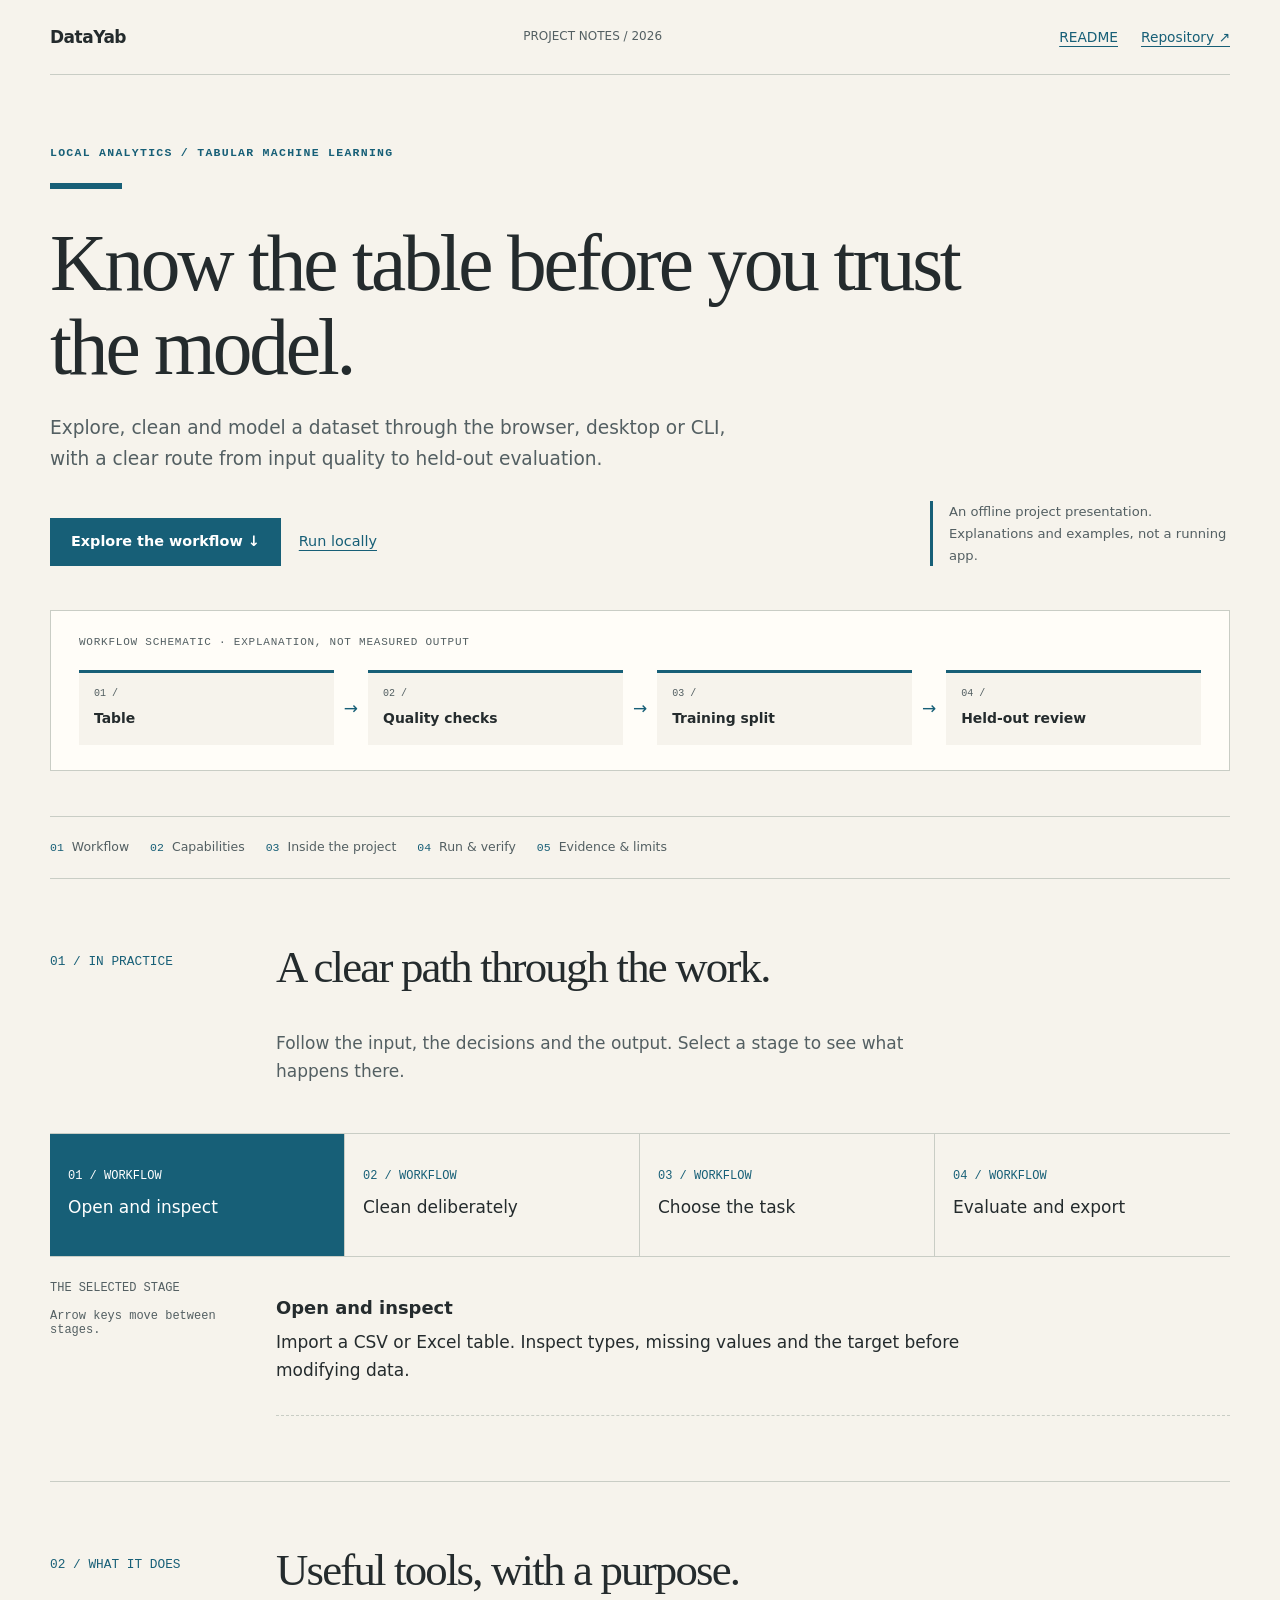
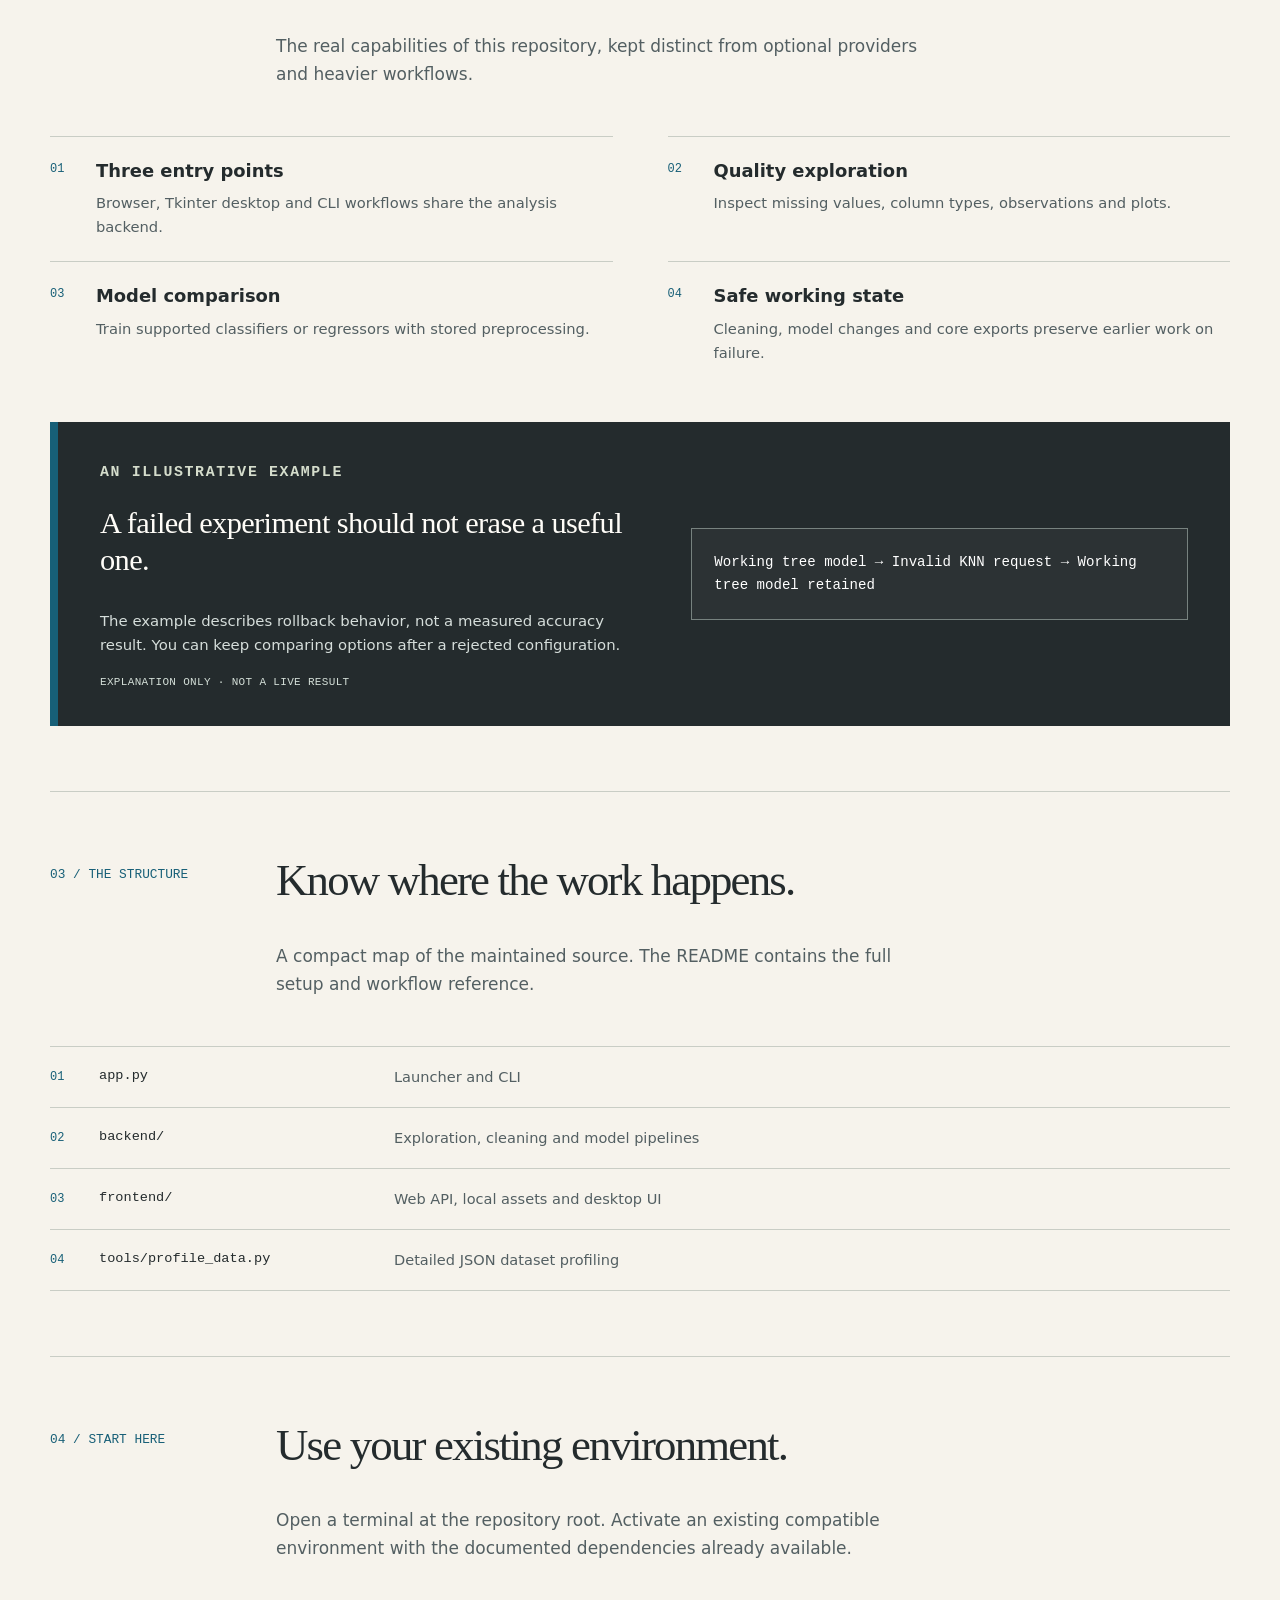
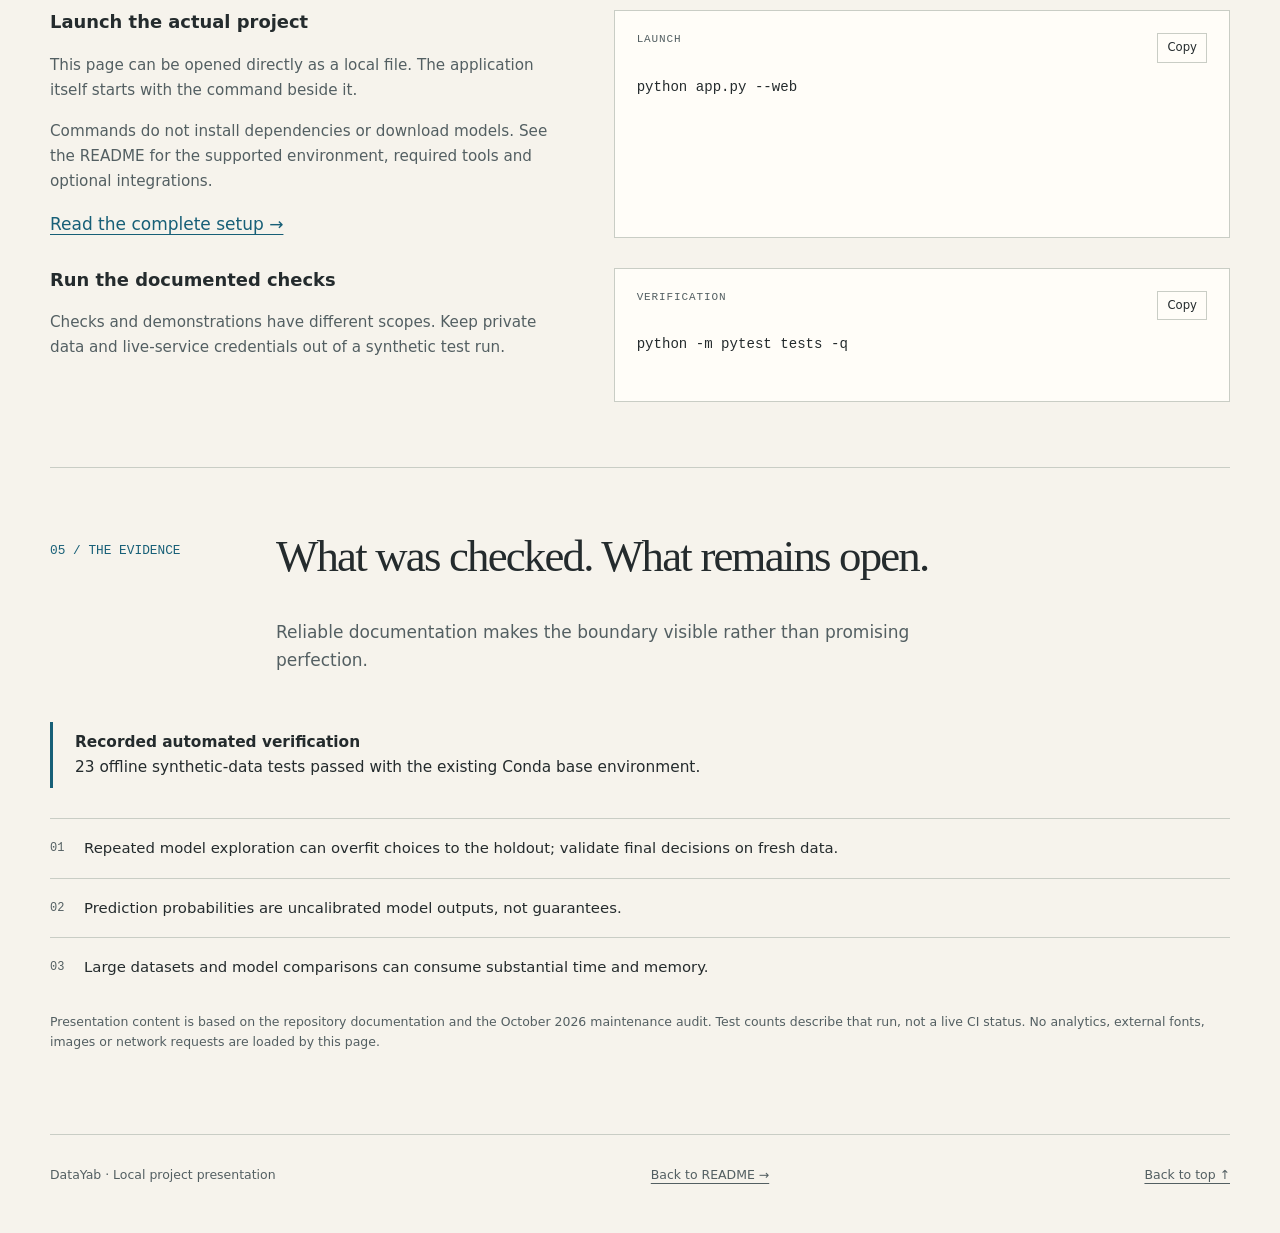
==== docs/overview.html @ c38bc64c "Document project workflows and verified capabilities Add an offline project presentation linked from" ====
<!doctype html>
<html lang="en"><head><meta charset="utf-8"><meta name="viewport" content="width=device-width, initial-scale=1"><title>DataYab — Project presentation</title><meta name="description" content="Explore, clean and model a dataset through the browser, desktop or CLI, with a clear route from input quality to held-out evaluation."><meta name="color-scheme" content="light"><style>
:root{--paper:#f6f3ec;--surface:#fffdf8;--ink:#242b2d;--muted:#535f62;--line:#c9cdc5;--accent:#236b64;--soft:#e8ece5;color-scheme:light}
*{box-sizing:border-box}html{scroll-behavior:smooth;scroll-padding-top:1rem}body{margin:0;background:var(--paper);color:var(--ink);font:17px/1.65 system-ui,-apple-system,"Segoe UI",sans-serif}a{color:var(--accent);text-underline-offset:4px}button{font:inherit;cursor:pointer}a,button{touch-action:manipulation}a:focus-visible,button:focus-visible,summary:focus-visible{outline:3px solid var(--accent);outline-offset:5px}h1,h2,h3,p{margin-top:0}h1,h2{font-family:Georgia,"Times New Roman",serif;font-weight:500;line-height:1.06;letter-spacing:-.04em}h1{font-size:clamp(3rem,6.2vw,6.3rem);max-width:900px;margin-bottom:1.5rem}h2{font-size:clamp(2rem,3.5vw,3.3rem);max-width:740px}h3{font-size:1.12rem;line-height:1.35}p{margin-bottom:1rem}code,pre,.eyebrow,.number,.chapter{font-family:Consolas,"Liberation Mono",monospace}pre{white-space:pre-wrap;overflow-wrap:anywhere;margin:0;font-size:.88rem;line-height:1.65}button,a{ -webkit-tap-highlight-color:transparent}.skip{position:absolute;left:1rem;top:-100px;background:var(--ink);color:#fff;padding:12px;z-index:5}.skip:focus{top:1rem}.wrap{width:min(1180px,calc(100% - 64px));margin:auto}.top{display:flex;justify-content:space-between;gap:20px;align-items:center;border-bottom:1px solid var(--line);padding:23px 0}.brand{font-weight:750;letter-spacing:-.03em;text-decoration:none;color:var(--ink)}.toplinks{display:flex;gap:23px;font-size:.86rem}.edition{font-size:.75rem;color:var(--muted)}.hero{padding:68px 0 45px;border-bottom:1px solid var(--line)}.eyebrow{font-size:.72rem;letter-spacing:.11em;text-transform:uppercase;color:var(--accent);font-weight:700;margin-bottom:1.3rem}.lead{max-width:720px;font-size:1.16rem;color:var(--muted)}.herofoot{display:flex;align-items:center;gap:18px;flex-wrap:wrap;margin-top:27px}.primary{display:inline-block;padding:11px 20px;background:var(--accent);color:#fff;text-decoration:none;font-weight:650;font-size:.9rem;border:1px solid var(--accent)}.secondary{font-size:.9rem}.heroaside{border-left:3px solid var(--accent);padding-left:16px;font-size:.82rem;color:var(--muted);max-width:300px;margin-left:auto}.toc{display:flex;gap:0;flex-wrap:wrap;padding:0;margin:0;border-bottom:1px solid var(--line);list-style:none}.toc a{display:block;padding:20px 21px 20px 0;text-decoration:none;color:var(--muted);font-size:.78rem}.toc a:hover{text-decoration:underline;color:var(--accent)}.chapter{margin-right:8px;color:var(--accent);font-size:.72rem}.section{padding:65px 0;border-bottom:1px solid var(--line);scroll-margin-top:25px}.sectionhead{display:grid;grid-template-columns:190px 1fr;gap:36px;margin-bottom:32px}.number{font-size:.8rem;color:var(--accent);padding-top:7px}.sectionhead p{color:var(--muted);max-width:650px}.workflow{display:grid;grid-template-columns:repeat(4,1fr);border-top:1px solid var(--line);border-bottom:1px solid var(--line)}.flowbutton{background:none;text-align:left;border:0;border-right:1px solid var(--line);padding:23px 18px;color:var(--ink);min-height:122px}.flowbutton:last-child{border-right:0}.flowbutton small{display:block;font:12px Consolas,monospace;color:var(--accent);margin-bottom:10px}.flowbutton:hover{background:var(--soft)}.flowbutton[aria-pressed=true]{background:var(--accent);color:white}.flowbutton[aria-pressed=true] small{color:white}.flowdetail{margin-top:24px;display:grid;grid-template-columns:190px 1fr;gap:36px}.flowlabel{font:12px Consolas,monospace;color:var(--muted)}.flowdetail p{max-width:760px}.flowarticle{padding:15px 0;border-bottom:1px dashed var(--line)}.flowarticle h3{margin-bottom:8px}.js .flowarticle[hidden]{display:none}.withoutjs{display:none}noscript .withoutjs{display:block}.featurelist{display:grid;grid-template-columns:1fr 1fr;gap:0 55px}.feature{padding:22px 0;border-top:1px solid var(--line);display:grid;grid-template-columns:34px 1fr;gap:12px}.feature .marker{font:12px Consolas,monospace;color:var(--accent);padding-top:3px}.feature p{font-size:.92rem;color:var(--muted);margin-bottom:0}.feature h3{margin-bottom:8px}.exhibit{background:var(--ink);color:#fffdf8;padding:38px 42px;display:grid;grid-template-columns:1.1fr 1fr;gap:45px;position:relative}.exhibit .eyebrow{color:#d5ddcc}.exhibit h3{font-family:Georgia,serif;font-size:1.9rem;font-weight:400;line-height:1.2;letter-spacing:-.02em}.exhibit p{color:#d6dedb;font-size:.93rem}.exhibit pre{padding:22px;border:1px solid #77827f;background:#ffffff09;align-self:center;color:#fff;min-width:0}.examplelabel{font:11px Consolas,monospace;display:block;color:#d4dfd8;margin-top:18px;letter-spacing:.03em}.arch{border-top:1px solid var(--line)}.archrow{display:grid;grid-template-columns:34px 280px 1fr;gap:15px;padding:18px 0;border-bottom:1px solid var(--line)}.archrow .dot{color:var(--accent);font:12px Consolas,monospace;padding-top:5px}.archrow code{font-size:.85rem;overflow-wrap:anywhere}.archrow span:last-child{font-size:.91rem;color:var(--muted)}.setup{display:grid;grid-template-columns:1fr 1.2fr;gap:50px}.setup p{font-size:.95rem;color:var(--muted)}.command{background:var(--surface);border:1px solid var(--line);padding:22px;position:relative}.commandbar{display:flex;justify-content:space-between;gap:15px;margin-bottom:13px}.commandbar small{font:11px Consolas,monospace;letter-spacing:.08em;color:var(--muted);text-transform:uppercase}.copy{background:transparent;border:1px solid var(--line);font-size:.73rem;padding:4px 9px;color:var(--ink);display:none}.js .copy{display:block}.copy:hover{border-color:var(--accent)}.validation{border-left:3px solid var(--accent);padding:8px 0 8px 22px;max-width:850px;margin-bottom:30px}.validation p{margin:0;font-size:.96rem}.limits{list-style:none;padding:0;margin:0;counter-reset:limit}.limits li{counter-increment:limit;display:grid;grid-template-columns:34px 1fr;border-top:1px solid var(--line);padding:17px 0;font-size:.93rem}.limits li:before{content:counter(limit,decimal-leading-zero);font:12px Consolas,monospace;color:var(--muted);padding-top:5px}.footer{padding:30px 0 45px;display:flex;gap:20px;justify-content:space-between;color:var(--muted);font-size:.78rem}.footer a{color:var(--muted)}.note{font-size:.78rem;color:var(--muted);margin-top:15px}.live{display:block;min-height:1.2em;font-size:.75rem;color:var(--muted);margin-top:8px}.decor{height:6px;width:72px;background:var(--accent);margin-bottom:32px}.layout-course .hero h1{max-width:870px}.layout-creative .hero{padding-bottom:58px}.layout-creative .exhibit{grid-template-columns:1fr 1.2fr}.layout-analytic .hero h1{max-width:1000px}.layout-analytic .exhibit{border-left:8px solid var(--accent)}
@media(max-width:760px){.wrap{width:calc(100% - 36px)}.top{align-items:flex-start;flex-wrap:wrap}.toplinks{gap:14px;font-size:.75rem}.edition{display:none}.hero{padding:43px 0 32px}h1{font-size:clamp(2.75rem,10vw,4rem)}.lead{font-size:1rem}.heroaside{margin-left:0;max-width:none;flex-basis:100%}.section{padding:42px 0}.sectionhead{grid-template-columns:1fr;gap:13px;margin-bottom:23px}.sectionhead h2{margin-bottom:12px}.workflow{grid-template-columns:1fr 1fr}.flowbutton{min-height:100px;border-bottom:1px solid var(--line)}.flowbutton:nth-child(2){border-right:0}.flowbutton:nth-child(n+3){border-bottom:0}.flowdetail{grid-template-columns:1fr;gap:10px}.featurelist{grid-template-columns:1fr}.exhibit,.layout-creative .exhibit{grid-template-columns:1fr;padding:27px 23px;gap:10px}.exhibit pre{margin-top:10px}.archrow{grid-template-columns:25px 1fr;gap:10px}.archrow span:last-child{grid-column:2}.setup{grid-template-columns:1fr;gap:20px}.footer{flex-direction:column;gap:8px}.toc a{padding:15px 18px 15px 0;font-size:.73rem}.flowbutton{font-size:.9rem}.command{padding:17px}body{font-size:16px}}
@media(prefers-reduced-motion:reduce){html{scroll-behavior:auto}*{animation:none!important;transition:none!important}}
@media print{body{background:white;color:#111;font-size:10pt}.wrap{width:100%}.toplinks,.toc,.herofoot .primary,.copy,.flowbutton{display:none!important}.hero{padding:20px 0}h1{font-size:38pt}h2{font-size:24pt}.section{padding:22px 0;break-inside:avoid}.flowarticle[hidden]{display:block!important}.flowdetail{display:block}.flowlabel{display:none}.workflow{display:none}.exhibit{background:white;color:#111;border:1px solid #888}.exhibit p,.exhibit .eyebrow,.exhibit pre,.examplelabel{color:#222}.exhibit pre{border-color:#aaa}.featurelist{gap:20px}.footer{padding:15px 0}.sectionhead{grid-template-columns:100px 1fr;gap:20px}a{color:#111}.live{display:none}}

.schematic{margin:28px 0 0;background:var(--surface);border:1px solid var(--line);padding:25px 28px}.schematic figcaption{font:11px Consolas,monospace;letter-spacing:.07em;text-transform:uppercase;color:var(--muted);margin-bottom:22px}.schematic svg{display:block;width:100%;height:auto;max-height:160px;color:var(--accent)}.diagramline{display:flex;align-items:stretch;gap:10px;flex-wrap:wrap}.diagramnode{flex:1;min-width:130px;border-top:3px solid var(--accent);background:var(--paper);padding:15px;font-size:.87rem;font-weight:650}.diagramnode small{display:block;font:10px Consolas,monospace;color:var(--muted);margin-bottom:8px}.diagramarrow{align-self:center;color:var(--accent)}.pixelmatrix{display:grid;grid-template-columns:repeat(8,1fr);gap:4px;width:170px;aspect-ratio:1}.pixelmatrix i{background:var(--accent)}.compressionvisual{display:flex;align-items:center;gap:30px;flex-wrap:wrap}.compressionvisual p{max-width:360px;margin:0;font:13px/1.7 Consolas,monospace;color:var(--muted)}.branchdiagram{display:grid;grid-template-columns:1fr 1fr;gap:13px}.branchroot{grid-column:1/-1;text-align:center;border-bottom:1px solid var(--line);padding-bottom:15px}.branchpath{border-left:3px solid var(--accent);padding:10px 15px;background:var(--paper);font-size:.87rem}.branchpath strong{display:block}.documentdiagram{display:flex;gap:15px;align-items:center;flex-wrap:wrap}.documentpaper{padding:15px 20px;border:1px solid var(--line);flex:1;min-width:150px}.documentpaper b{display:block;font-size:.83rem;margin-bottom:10px}.documentpaper .rule{display:block;height:4px;background:var(--line);margin:7px 0;max-width:85%}.documentpaper .term{display:inline-block;color:var(--accent);font:12px Consolas,monospace;background:var(--soft);padding:4px;margin:2px}.ledgerdiagram{width:100%;border-collapse:collapse;font-size:.85rem}.ledgerdiagram td,.ledgerdiagram th{text-align:left;padding:11px;border-bottom:1px solid var(--line)}.ledgerdiagram th{font:10px Consolas,monospace;text-transform:uppercase;color:var(--muted)}@media(max-width:760px){.schematic{padding:20px}.diagramarrow{display:none}.diagramnode{min-width:120px}.ledgerdiagram td,.ledgerdiagram th{padding:9px 5px}.pixelmatrix{width:130px}}@media print{.schematic{break-inside:avoid}}
</style></head>
<body class="layout-analytic" style="--accent:#175f77"><a class="skip" href="#main">Skip to project presentation</a><div class="wrap">
<header class="top"><a class="brand" href="#main">DataYab</a><span class="edition">PROJECT NOTES / 2026</span><nav class="toplinks" aria-label="Project resources"><a href="../README.md">README</a><a href="https://github.com/mkamalpour/DataYab">Repository ↗</a></nav></header>
<main id="main"><section class="hero" aria-labelledby="title"><p class="eyebrow">Local analytics / tabular machine learning</p><div class="decor" aria-hidden="true"></div><h1 id="title">Know the table before you trust the model.</h1><p class="lead">Explore, clean and model a dataset through the browser, desktop or CLI, with a clear route from input quality to held-out evaluation.</p><div class="herofoot"><a class="primary" href="#workflow">Explore the workflow ↓</a><a class="secondary" href="#run">Run locally</a><p class="heroaside">An offline project presentation.<br>Explanations and examples, not a running app.</p></div><figure class="schematic"><figcaption>Workflow schematic · explanation, not measured output</figcaption><div class="diagramline"><div class="diagramnode"><small>01 /</small>Table</div><span class="diagramarrow" aria-hidden="true">→</span><div class="diagramnode"><small>02 /</small>Quality checks</div><span class="diagramarrow" aria-hidden="true">→</span><div class="diagramnode"><small>03 /</small>Training split</div><span class="diagramarrow" aria-hidden="true">→</span><div class="diagramnode"><small>04 /</small>Held-out review</div></div></figure></section>
<nav aria-label="Presentation chapters"><ol class="toc"><li><a href="#workflow"><span class="chapter">01</span>Workflow</a></li><li><a href="#capabilities"><span class="chapter">02</span>Capabilities</a></li><li><a href="#inside"><span class="chapter">03</span>Inside the project</a></li><li><a href="#run"><span class="chapter">04</span>Run & verify</a></li><li><a href="#boundaries"><span class="chapter">05</span>Evidence & limits</a></li></ol></nav>
<section class="section" id="workflow" aria-labelledby="workflow-title"><div class="sectionhead"><span class="number">01 / IN PRACTICE</span><div><h2 id="workflow-title">A clear path through the work.</h2><p>Follow the input, the decisions and the output. Select a stage to see what happens there.</p></div></div><div class="workflow" role="group" aria-label="Workflow stages"><button type="button" class="flowbutton" aria-pressed="false" aria-controls="step-0" id="control-0"><small>01 / WORKFLOW</small>Open and inspect</button><button type="button" class="flowbutton" aria-pressed="false" aria-controls="step-1" id="control-1"><small>02 / WORKFLOW</small>Clean deliberately</button><button type="button" class="flowbutton" aria-pressed="false" aria-controls="step-2" id="control-2"><small>03 / WORKFLOW</small>Choose the task</button><button type="button" class="flowbutton" aria-pressed="false" aria-controls="step-3" id="control-3"><small>04 / WORKFLOW</small>Evaluate and export</button></div><div class="flowdetail"><span class="flowlabel">THE SELECTED STAGE<br><br>Arrow keys move between stages.</span><div><article class="flowarticle" id="step-0" aria-labelledby="control-0"><h3>Open and inspect</h3><p>Import a CSV or Excel table. Inspect types, missing values and the target before modifying data.</p></article><article class="flowarticle" id="step-1" aria-labelledby="control-1"><h3>Clean deliberately</h3><p>Apply supported cleaning operations and keep an untouched source copy. A failed edit restores the previous dataset and cleaning metadata.</p></article><article class="flowarticle" id="step-2" aria-labelledby="control-2"><h3>Choose the task</h3><p>Set the target and classification or regression task. Preprocessing is fitted on training data; comparisons and holdout results have distinct roles.</p></article><article class="flowarticle" id="step-3" aria-labelledby="control-3"><h3>Evaluate and export</h3><p>Review scores, inspect predictions and export separately. Failed model selection preserves the previous working model and predictions.</p></article></div></div></section>
<section class="section" id="capabilities" aria-labelledby="cap-title"><div class="sectionhead"><span class="number">02 / WHAT IT DOES</span><div><h2 id="cap-title">Useful tools, with a purpose.</h2><p>The real capabilities of this repository, kept distinct from optional providers and heavier workflows.</p></div></div><div class="featurelist"><article class="feature"><span class="marker">01</span><div><h3>Three entry points</h3><p>Browser, Tkinter desktop and CLI workflows share the analysis backend.</p></div></article><article class="feature"><span class="marker">02</span><div><h3>Quality exploration</h3><p>Inspect missing values, column types, observations and plots.</p></div></article><article class="feature"><span class="marker">03</span><div><h3>Model comparison</h3><p>Train supported classifiers or regressors with stored preprocessing.</p></div></article><article class="feature"><span class="marker">04</span><div><h3>Safe working state</h3><p>Cleaning, model changes and core exports preserve earlier work on failure.</p></div></article></div><figure class="exhibit" style="margin:35px 0 0"><figcaption><p class="eyebrow">AN ILLUSTRATIVE EXAMPLE</p><h3>A failed experiment should not erase a useful one.</h3><p>The example describes rollback behavior, not a measured accuracy result. You can keep comparing options after a rejected configuration.</p><span class="examplelabel">EXPLANATION ONLY · NOT A LIVE RESULT</span></figcaption><pre><code>Working tree model → Invalid KNN request → Working tree model retained</code></pre></figure></section>
<section class="section" id="inside" aria-labelledby="inside-title"><div class="sectionhead"><span class="number">03 / THE STRUCTURE</span><div><h2 id="inside-title">Know where the work happens.</h2><p>A compact map of the maintained source. The README contains the full setup and workflow reference.</p></div></div><div class="arch"><div class="archrow"><span class="dot">01</span><code>app.py</code><span>Launcher and CLI</span></div><div class="archrow"><span class="dot">02</span><code>backend/</code><span>Exploration, cleaning and model pipelines</span></div><div class="archrow"><span class="dot">03</span><code>frontend/</code><span>Web API, local assets and desktop UI</span></div><div class="archrow"><span class="dot">04</span><code>tools/profile_data.py</code><span>Detailed JSON dataset profiling</span></div></div></section>
<section class="section" id="run" aria-labelledby="run-title"><div class="sectionhead"><span class="number">04 / START HERE</span><div><h2 id="run-title">Use your existing environment.</h2><p>Open a terminal at the repository root. Activate an existing compatible environment with the documented dependencies already available.</p></div></div><div class="setup"><div><h3>Launch the actual project</h3><p>This page can be opened directly as a local file. The application itself starts with the command beside it.</p><p>Commands do not install dependencies or download models. See the README for the supported environment, required tools and optional integrations.</p><a href="../README.md">Read the complete setup →</a></div><div class="command"><div class="commandbar"><small>Launch</small><button class="copy" type="button" aria-label="Copy Launch command">Copy</button></div><pre><code>python app.py --web</code></pre><span class="live" role="status" aria-live="polite"></span></div></div><div class="setup" style="margin-top:30px"><div><h3>Run the documented checks</h3><p>Checks and demonstrations have different scopes. Keep private data and live-service credentials out of a synthetic test run.</p></div><div class="command"><div class="commandbar"><small>Verification</small><button class="copy" type="button" aria-label="Copy Verification command">Copy</button></div><pre><code>python -m pytest tests -q</code></pre><span class="live" role="status" aria-live="polite"></span></div></div></section>
<section class="section" id="boundaries" aria-labelledby="bounds-title"><div class="sectionhead"><span class="number">05 / THE EVIDENCE</span><div><h2 id="bounds-title">What was checked. What remains open.</h2><p>Reliable documentation makes the boundary visible rather than promising perfection.</p></div></div><div class="validation"><p><strong>Recorded automated verification</strong><br>23 offline synthetic-data tests passed with the existing Conda base environment.</p></div><ul class="limits"><li><span>Repeated model exploration can overfit choices to the holdout; validate final decisions on fresh data.</span></li><li><span>Prediction probabilities are uncalibrated model outputs, not guarantees.</span></li><li><span>Large datasets and model comparisons can consume substantial time and memory.</span></li></ul><p class="note">Presentation content is based on the repository documentation and the October 2026 maintenance audit. Test counts describe that run, not a live CI status. No analytics, external fonts, images or network requests are loaded by this page.</p></section></main>
<footer class="footer"><span>DataYab · Local project presentation</span><a href="../README.md">Back to README →</a><a href="#main">Back to top ↑</a></footer></div><script>
(()=>{'use strict';document.documentElement.classList.add('js');
const controls=[...document.querySelectorAll('.flowbutton')], articles=[...document.querySelectorAll('.flowarticle')];
function select(i, focus=false){controls.forEach((b,n)=>b.setAttribute('aria-pressed',String(n===i)));articles.forEach((a,n)=>a.hidden=n!==i);if(focus)controls[i].focus();}
controls.forEach((button,i)=>{button.addEventListener('click',()=>select(i));button.addEventListener('keydown',event=>{let next;if(event.key==='ArrowRight')next=(i+1)%controls.length;if(event.key==='ArrowLeft')next=(i+controls.length-1)%controls.length;if(event.key==='Home')next=0;if(event.key==='End')next=controls.length-1;if(next!==undefined){event.preventDefault();select(next,true);}});});select(0);
document.querySelectorAll('.copy').forEach(button=>button.addEventListener('click',async()=>{const region=button.closest('.command'),status=region.querySelector('.live'),text=region.querySelector('pre').textContent;try{if(!navigator.clipboard)throw new Error('clipboard unavailable');await navigator.clipboard.writeText(text);status.textContent='Command copied.';}catch(_){const selection=window.getSelection(),range=document.createRange();range.selectNodeContents(region.querySelector('pre'));selection.removeAllRanges();selection.addRange(range);status.textContent='Command selected. Press Ctrl+C or use your browser’s Copy action.';}}));
})();
</script></body></html>
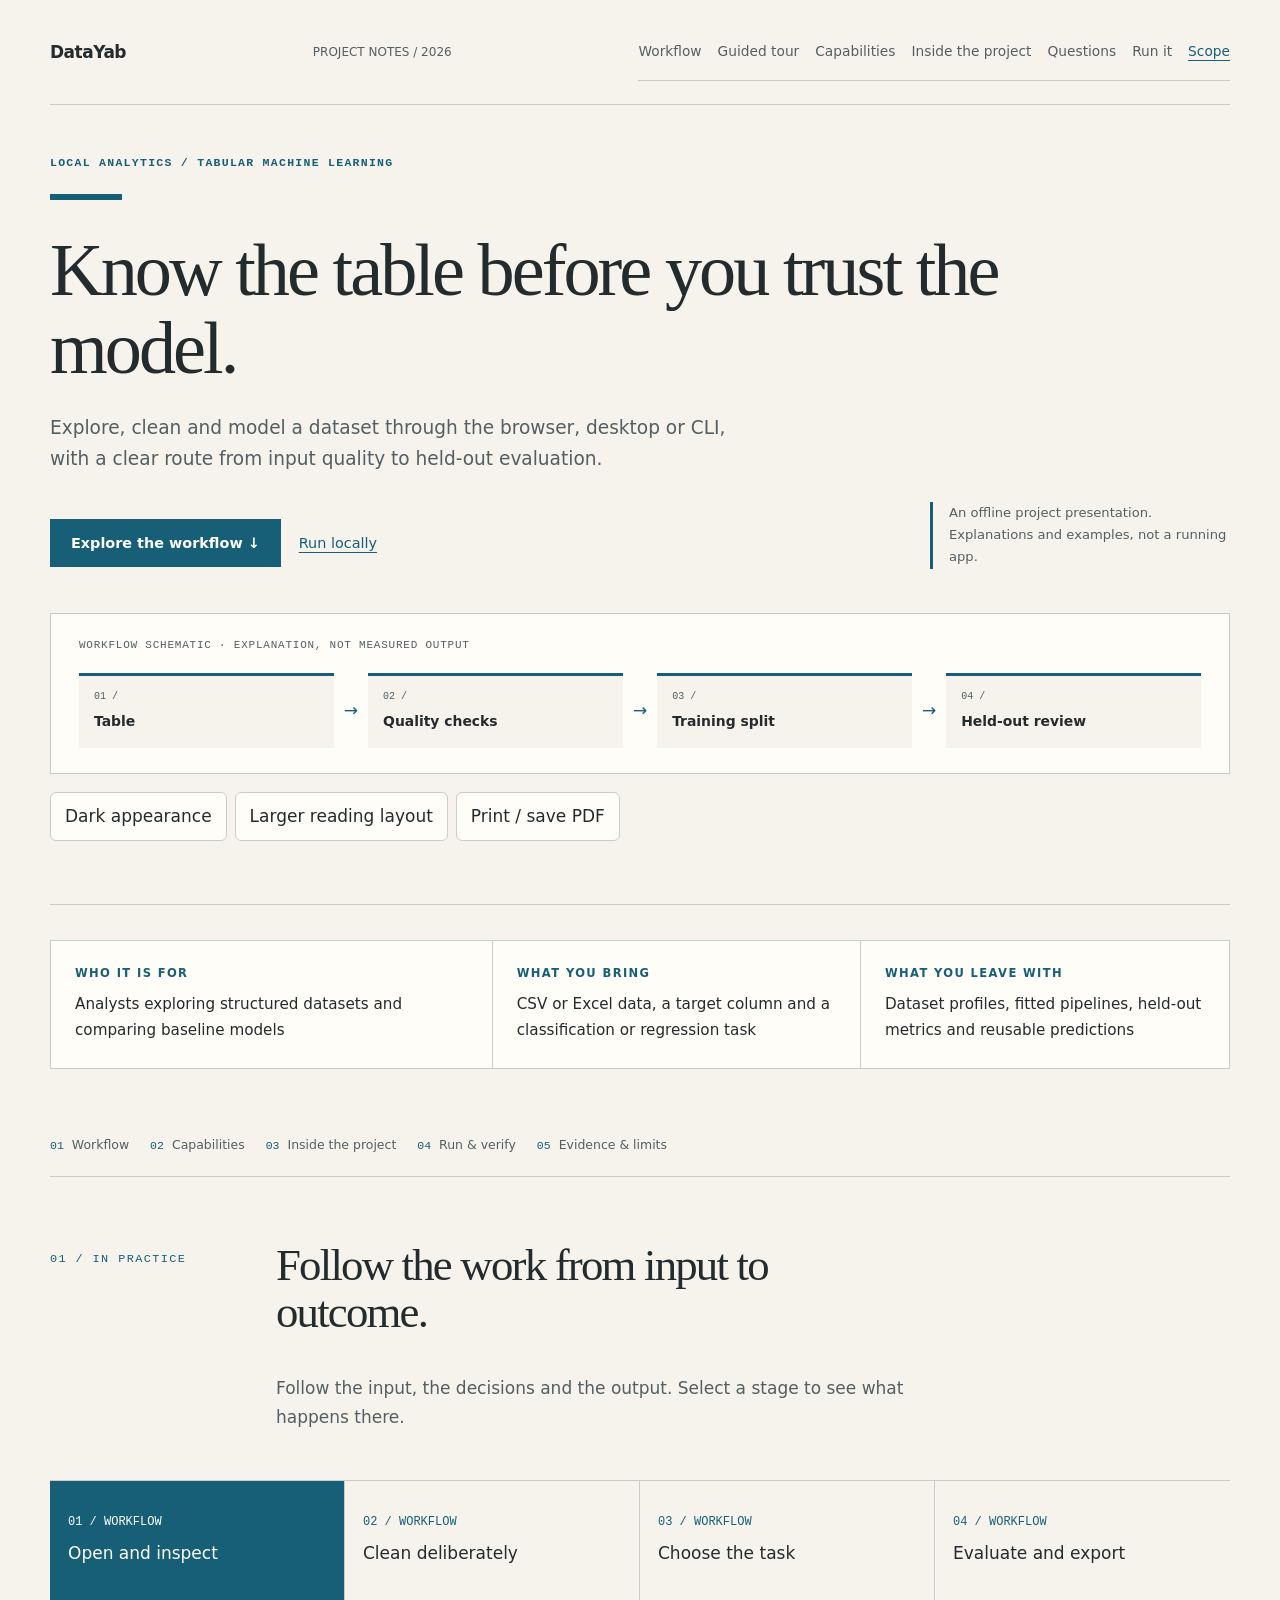
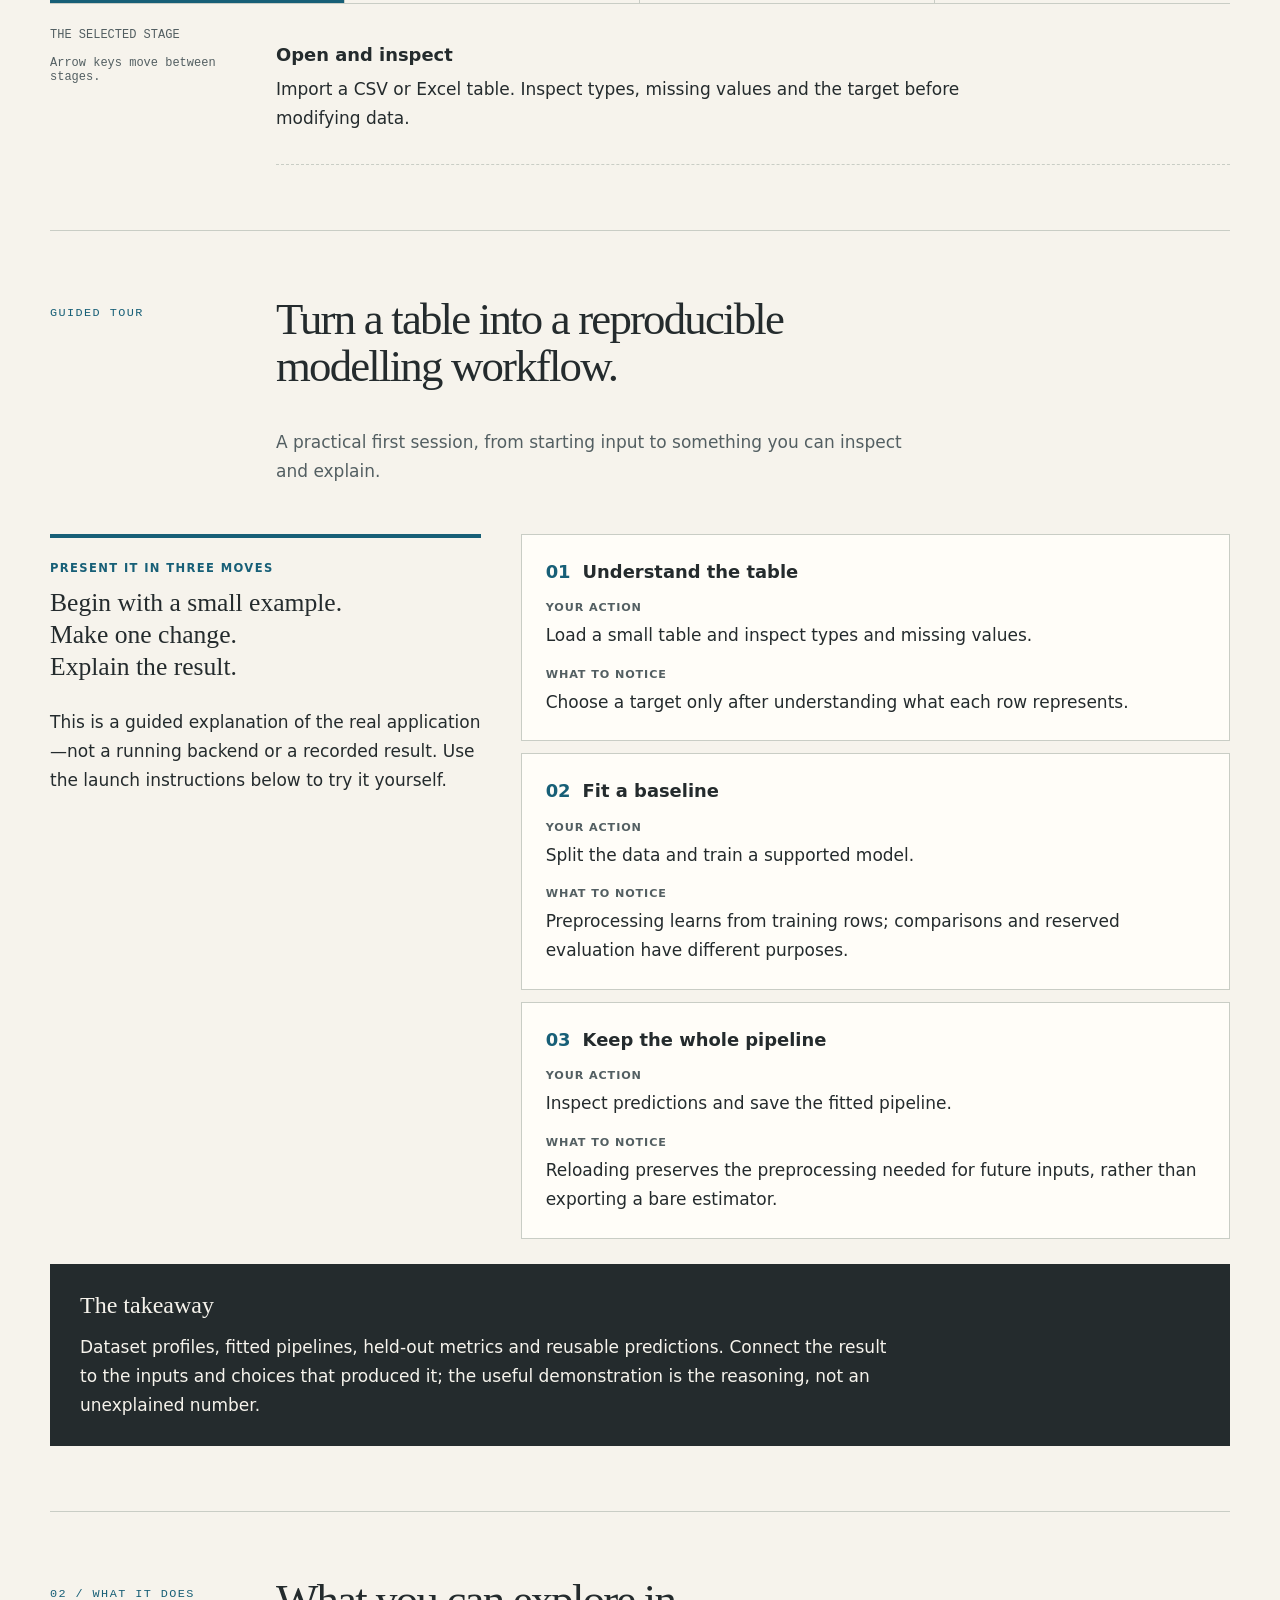
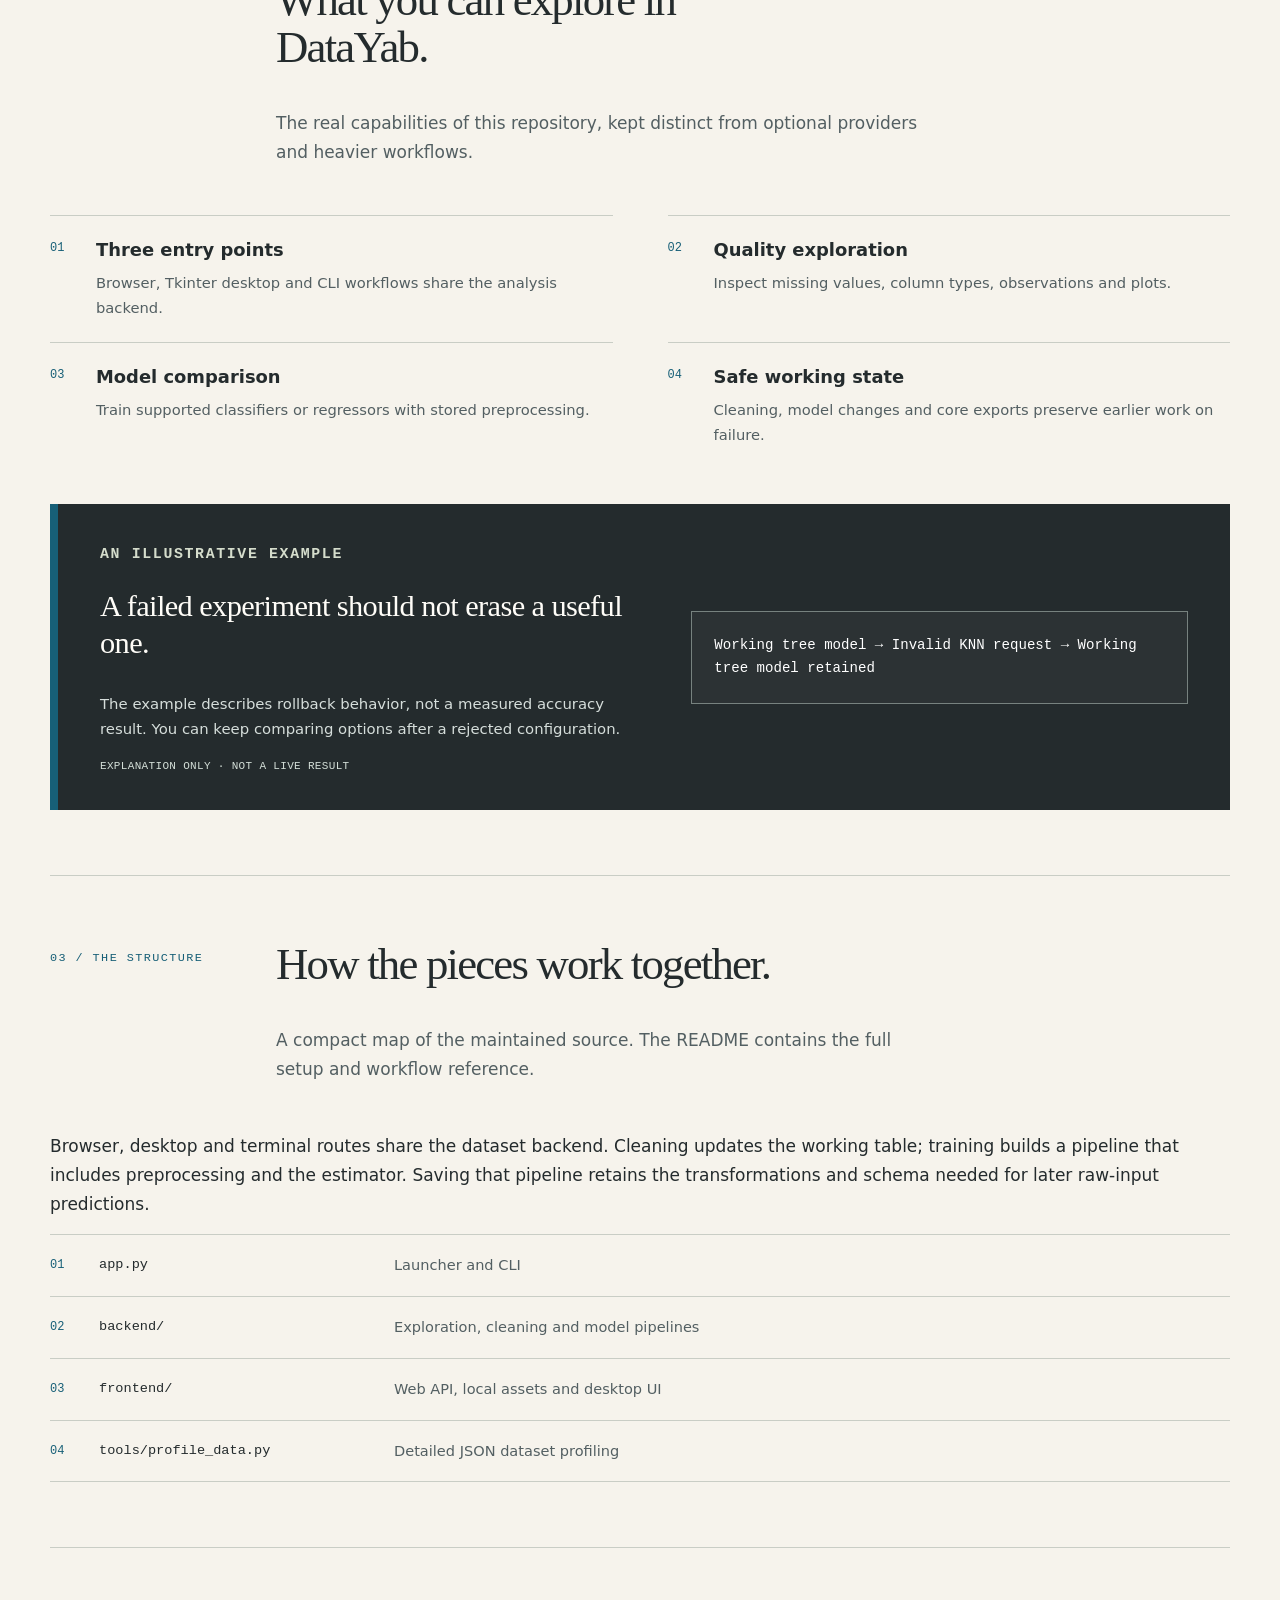
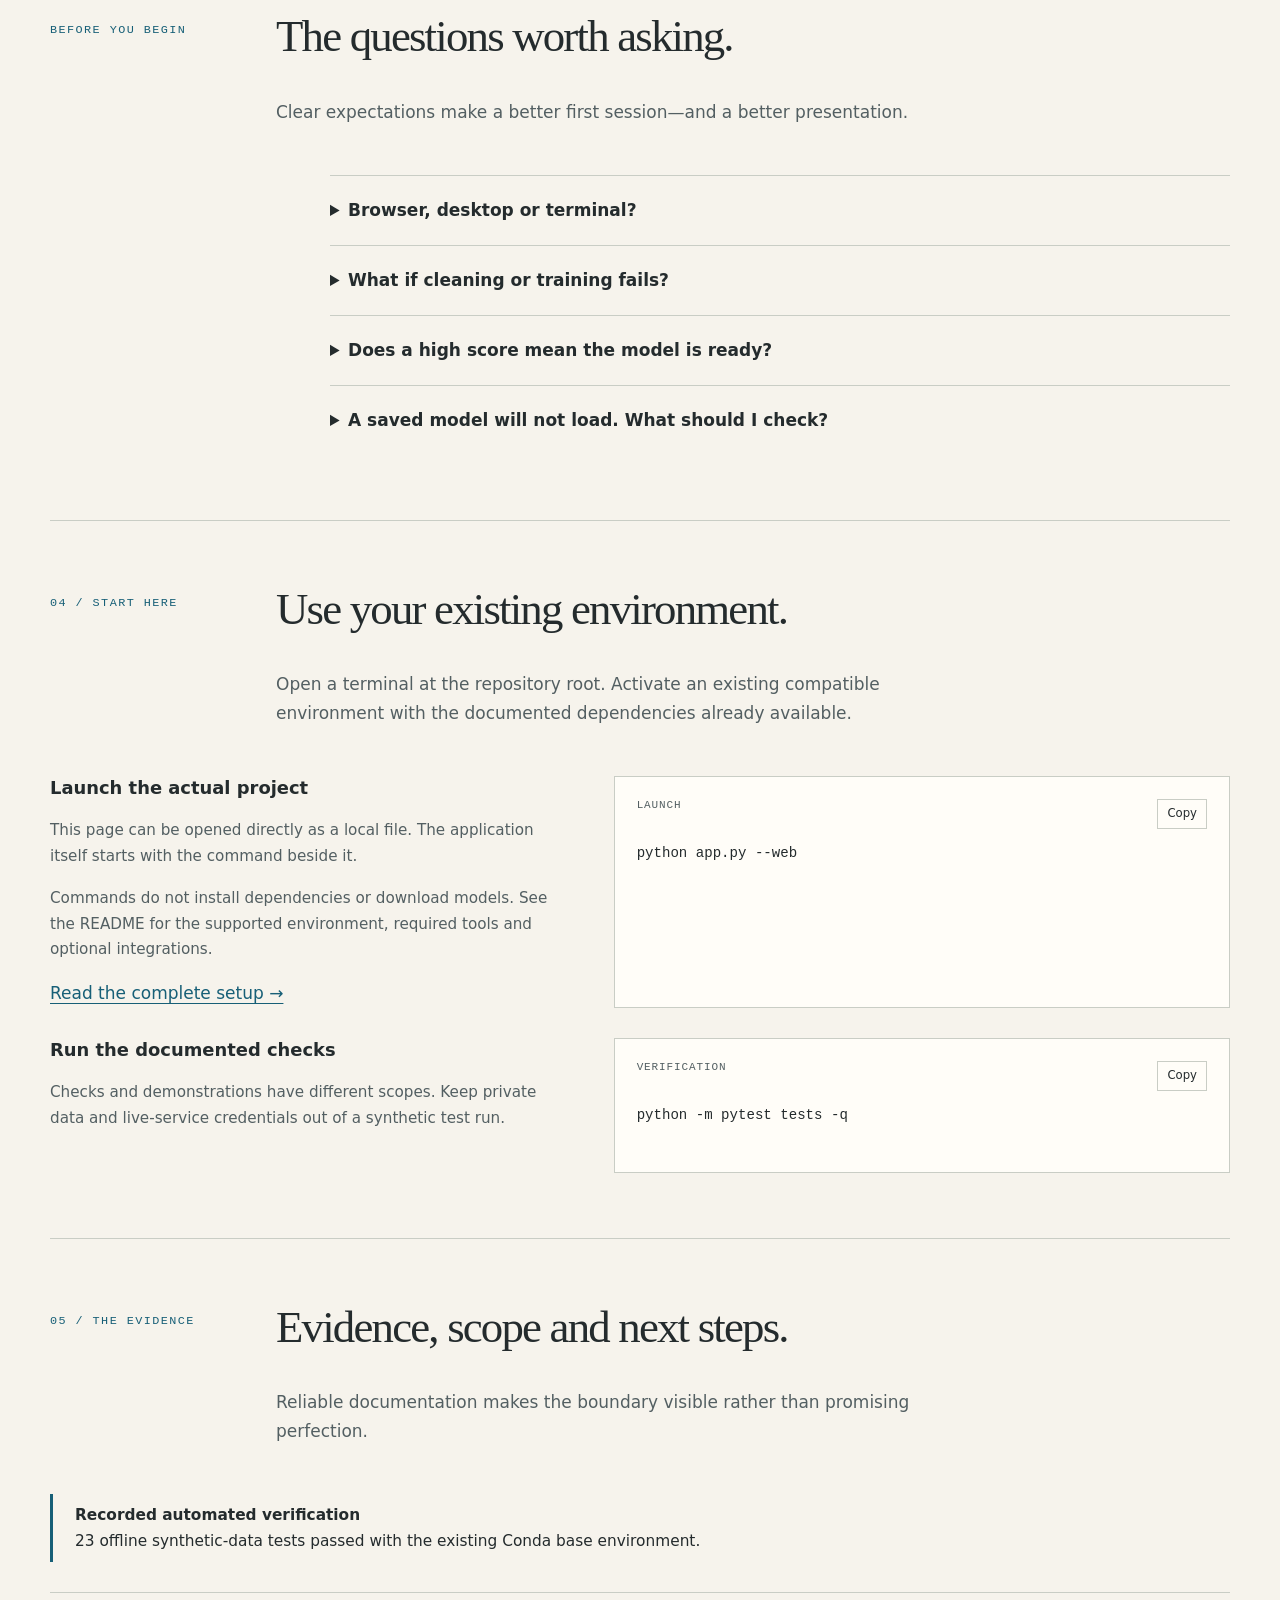
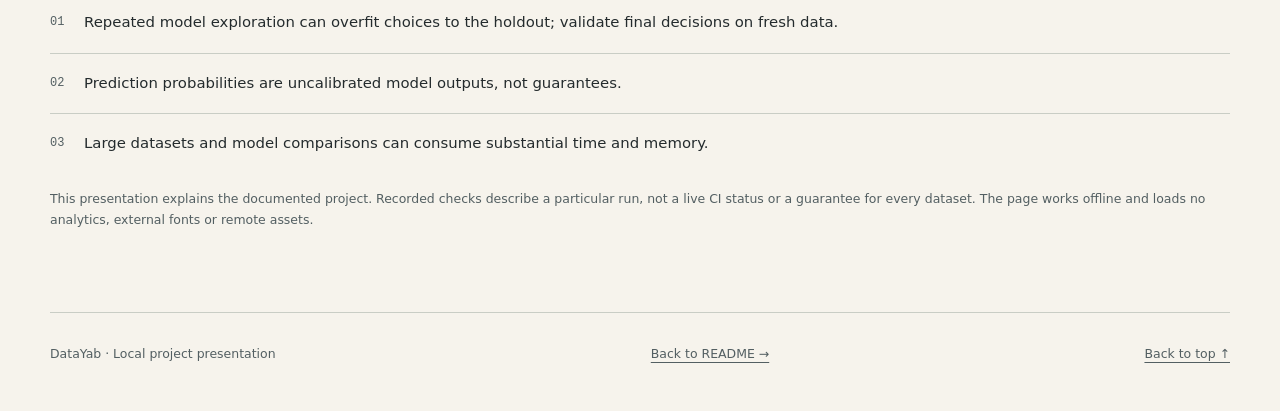
==== commit 9c6a2258: "Improve project presentation, navigation and usage guidance" ====
--- a/docs/overview.html
+++ b/docs/overview.html
@@ -1,5 +1,6 @@
-<!doctype html>
-<html lang="en"><head><meta charset="utf-8"><meta name="viewport" content="width=device-width, initial-scale=1"><title>DataYab — Project presentation</title><meta name="description" content="Explore, clean and model a dataset through the browser, desktop or CLI, with a clear route from input quality to held-out evaluation."><meta name="color-scheme" content="light"><style>
+<!DOCTYPE html>
+
+<html lang="en"><head><meta charset="utf-8"/><meta content="width=device-width, initial-scale=1" name="viewport"/><title>DataYab — Project presentation</title><meta content="Explore, clean and model a dataset through the browser, desktop or CLI, with a clear route from input quality to held-out evaluation." name="description"/><meta content="light" name="color-scheme"/><style>
 :root{--paper:#f6f3ec;--surface:#fffdf8;--ink:#242b2d;--muted:#535f62;--line:#c9cdc5;--accent:#236b64;--soft:#e8ece5;color-scheme:light}
 *{box-sizing:border-box}html{scroll-behavior:smooth;scroll-padding-top:1rem}body{margin:0;background:var(--paper);color:var(--ink);font:17px/1.65 system-ui,-apple-system,"Segoe UI",sans-serif}a{color:var(--accent);text-underline-offset:4px}button{font:inherit;cursor:pointer}a,button{touch-action:manipulation}a:focus-visible,button:focus-visible,summary:focus-visible{outline:3px solid var(--accent);outline-offset:5px}h1,h2,h3,p{margin-top:0}h1,h2{font-family:Georgia,"Times New Roman",serif;font-weight:500;line-height:1.06;letter-spacing:-.04em}h1{font-size:clamp(3rem,6.2vw,6.3rem);max-width:900px;margin-bottom:1.5rem}h2{font-size:clamp(2rem,3.5vw,3.3rem);max-width:740px}h3{font-size:1.12rem;line-height:1.35}p{margin-bottom:1rem}code,pre,.eyebrow,.number,.chapter{font-family:Consolas,"Liberation Mono",monospace}pre{white-space:pre-wrap;overflow-wrap:anywhere;margin:0;font-size:.88rem;line-height:1.65}button,a{ -webkit-tap-highlight-color:transparent}.skip{position:absolute;left:1rem;top:-100px;background:var(--ink);color:#fff;padding:12px;z-index:5}.skip:focus{top:1rem}.wrap{width:min(1180px,calc(100% - 64px));margin:auto}.top{display:flex;justify-content:space-between;gap:20px;align-items:center;border-bottom:1px solid var(--line);padding:23px 0}.brand{font-weight:750;letter-spacing:-.03em;text-decoration:none;color:var(--ink)}.toplinks{display:flex;gap:23px;font-size:.86rem}.edition{font-size:.75rem;color:var(--muted)}.hero{padding:68px 0 45px;border-bottom:1px solid var(--line)}.eyebrow{font-size:.72rem;letter-spacing:.11em;text-transform:uppercase;color:var(--accent);font-weight:700;margin-bottom:1.3rem}.lead{max-width:720px;font-size:1.16rem;color:var(--muted)}.herofoot{display:flex;align-items:center;gap:18px;flex-wrap:wrap;margin-top:27px}.primary{display:inline-block;padding:11px 20px;background:var(--accent);color:#fff;text-decoration:none;font-weight:650;font-size:.9rem;border:1px solid var(--accent)}.secondary{font-size:.9rem}.heroaside{border-left:3px solid var(--accent);padding-left:16px;font-size:.82rem;color:var(--muted);max-width:300px;margin-left:auto}.toc{display:flex;gap:0;flex-wrap:wrap;padding:0;margin:0;border-bottom:1px solid var(--line);list-style:none}.toc a{display:block;padding:20px 21px 20px 0;text-decoration:none;color:var(--muted);font-size:.78rem}.toc a:hover{text-decoration:underline;color:var(--accent)}.chapter{margin-right:8px;color:var(--accent);font-size:.72rem}.section{padding:65px 0;border-bottom:1px solid var(--line);scroll-margin-top:25px}.sectionhead{display:grid;grid-template-columns:190px 1fr;gap:36px;margin-bottom:32px}.number{font-size:.8rem;color:var(--accent);padding-top:7px}.sectionhead p{color:var(--muted);max-width:650px}.workflow{display:grid;grid-template-columns:repeat(4,1fr);border-top:1px solid var(--line);border-bottom:1px solid var(--line)}.flowbutton{background:none;text-align:left;border:0;border-right:1px solid var(--line);padding:23px 18px;color:var(--ink);min-height:122px}.flowbutton:last-child{border-right:0}.flowbutton small{display:block;font:12px Consolas,monospace;color:var(--accent);margin-bottom:10px}.flowbutton:hover{background:var(--soft)}.flowbutton[aria-pressed=true]{background:var(--accent);color:white}.flowbutton[aria-pressed=true] small{color:white}.flowdetail{margin-top:24px;display:grid;grid-template-columns:190px 1fr;gap:36px}.flowlabel{font:12px Consolas,monospace;color:var(--muted)}.flowdetail p{max-width:760px}.flowarticle{padding:15px 0;border-bottom:1px dashed var(--line)}.flowarticle h3{margin-bottom:8px}.js .flowarticle[hidden]{display:none}.withoutjs{display:none}noscript .withoutjs{display:block}.featurelist{display:grid;grid-template-columns:1fr 1fr;gap:0 55px}.feature{padding:22px 0;border-top:1px solid var(--line);display:grid;grid-template-columns:34px 1fr;gap:12px}.feature .marker{font:12px Consolas,monospace;color:var(--accent);padding-top:3px}.feature p{font-size:.92rem;color:var(--muted);margin-bottom:0}.feature h3{margin-bottom:8px}.exhibit{background:var(--ink);color:#fffdf8;padding:38px 42px;display:grid;grid-template-columns:1.1fr 1fr;gap:45px;position:relative}.exhibit .eyebrow{color:#d5ddcc}.exhibit h3{font-family:Georgia,serif;font-size:1.9rem;font-weight:400;line-height:1.2;letter-spacing:-.02em}.exhibit p{color:#d6dedb;font-size:.93rem}.exhibit pre{padding:22px;border:1px solid #77827f;background:#ffffff09;align-self:center;color:#fff;min-width:0}.examplelabel{font:11px Consolas,monospace;display:block;color:#d4dfd8;margin-top:18px;letter-spacing:.03em}.arch{border-top:1px solid var(--line)}.archrow{display:grid;grid-template-columns:34px 280px 1fr;gap:15px;padding:18px 0;border-bottom:1px solid var(--line)}.archrow .dot{color:var(--accent);font:12px Consolas,monospace;padding-top:5px}.archrow code{font-size:.85rem;overflow-wrap:anywhere}.archrow span:last-child{font-size:.91rem;color:var(--muted)}.setup{display:grid;grid-template-columns:1fr 1.2fr;gap:50px}.setup p{font-size:.95rem;color:var(--muted)}.command{background:var(--surface);border:1px solid var(--line);padding:22px;position:relative}.commandbar{display:flex;justify-content:space-between;gap:15px;margin-bottom:13px}.commandbar small{font:11px Consolas,monospace;letter-spacing:.08em;color:var(--muted);text-transform:uppercase}.copy{background:transparent;border:1px solid var(--line);font-size:.73rem;padding:4px 9px;color:var(--ink);display:none}.js .copy{display:block}.copy:hover{border-color:var(--accent)}.validation{border-left:3px solid var(--accent);padding:8px 0 8px 22px;max-width:850px;margin-bottom:30px}.validation p{margin:0;font-size:.96rem}.limits{list-style:none;padding:0;margin:0;counter-reset:limit}.limits li{counter-increment:limit;display:grid;grid-template-columns:34px 1fr;border-top:1px solid var(--line);padding:17px 0;font-size:.93rem}.limits li:before{content:counter(limit,decimal-leading-zero);font:12px Consolas,monospace;color:var(--muted);padding-top:5px}.footer{padding:30px 0 45px;display:flex;gap:20px;justify-content:space-between;color:var(--muted);font-size:.78rem}.footer a{color:var(--muted)}.note{font-size:.78rem;color:var(--muted);margin-top:15px}.live{display:block;min-height:1.2em;font-size:.75rem;color:var(--muted);margin-top:8px}.decor{height:6px;width:72px;background:var(--accent);margin-bottom:32px}.layout-course .hero h1{max-width:870px}.layout-creative .hero{padding-bottom:58px}.layout-creative .exhibit{grid-template-columns:1fr 1.2fr}.layout-analytic .hero h1{max-width:1000px}.layout-analytic .exhibit{border-left:8px solid var(--accent)}
 @media(max-width:760px){.wrap{width:calc(100% - 36px)}.top{align-items:flex-start;flex-wrap:wrap}.toplinks{gap:14px;font-size:.75rem}.edition{display:none}.hero{padding:43px 0 32px}h1{font-size:clamp(2.75rem,10vw,4rem)}.lead{font-size:1rem}.heroaside{margin-left:0;max-width:none;flex-basis:100%}.section{padding:42px 0}.sectionhead{grid-template-columns:1fr;gap:13px;margin-bottom:23px}.sectionhead h2{margin-bottom:12px}.workflow{grid-template-columns:1fr 1fr}.flowbutton{min-height:100px;border-bottom:1px solid var(--line)}.flowbutton:nth-child(2){border-right:0}.flowbutton:nth-child(n+3){border-bottom:0}.flowdetail{grid-template-columns:1fr;gap:10px}.featurelist{grid-template-columns:1fr}.exhibit,.layout-creative .exhibit{grid-template-columns:1fr;padding:27px 23px;gap:10px}.exhibit pre{margin-top:10px}.archrow{grid-template-columns:25px 1fr;gap:10px}.archrow span:last-child{grid-column:2}.setup{grid-template-columns:1fr;gap:20px}.footer{flex-direction:column;gap:8px}.toc a{padding:15px 18px 15px 0;font-size:.73rem}.flowbutton{font-size:.9rem}.command{padding:17px}body{font-size:16px}}
@@ -7,16 +8,36 @@
 @media print{body{background:white;color:#111;font-size:10pt}.wrap{width:100%}.toplinks,.toc,.herofoot .primary,.copy,.flowbutton{display:none!important}.hero{padding:20px 0}h1{font-size:38pt}h2{font-size:24pt}.section{padding:22px 0;break-inside:avoid}.flowarticle[hidden]{display:block!important}.flowdetail{display:block}.flowlabel{display:none}.workflow{display:none}.exhibit{background:white;color:#111;border:1px solid #888}.exhibit p,.exhibit .eyebrow,.exhibit pre,.examplelabel{color:#222}.exhibit pre{border-color:#aaa}.featurelist{gap:20px}.footer{padding:15px 0}.sectionhead{grid-template-columns:100px 1fr;gap:20px}a{color:#111}.live{display:none}}
 
 .schematic{margin:28px 0 0;background:var(--surface);border:1px solid var(--line);padding:25px 28px}.schematic figcaption{font:11px Consolas,monospace;letter-spacing:.07em;text-transform:uppercase;color:var(--muted);margin-bottom:22px}.schematic svg{display:block;width:100%;height:auto;max-height:160px;color:var(--accent)}.diagramline{display:flex;align-items:stretch;gap:10px;flex-wrap:wrap}.diagramnode{flex:1;min-width:130px;border-top:3px solid var(--accent);background:var(--paper);padding:15px;font-size:.87rem;font-weight:650}.diagramnode small{display:block;font:10px Consolas,monospace;color:var(--muted);margin-bottom:8px}.diagramarrow{align-self:center;color:var(--accent)}.pixelmatrix{display:grid;grid-template-columns:repeat(8,1fr);gap:4px;width:170px;aspect-ratio:1}.pixelmatrix i{background:var(--accent)}.compressionvisual{display:flex;align-items:center;gap:30px;flex-wrap:wrap}.compressionvisual p{max-width:360px;margin:0;font:13px/1.7 Consolas,monospace;color:var(--muted)}.branchdiagram{display:grid;grid-template-columns:1fr 1fr;gap:13px}.branchroot{grid-column:1/-1;text-align:center;border-bottom:1px solid var(--line);padding-bottom:15px}.branchpath{border-left:3px solid var(--accent);padding:10px 15px;background:var(--paper);font-size:.87rem}.branchpath strong{display:block}.documentdiagram{display:flex;gap:15px;align-items:center;flex-wrap:wrap}.documentpaper{padding:15px 20px;border:1px solid var(--line);flex:1;min-width:150px}.documentpaper b{display:block;font-size:.83rem;margin-bottom:10px}.documentpaper .rule{display:block;height:4px;background:var(--line);margin:7px 0;max-width:85%}.documentpaper .term{display:inline-block;color:var(--accent);font:12px Consolas,monospace;background:var(--soft);padding:4px;margin:2px}.ledgerdiagram{width:100%;border-collapse:collapse;font-size:.85rem}.ledgerdiagram td,.ledgerdiagram th{text-align:left;padding:11px;border-bottom:1px solid var(--line)}.ledgerdiagram th{font:10px Consolas,monospace;text-transform:uppercase;color:var(--muted)}@media(max-width:760px){.schematic{padding:20px}.diagramarrow{display:none}.diagramnode{min-width:120px}.ledgerdiagram td,.ledgerdiagram th{padding:9px 5px}.pixelmatrix{width:130px}}@media print{.schematic{break-inside:avoid}}
-</style></head>
-<body class="layout-analytic" style="--accent:#175f77"><a class="skip" href="#main">Skip to project presentation</a><div class="wrap">
-<header class="top"><a class="brand" href="#main">DataYab</a><span class="edition">PROJECT NOTES / 2026</span><nav class="toplinks" aria-label="Project resources"><a href="../README.md">README</a><a href="https://github.com/mkamalpour/DataYab">Repository ↗</a></nav></header>
-<main id="main"><section class="hero" aria-labelledby="title"><p class="eyebrow">Local analytics / tabular machine learning</p><div class="decor" aria-hidden="true"></div><h1 id="title">Know the table before you trust the model.</h1><p class="lead">Explore, clean and model a dataset through the browser, desktop or CLI, with a clear route from input quality to held-out evaluation.</p><div class="herofoot"><a class="primary" href="#workflow">Explore the workflow ↓</a><a class="secondary" href="#run">Run locally</a><p class="heroaside">An offline project presentation.<br>Explanations and examples, not a running app.</p></div><figure class="schematic"><figcaption>Workflow schematic · explanation, not measured output</figcaption><div class="diagramline"><div class="diagramnode"><small>01 /</small>Table</div><span class="diagramarrow" aria-hidden="true">→</span><div class="diagramnode"><small>02 /</small>Quality checks</div><span class="diagramarrow" aria-hidden="true">→</span><div class="diagramnode"><small>03 /</small>Training split</div><span class="diagramarrow" aria-hidden="true">→</span><div class="diagramnode"><small>04 /</small>Held-out review</div></div></figure></section>
-<nav aria-label="Presentation chapters"><ol class="toc"><li><a href="#workflow"><span class="chapter">01</span>Workflow</a></li><li><a href="#capabilities"><span class="chapter">02</span>Capabilities</a></li><li><a href="#inside"><span class="chapter">03</span>Inside the project</a></li><li><a href="#run"><span class="chapter">04</span>Run & verify</a></li><li><a href="#boundaries"><span class="chapter">05</span>Evidence & limits</a></li></ol></nav>
-<section class="section" id="workflow" aria-labelledby="workflow-title"><div class="sectionhead"><span class="number">01 / IN PRACTICE</span><div><h2 id="workflow-title">A clear path through the work.</h2><p>Follow the input, the decisions and the output. Select a stage to see what happens there.</p></div></div><div class="workflow" role="group" aria-label="Workflow stages"><button type="button" class="flowbutton" aria-pressed="false" aria-controls="step-0" id="control-0"><small>01 / WORKFLOW</small>Open and inspect</button><button type="button" class="flowbutton" aria-pressed="false" aria-controls="step-1" id="control-1"><small>02 / WORKFLOW</small>Clean deliberately</button><button type="button" class="flowbutton" aria-pressed="false" aria-controls="step-2" id="control-2"><small>03 / WORKFLOW</small>Choose the task</button><button type="button" class="flowbutton" aria-pressed="false" aria-controls="step-3" id="control-3"><small>04 / WORKFLOW</small>Evaluate and export</button></div><div class="flowdetail"><span class="flowlabel">THE SELECTED STAGE<br><br>Arrow keys move between stages.</span><div><article class="flowarticle" id="step-0" aria-labelledby="control-0"><h3>Open and inspect</h3><p>Import a CSV or Excel table. Inspect types, missing values and the target before modifying data.</p></article><article class="flowarticle" id="step-1" aria-labelledby="control-1"><h3>Clean deliberately</h3><p>Apply supported cleaning operations and keep an untouched source copy. A failed edit restores the previous dataset and cleaning metadata.</p></article><article class="flowarticle" id="step-2" aria-labelledby="control-2"><h3>Choose the task</h3><p>Set the target and classification or regression task. Preprocessing is fitted on training data; comparisons and holdout results have distinct roles.</p></article><article class="flowarticle" id="step-3" aria-labelledby="control-3"><h3>Evaluate and export</h3><p>Review scores, inspect predictions and export separately. Failed model selection preserves the previous working model and predictions.</p></article></div></div></section>
-<section class="section" id="capabilities" aria-labelledby="cap-title"><div class="sectionhead"><span class="number">02 / WHAT IT DOES</span><div><h2 id="cap-title">Useful tools, with a purpose.</h2><p>The real capabilities of this repository, kept distinct from optional providers and heavier workflows.</p></div></div><div class="featurelist"><article class="feature"><span class="marker">01</span><div><h3>Three entry points</h3><p>Browser, Tkinter desktop and CLI workflows share the analysis backend.</p></div></article><article class="feature"><span class="marker">02</span><div><h3>Quality exploration</h3><p>Inspect missing values, column types, observations and plots.</p></div></article><article class="feature"><span class="marker">03</span><div><h3>Model comparison</h3><p>Train supported classifiers or regressors with stored preprocessing.</p></div></article><article class="feature"><span class="marker">04</span><div><h3>Safe working state</h3><p>Cleaning, model changes and core exports preserve earlier work on failure.</p></div></article></div><figure class="exhibit" style="margin:35px 0 0"><figcaption><p class="eyebrow">AN ILLUSTRATIVE EXAMPLE</p><h3>A failed experiment should not erase a useful one.</h3><p>The example describes rollback behavior, not a measured accuracy result. You can keep comparing options after a rejected configuration.</p><span class="examplelabel">EXPLANATION ONLY · NOT A LIVE RESULT</span></figcaption><pre><code>Working tree model → Invalid KNN request → Working tree model retained</code></pre></figure></section>
-<section class="section" id="inside" aria-labelledby="inside-title"><div class="sectionhead"><span class="number">03 / THE STRUCTURE</span><div><h2 id="inside-title">Know where the work happens.</h2><p>A compact map of the maintained source. The README contains the full setup and workflow reference.</p></div></div><div class="arch"><div class="archrow"><span class="dot">01</span><code>app.py</code><span>Launcher and CLI</span></div><div class="archrow"><span class="dot">02</span><code>backend/</code><span>Exploration, cleaning and model pipelines</span></div><div class="archrow"><span class="dot">03</span><code>frontend/</code><span>Web API, local assets and desktop UI</span></div><div class="archrow"><span class="dot">04</span><code>tools/profile_data.py</code><span>Detailed JSON dataset profiling</span></div></div></section>
-<section class="section" id="run" aria-labelledby="run-title"><div class="sectionhead"><span class="number">04 / START HERE</span><div><h2 id="run-title">Use your existing environment.</h2><p>Open a terminal at the repository root. Activate an existing compatible environment with the documented dependencies already available.</p></div></div><div class="setup"><div><h3>Launch the actual project</h3><p>This page can be opened directly as a local file. The application itself starts with the command beside it.</p><p>Commands do not install dependencies or download models. See the README for the supported environment, required tools and optional integrations.</p><a href="../README.md">Read the complete setup →</a></div><div class="command"><div class="commandbar"><small>Launch</small><button class="copy" type="button" aria-label="Copy Launch command">Copy</button></div><pre><code>python app.py --web</code></pre><span class="live" role="status" aria-live="polite"></span></div></div><div class="setup" style="margin-top:30px"><div><h3>Run the documented checks</h3><p>Checks and demonstrations have different scopes. Keep private data and live-service credentials out of a synthetic test run.</p></div><div class="command"><div class="commandbar"><small>Verification</small><button class="copy" type="button" aria-label="Copy Verification command">Copy</button></div><pre><code>python -m pytest tests -q</code></pre><span class="live" role="status" aria-live="polite"></span></div></div></section>
-<section class="section" id="boundaries" aria-labelledby="bounds-title"><div class="sectionhead"><span class="number">05 / THE EVIDENCE</span><div><h2 id="bounds-title">What was checked. What remains open.</h2><p>Reliable documentation makes the boundary visible rather than promising perfection.</p></div></div><div class="validation"><p><strong>Recorded automated verification</strong><br>23 offline synthetic-data tests passed with the existing Conda base environment.</p></div><ul class="limits"><li><span>Repeated model exploration can overfit choices to the holdout; validate final decisions on fresh data.</span></li><li><span>Prediction probabilities are uncalibrated model outputs, not guarantees.</span></li><li><span>Large datasets and model comparisons can consume substantial time and memory.</span></li></ul><p class="note">Presentation content is based on the repository documentation and the October 2026 maintenance audit. Test counts describe that run, not a live CI status. No analytics, external fonts, images or network requests are loaded by this page.</p></section></main>
+</style><style>
+/* Presentation guide: readable on screen, navigable by keyboard, useful in print. */
+:root{--guide-ink:var(--ink);--guide-paper:var(--paper);--guide-soft:var(--soft)}
+body{font-size:17px;line-height:1.7}.hero{padding-top:48px!important}.hero h1{font-size:clamp(2.5rem,5.8vw,5.1rem)!important;line-height:1.05;max-width:15ch}.hero .lede{max-width:58ch}.section{scroll-margin-top:95px}.sectionhead h2{max-width:25ch}.sectionhead .number{letter-spacing:.12em;font-size:.74rem}
+.guide-tools{display:flex;gap:8px;flex-wrap:wrap;align-items:center;margin:18px 0}.guide-tools button,.guide-btn{background:var(--surface);color:var(--ink);border:1px solid var(--line);padding:9px 14px;border-radius:6px;font:inherit;cursor:pointer}.guide-tools button:hover,.guide-btn:hover{border-color:var(--accent)}.guide-tools button:focus-visible,.guide-btn:focus-visible,details summary:focus-visible{outline:3px solid var(--accent);outline-offset:3px}
+.guide-orientation{display:grid;grid-template-columns:1.2fr 1fr 1fr;gap:0;margin:35px 0 45px;border:1px solid var(--line);background:var(--surface)}.guide-orientation>div{padding:24px;border-right:1px solid var(--line)}.guide-orientation>div:last-child{border:0}.guide-label{display:block;font:700 .72rem/1.5 system-ui;letter-spacing:.12em;text-transform:uppercase;color:var(--accent);margin-bottom:10px}.guide-orientation p{margin:0;font-size:.95rem}
+.guide-scenario{display:grid;grid-template-columns:.85fr 1.4fr;gap:40px;margin:25px 0}.guide-scenario aside{border-top:4px solid var(--accent);padding:22px 0}.guide-scenario h3{font:500 1.6rem/1.25 Georgia,serif}.guide-steps{display:grid;gap:12px}.guide-step{border:1px solid var(--line);background:var(--surface);padding:24px}.guide-step h3{font:700 1.12rem/1.4 system-ui;margin:0 0 14px}.guide-step .step-index{color:var(--accent);margin-right:12px}.guide-step dl{margin:0}.guide-step dt{font-size:.7rem;font-weight:800;letter-spacing:.08em;text-transform:uppercase;color:var(--muted)}.guide-step dd{margin:4px 0 15px}.guide-step dd:last-child{margin-bottom:0}
+.guide-presenter{background:var(--ink);color:var(--paper);padding:26px 30px;margin-top:24px}.guide-presenter strong{display:block;font:500 1.5rem/1.3 Georgia,serif;margin-bottom:12px}.guide-presenter p{max-width:75ch;margin:0}.guide-faq{max-width:900px;margin-left:auto}.guide-faq details{border-top:1px solid var(--line);padding:20px 0}.guide-faq summary{cursor:pointer;font-weight:700;padding-right:18px}.guide-faq details p{padding-top:15px;color:var(--muted);max-width:75ch;margin-bottom:0}.guide-faq details[open] summary{color:var(--accent)}
+.guide-topnav{position:sticky;top:0;z-index:20;background:var(--paper);border-bottom:1px solid var(--line);padding:12px 0;display:flex;gap:16px;overflow:auto;white-space:nowrap;scrollbar-width:thin}.guide-topnav a{font-size:.86rem;color:var(--muted);text-decoration:none;padding:5px 0}.guide-topnav a:hover,.guide-topnav a[aria-current]{color:var(--accent);text-decoration:underline}.guide-progress{position:fixed;top:0;left:0;height:3px;width:0;background:var(--accent);z-index:50}.guide-status{font-size:.8rem;color:var(--muted)}
+:root[data-guide-theme="dark"]{--paper:#141c21;--surface:#1b272e;--ink:#eef4f5;--muted:#b5c5cc;--line:#41545f;--accent:#8ad4c7;--soft:#233a3c;color-scheme:dark}.guide-reading .sectionhead{display:block}.guide-reading .sectionhead .number{display:block;margin-bottom:14px}.guide-reading p,.guide-reading li{font-size:1.12rem}.guide-reading .section{padding-top:65px;padding-bottom:65px}
+@media(max-width:760px){.guide-orientation,.guide-scenario{grid-template-columns:1fr}.guide-orientation>div{border-right:0;border-bottom:1px solid var(--line);padding:18px}.guide-scenario{gap:10px}.guide-topnav{gap:20px}.guide-presenter{padding:24px}.guide-step{padding:20px}.hero h1{max-width:18ch}.guide-faq{margin:0}.guide-tools{gap:6px}}
+@media(prefers-reduced-motion:reduce){html{scroll-behavior:auto!important}*,*::before,*::after{animation:none!important;transition:none!important}}
+@media print{.guide-tools,.guide-topnav,.guide-progress,.copy,.flowbutton{display:none!important}.flowarticle,[hidden]{display:block!important}.section{break-inside:auto;padding:24px 0!important}.guide-step,.guide-orientation>div{break-inside:avoid}.guide-presenter{background:white;color:black;border:1px solid #777}details>*{display:block!important}body{background:white!important;color:#111!important;font-size:11pt}.guide-scenario{display:block}.hero h1{font-size:32pt!important}:root{--paper:white;--surface:white;--ink:#111;--muted:#333;--line:#aaa;--accent:#174e49}}
+</style><style>@media(max-width:760px){.guide-topnav{flex-wrap:wrap;white-space:normal;gap:4px 18px;padding:8px 0;position:relative}.guide-topnav a{padding:5px 0}.section{scroll-margin-top:20px}}</style><style>:root[data-guide-theme="dark"] body{--accent:#8ad4c7!important}:root[data-guide-theme="dark"] .primary,:root[data-guide-theme="dark"] .flowbutton[aria-pressed=true]{background:var(--project-accent);border-color:var(--project-accent);color:#fff}:root[data-guide-theme="dark"] .flowbutton[aria-pressed=true] small{color:#fff}:root[data-guide-theme="dark"] .exhibit{background:#24363f;color:#fffdf8}:root[data-guide-theme="dark"] .skip{background:#24363f;color:#fff}@media print{:root[data-guide-theme="dark"] body{--accent:#174e49}:root[data-guide-theme="dark"] .exhibit{background:white;color:#111}}</style><style>@media print{
+:root,:root[data-guide-theme="dark"],:root[data-theme="dark"],html,body{--paper:#fff!important;--surface:#fff!important;--ink:#111!important;--muted:#333!important;--line:#aaa!important;--accent:#174e49!important;--soft:#f4f4f4!important;--bg:#fff!important;--card:#fff!important;--accent-soft:#f4f4f4!important;--teal-soft:#f4f4f4!important;--project-accent:#174e49!important;color-scheme:light!important;background:#fff!important;color:#111!important}
+body *,body *::before,body *::after{color:#111!important;background-color:transparent!important;background-image:none!important;box-shadow:none!important;text-shadow:none!important;border-color:#aaa!important;animation:none!important;transition:none!important}
+main,section,.panel,.section,.hero,.wrap{min-height:0!important;height:auto!important;break-before:auto!important;break-after:auto!important;break-inside:auto!important;page-break-before:auto!important;page-break-after:auto!important;overflow:visible!important}
+.panel,.panel[hidden],.flowarticle,.flowarticle[hidden]{display:block!important}details>*{display:block!important}.guide-tools,.guide-topnav,.guide-progress,.tabbar,.pager,.hbtn,.presentation-route,.skip,.skip-link,.section-chooser,.copy,.flowbutton,.walk-controls,.walk-steps,.askrow,.stopbtn{display:none!important}
+.exhibit,.guide-presenter,.quick-orientation,.card,.mock{background:#fff!important;color:#111!important;border:1px solid #aaa!important}
+body{margin:0!important}footer,.footer{break-inside:avoid!important;padding-bottom:0!important;margin-bottom:0!important}.panel:last-child,.section:last-child,main{padding-bottom:0!important;margin-bottom:0!important}table{display:table!important;overflow:visible!important;width:100%!important}th,td{overflow-wrap:anywhere!important}a{text-decoration:underline!important}.visually-hidden{display:none!important}
+}</style></head>
+<body class="layout-analytic" style="--accent:#175f77;--project-accent:#175f77"><div aria-hidden="true" class="guide-progress"></div><a class="skip" href="#main">Skip to project presentation</a><div class="wrap">
+<header class="top"><a class="brand" href="#main">DataYab</a><span class="edition">PROJECT NOTES / 2026</span><nav aria-label="Project presentation sections" class="guide-topnav"><a href="#workflow">Workflow</a><a href="#guided-demo">Guided tour</a><a href="#capabilities">Capabilities</a><a href="#inside">Inside the project</a><a href="#questions">Questions</a><a href="#run">Run it</a><a href="#boundaries">Scope</a></nav></header>
+<main id="main"><section aria-labelledby="title" class="hero"><p class="eyebrow">Local analytics / tabular machine learning</p><div aria-hidden="true" class="decor"></div><h1 id="title">Know the table before you trust the model.</h1><p class="lead">Explore, clean and model a dataset through the browser, desktop or CLI, with a clear route from input quality to held-out evaluation.</p><div class="herofoot"><a class="primary" href="#workflow">Explore the workflow ↓</a><a class="secondary" href="#run">Run locally</a><p class="heroaside">An offline project presentation.<br/>Explanations and examples, not a running app.</p></div><figure class="schematic"><figcaption>Workflow schematic · explanation, not measured output</figcaption><div class="diagramline"><div class="diagramnode"><small>01 /</small>Table</div><span aria-hidden="true" class="diagramarrow">→</span><div class="diagramnode"><small>02 /</small>Quality checks</div><span aria-hidden="true" class="diagramarrow">→</span><div class="diagramnode"><small>03 /</small>Training split</div><span aria-hidden="true" class="diagramarrow">→</span><div class="diagramnode"><small>04 /</small>Held-out review</div></div></figure><div aria-label="Presentation options" class="guide-tools" role="group"><button aria-pressed="false" data-guide-theme-toggle="" type="button">Dark appearance</button><button aria-pressed="false" data-guide-reading="" type="button">Larger reading layout</button><button data-guide-print="" type="button">Print / save PDF</button><span aria-live="polite" class="guide-status" role="status"></span></div></section><div aria-label="Project at a glance" class="guide-orientation" role="group"><div><span class="guide-label">Who it is for</span><p>Analysts exploring structured datasets and comparing baseline models</p></div><div><span class="guide-label">What you bring</span><p>CSV or Excel data, a target column and a classification or regression task</p></div><div><span class="guide-label">What you leave with</span><p>Dataset profiles, fitted pipelines, held-out metrics and reusable predictions</p></div></div>
+<nav aria-label="Presentation chapters"><ol class="toc"><li><a href="#workflow"><span class="chapter">01</span>Workflow</a></li><li><a href="#capabilities"><span class="chapter">02</span>Capabilities</a></li><li><a href="#inside"><span class="chapter">03</span>Inside the project</a></li><li><a href="#run"><span class="chapter">04</span>Run &amp; verify</a></li><li><a href="#boundaries"><span class="chapter">05</span>Evidence &amp; limits</a></li></ol></nav>
+<section aria-labelledby="workflow-title" class="section" id="workflow"><div class="sectionhead"><span class="number">01 / IN PRACTICE</span><div><h2 id="workflow-title">Follow the work from input to outcome.</h2><p>Follow the input, the decisions and the output. Select a stage to see what happens there.</p></div></div><div aria-label="Workflow stages" class="workflow" role="group"><button aria-controls="step-0" aria-pressed="false" class="flowbutton" id="control-0" type="button"><small>01 / WORKFLOW</small>Open and inspect</button><button aria-controls="step-1" aria-pressed="false" class="flowbutton" id="control-1" type="button"><small>02 / WORKFLOW</small>Clean deliberately</button><button aria-controls="step-2" aria-pressed="false" class="flowbutton" id="control-2" type="button"><small>03 / WORKFLOW</small>Choose the task</button><button aria-controls="step-3" aria-pressed="false" class="flowbutton" id="control-3" type="button"><small>04 / WORKFLOW</small>Evaluate and export</button></div><div class="flowdetail"><span class="flowlabel">THE SELECTED STAGE<br/><br/>Arrow keys move between stages.</span><div><article aria-labelledby="control-0" class="flowarticle" id="step-0"><h3>Open and inspect</h3><p>Import a CSV or Excel table. Inspect types, missing values and the target before modifying data.</p></article><article aria-labelledby="control-1" class="flowarticle" id="step-1"><h3>Clean deliberately</h3><p>Apply supported cleaning operations and keep an untouched source copy. A failed edit restores the previous dataset and cleaning metadata.</p></article><article aria-labelledby="control-2" class="flowarticle" id="step-2"><h3>Choose the task</h3><p>Set the target and classification or regression task. Preprocessing is fitted on training data; comparisons and holdout results have distinct roles.</p></article><article aria-labelledby="control-3" class="flowarticle" id="step-3"><h3>Evaluate and export</h3><p>Review scores, inspect predictions and export separately. Failed model selection preserves the previous working model and predictions.</p></article></div></div></section><section aria-labelledby="guided-demo-title" class="section" id="guided-demo"><div class="sectionhead"><span class="number">GUIDED TOUR</span><div><h2 id="guided-demo-title">Turn a table into a reproducible modelling workflow.</h2><p>A practical first session, from starting input to something you can inspect and explain.</p></div></div><div class="guide-scenario"><aside><span class="guide-label">Present it in three moves</span><h3>Begin with a small example.<br/>Make one change.<br/>Explain the result.</h3><p>This is a guided explanation of the real application—not a running backend or a recorded result. Use the launch instructions below to try it yourself.</p></aside><div class="guide-steps"><article class="guide-step"><h3><span class="step-index">01</span>Understand the table</h3><dl><dt>Your action</dt><dd>Load a small table and inspect types and missing values.</dd><dt>What to notice</dt><dd>Choose a target only after understanding what each row represents.</dd></dl></article><article class="guide-step"><h3><span class="step-index">02</span>Fit a baseline</h3><dl><dt>Your action</dt><dd>Split the data and train a supported model.</dd><dt>What to notice</dt><dd>Preprocessing learns from training rows; comparisons and reserved evaluation have different purposes.</dd></dl></article><article class="guide-step"><h3><span class="step-index">03</span>Keep the whole pipeline</h3><dl><dt>Your action</dt><dd>Inspect predictions and save the fitted pipeline.</dd><dt>What to notice</dt><dd>Reloading preserves the preprocessing needed for future inputs, rather than exporting a bare estimator.</dd></dl></article></div></div><div class="guide-presenter"><strong>The takeaway</strong><p>Dataset profiles, fitted pipelines, held-out metrics and reusable predictions. Connect the result to the inputs and choices that produced it; the useful demonstration is the reasoning, not an unexplained number.</p></div></section>
+<section aria-labelledby="cap-title" class="section" id="capabilities"><div class="sectionhead"><span class="number">02 / WHAT IT DOES</span><div><h2 id="cap-title">What you can explore in DataYab.</h2><p>The real capabilities of this repository, kept distinct from optional providers and heavier workflows.</p></div></div><div class="featurelist"><article class="feature"><span class="marker">01</span><div><h3>Three entry points</h3><p>Browser, Tkinter desktop and CLI workflows share the analysis backend.</p></div></article><article class="feature"><span class="marker">02</span><div><h3>Quality exploration</h3><p>Inspect missing values, column types, observations and plots.</p></div></article><article class="feature"><span class="marker">03</span><div><h3>Model comparison</h3><p>Train supported classifiers or regressors with stored preprocessing.</p></div></article><article class="feature"><span class="marker">04</span><div><h3>Safe working state</h3><p>Cleaning, model changes and core exports preserve earlier work on failure.</p></div></article></div><figure class="exhibit" style="margin:35px 0 0"><figcaption><p class="eyebrow">AN ILLUSTRATIVE EXAMPLE</p><h3>A failed experiment should not erase a useful one.</h3><p>The example describes rollback behavior, not a measured accuracy result. You can keep comparing options after a rejected configuration.</p><span class="examplelabel">EXPLANATION ONLY · NOT A LIVE RESULT</span></figcaption><pre><code>Working tree model → Invalid KNN request → Working tree model retained</code></pre></figure></section>
+<section aria-labelledby="inside-title" class="section" id="inside"><div class="sectionhead"><span class="number">03 / THE STRUCTURE</span><div><h2 id="inside-title">How the pieces work together.</h2><p>A compact map of the maintained source. The README contains the full setup and workflow reference.</p></div></div><p class="architecture-explanation">Browser, desktop and terminal routes share the dataset backend. Cleaning updates the working table; training builds a pipeline that includes preprocessing and the estimator. Saving that pipeline retains the transformations and schema needed for later raw-input predictions.</p><div class="arch"><div class="archrow"><span class="dot">01</span><code>app.py</code><span>Launcher and CLI</span></div><div class="archrow"><span class="dot">02</span><code>backend/</code><span>Exploration, cleaning and model pipelines</span></div><div class="archrow"><span class="dot">03</span><code>frontend/</code><span>Web API, local assets and desktop UI</span></div><div class="archrow"><span class="dot">04</span><code>tools/profile_data.py</code><span>Detailed JSON dataset profiling</span></div></div></section>
+<section aria-labelledby="questions-title" class="section" id="questions"><div class="sectionhead"><span class="number">BEFORE YOU BEGIN</span><div><h2 id="questions-title">The questions worth asking.</h2><p>Clear expectations make a better first session—and a better presentation.</p></div></div><div class="guide-faq"><details><summary>Browser, desktop or terminal?</summary><p>The three entry points use the same analysis backend. Choose the browser for a local workspace, Tkinter for desktop work, or CLI for a file-based task.</p></details><details><summary>What if cleaning or training fails?</summary><p>Invalid changes preserve the previous working state. Successful cleaning invalidates models that no longer match the data.</p></details><details><summary>Does a high score mean the model is ready?</summary><p>It describes the chosen evaluation. Repeated experimentation can influence your choice; confirm the final model on fresh, representative data.</p></details><details><summary>A saved model will not load. What should I check?</summary><p>Use a trusted package with matching dependency versions. Older incomplete packages need retraining; keep your original dataset and previous model rather than overwriting them while diagnosing compatibility.</p></details></div></section><section aria-labelledby="run-title" class="section" id="run"><div class="sectionhead"><span class="number">04 / START HERE</span><div><h2 id="run-title">Use your existing environment.</h2><p>Open a terminal at the repository root. Activate an existing compatible environment with the documented dependencies already available.</p></div></div><div class="setup"><div><h3>Launch the actual project</h3><p>This page can be opened directly as a local file. The application itself starts with the command beside it.</p><p>Commands do not install dependencies or download models. See the README for the supported environment, required tools and optional integrations.</p><a href="../README.md">Read the complete setup →</a></div><div class="command"><div class="commandbar"><small>Launch</small><button aria-label="Copy Launch command" class="copy" type="button">Copy</button></div><pre><code>python app.py --web</code></pre><span aria-live="polite" class="live" role="status"></span></div></div><div class="setup" style="margin-top:30px"><div><h3>Run the documented checks</h3><p>Checks and demonstrations have different scopes. Keep private data and live-service credentials out of a synthetic test run.</p></div><div class="command"><div class="commandbar"><small>Verification</small><button aria-label="Copy Verification command" class="copy" type="button">Copy</button></div><pre><code>python -m pytest tests -q</code></pre><span aria-live="polite" class="live" role="status"></span></div></div></section>
+<section aria-labelledby="bounds-title" class="section" id="boundaries"><div class="sectionhead"><span class="number">05 / THE EVIDENCE</span><div><h2 id="bounds-title">Evidence, scope and next steps.</h2><p>Reliable documentation makes the boundary visible rather than promising perfection.</p></div></div><div class="validation"><p><strong>Recorded automated verification</strong><br/>23 offline synthetic-data tests passed with the existing Conda base environment.</p></div><ul class="limits"><li><span>Repeated model exploration can overfit choices to the holdout; validate final decisions on fresh data.</span></li><li><span>Prediction probabilities are uncalibrated model outputs, not guarantees.</span></li><li><span>Large datasets and model comparisons can consume substantial time and memory.</span></li></ul><p class="note">This presentation explains the documented project. Recorded checks describe a particular run, not a live CI status or a guarantee for every dataset. The page works offline and loads no analytics, external fonts or remote assets.</p></section></main>
 <footer class="footer"><span>DataYab · Local project presentation</span><a href="../README.md">Back to README →</a><a href="#main">Back to top ↑</a></footer></div><script>
 (()=>{'use strict';document.documentElement.classList.add('js');
 const controls=[...document.querySelectorAll('.flowbutton')], articles=[...document.querySelectorAll('.flowarticle')];
@@ -24,4 +45,12 @@
 controls.forEach((button,i)=>{button.addEventListener('click',()=>select(i));button.addEventListener('keydown',event=>{let next;if(event.key==='ArrowRight')next=(i+1)%controls.length;if(event.key==='ArrowLeft')next=(i+controls.length-1)%controls.length;if(event.key==='Home')next=0;if(event.key==='End')next=controls.length-1;if(next!==undefined){event.preventDefault();select(next,true);}});});select(0);
 document.querySelectorAll('.copy').forEach(button=>button.addEventListener('click',async()=>{const region=button.closest('.command'),status=region.querySelector('.live'),text=region.querySelector('pre').textContent;try{if(!navigator.clipboard)throw new Error('clipboard unavailable');await navigator.clipboard.writeText(text);status.textContent='Command copied.';}catch(_){const selection=window.getSelection(),range=document.createRange();range.selectNodeContents(region.querySelector('pre'));selection.removeAllRanges();selection.addRange(range);status.textContent='Command selected. Press Ctrl+C or use your browser’s Copy action.';}}));
 })();
+</script><script>
+(()=>{'use strict';const root=document.documentElement;const theme=document.querySelector('[data-guide-theme-toggle]'),reading=document.querySelector('[data-guide-reading]'),status=document.querySelector('.guide-status');
+if(theme)theme.addEventListener('click',()=>{const dark=root.dataset.guideTheme!=='dark';root.dataset.guideTheme=dark?'dark':'light';theme.setAttribute('aria-pressed',String(dark));theme.textContent=dark?'Light appearance':'Dark appearance';});
+if(reading)reading.addEventListener('click',()=>{const active=document.body.classList.toggle('guide-reading');reading.setAttribute('aria-pressed',String(active));if(status)status.textContent=active?'Larger reading layout enabled.':'Standard reading layout enabled.';});
+const print=document.querySelector('[data-guide-print]');if(print)print.addEventListener('click',()=>window.print());
+const bar=document.querySelector('.guide-progress');function progress(){const d=document.documentElement;const total=d.scrollHeight-d.clientHeight;if(bar)bar.style.width=(total>0?100*d.scrollTop/total:0)+'%';}window.addEventListener('scroll',progress,{passive:true});progress();
+const links=[...document.querySelectorAll('.guide-topnav a')];if('IntersectionObserver' in window){const observer=new IntersectionObserver(items=>{items.forEach(item=>{if(item.isIntersecting){links.forEach(a=>{if(a.hash==='#'+item.target.id)a.setAttribute('aria-current','location');else a.removeAttribute('aria-current');});}});},{rootMargin:'-10% 0px -60% 0px'});links.forEach(a=>{const section=document.querySelector(a.hash);if(section)observer.observe(section);});}
+const oldOpen=[];window.addEventListener('beforeprint',()=>{document.querySelectorAll('details').forEach(d=>{if(!d.open){oldOpen.push(d);d.open=true;}});});window.addEventListener('afterprint',()=>{oldOpen.splice(0).forEach(d=>d.open=false);});})();
 </script></body></html>
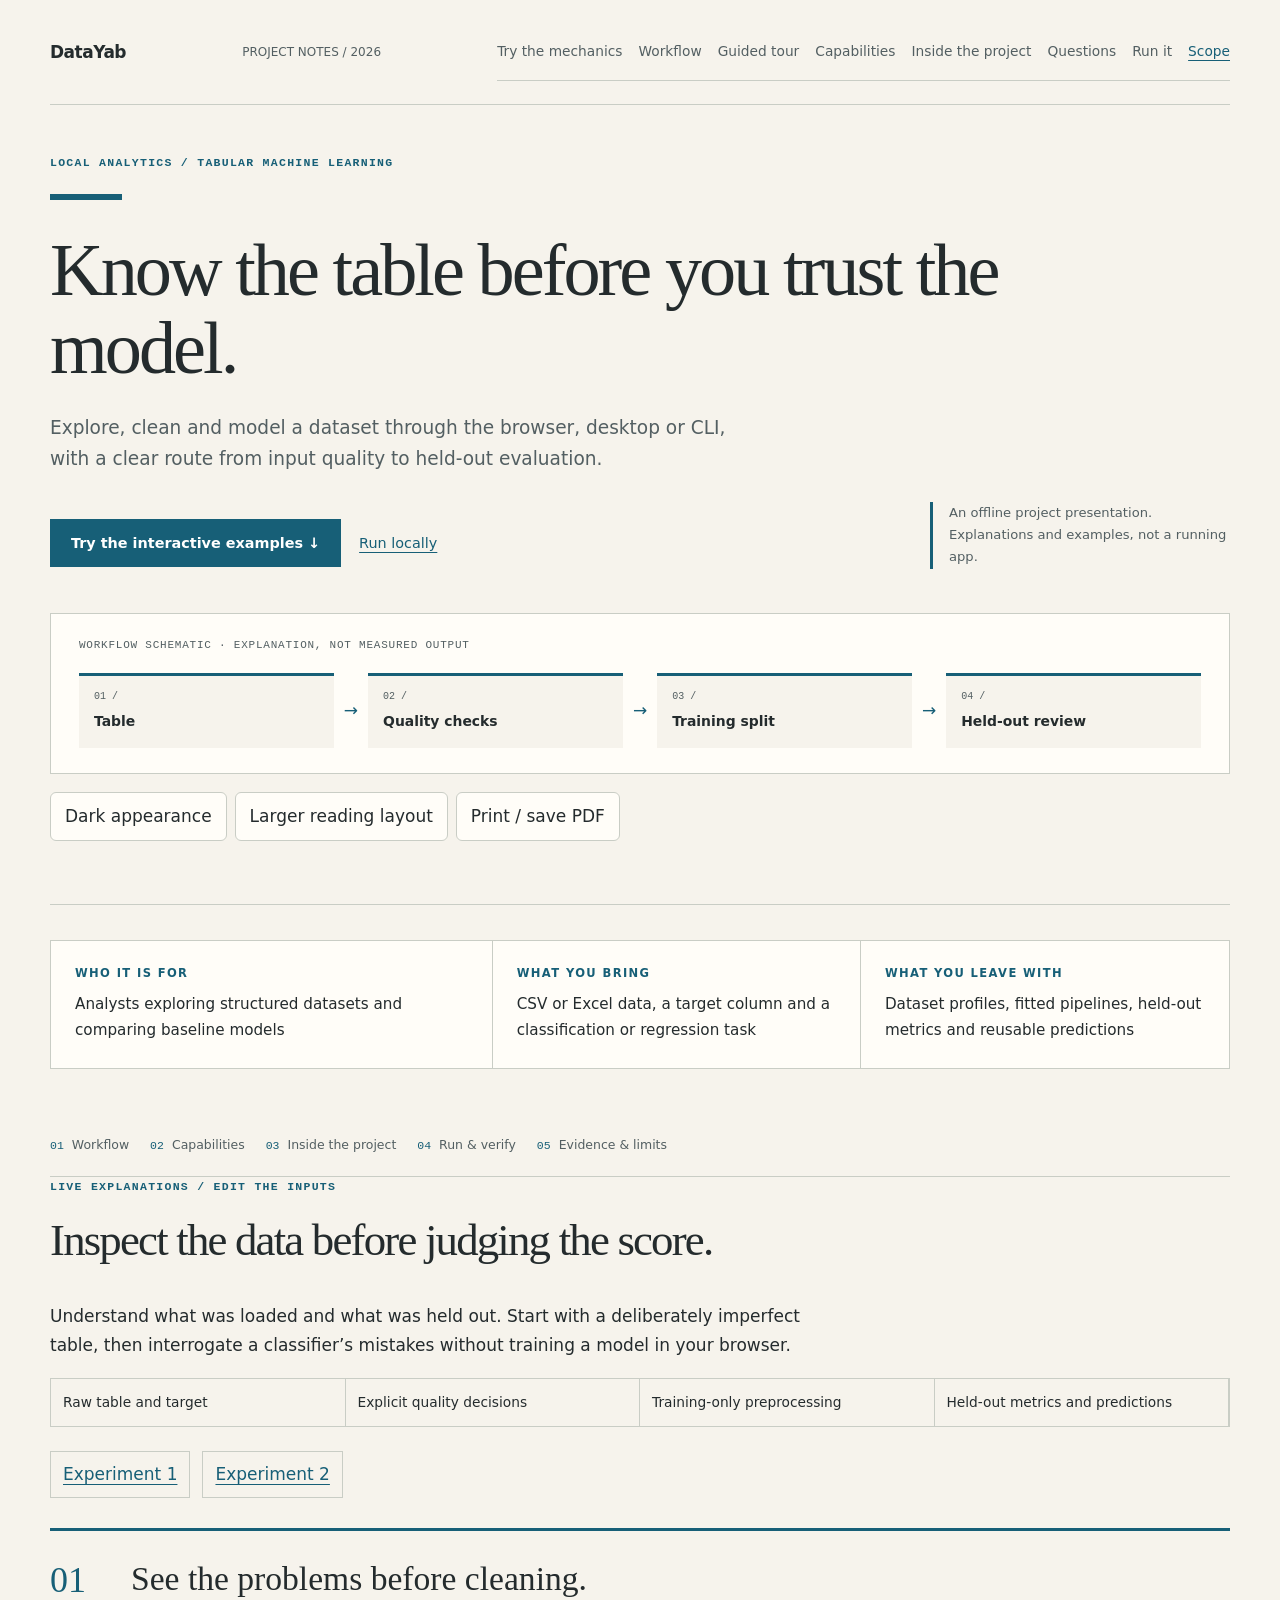
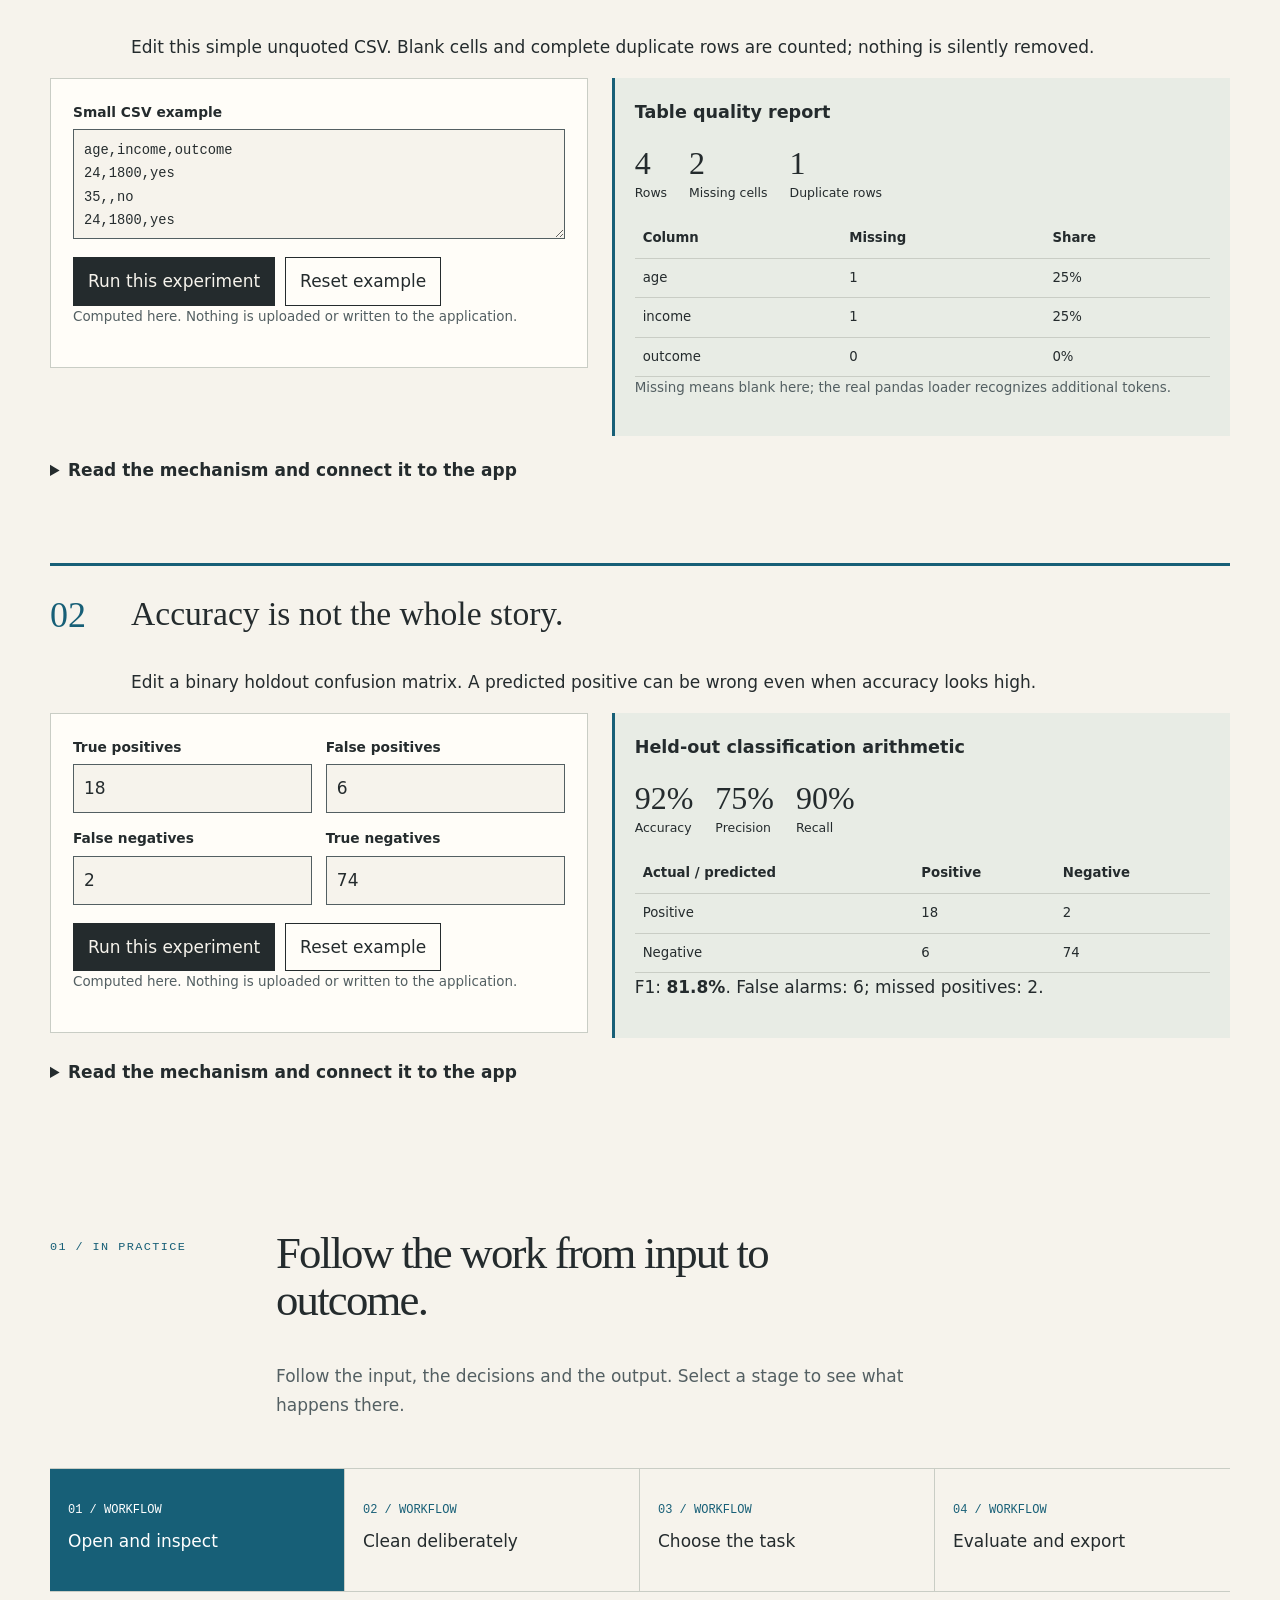
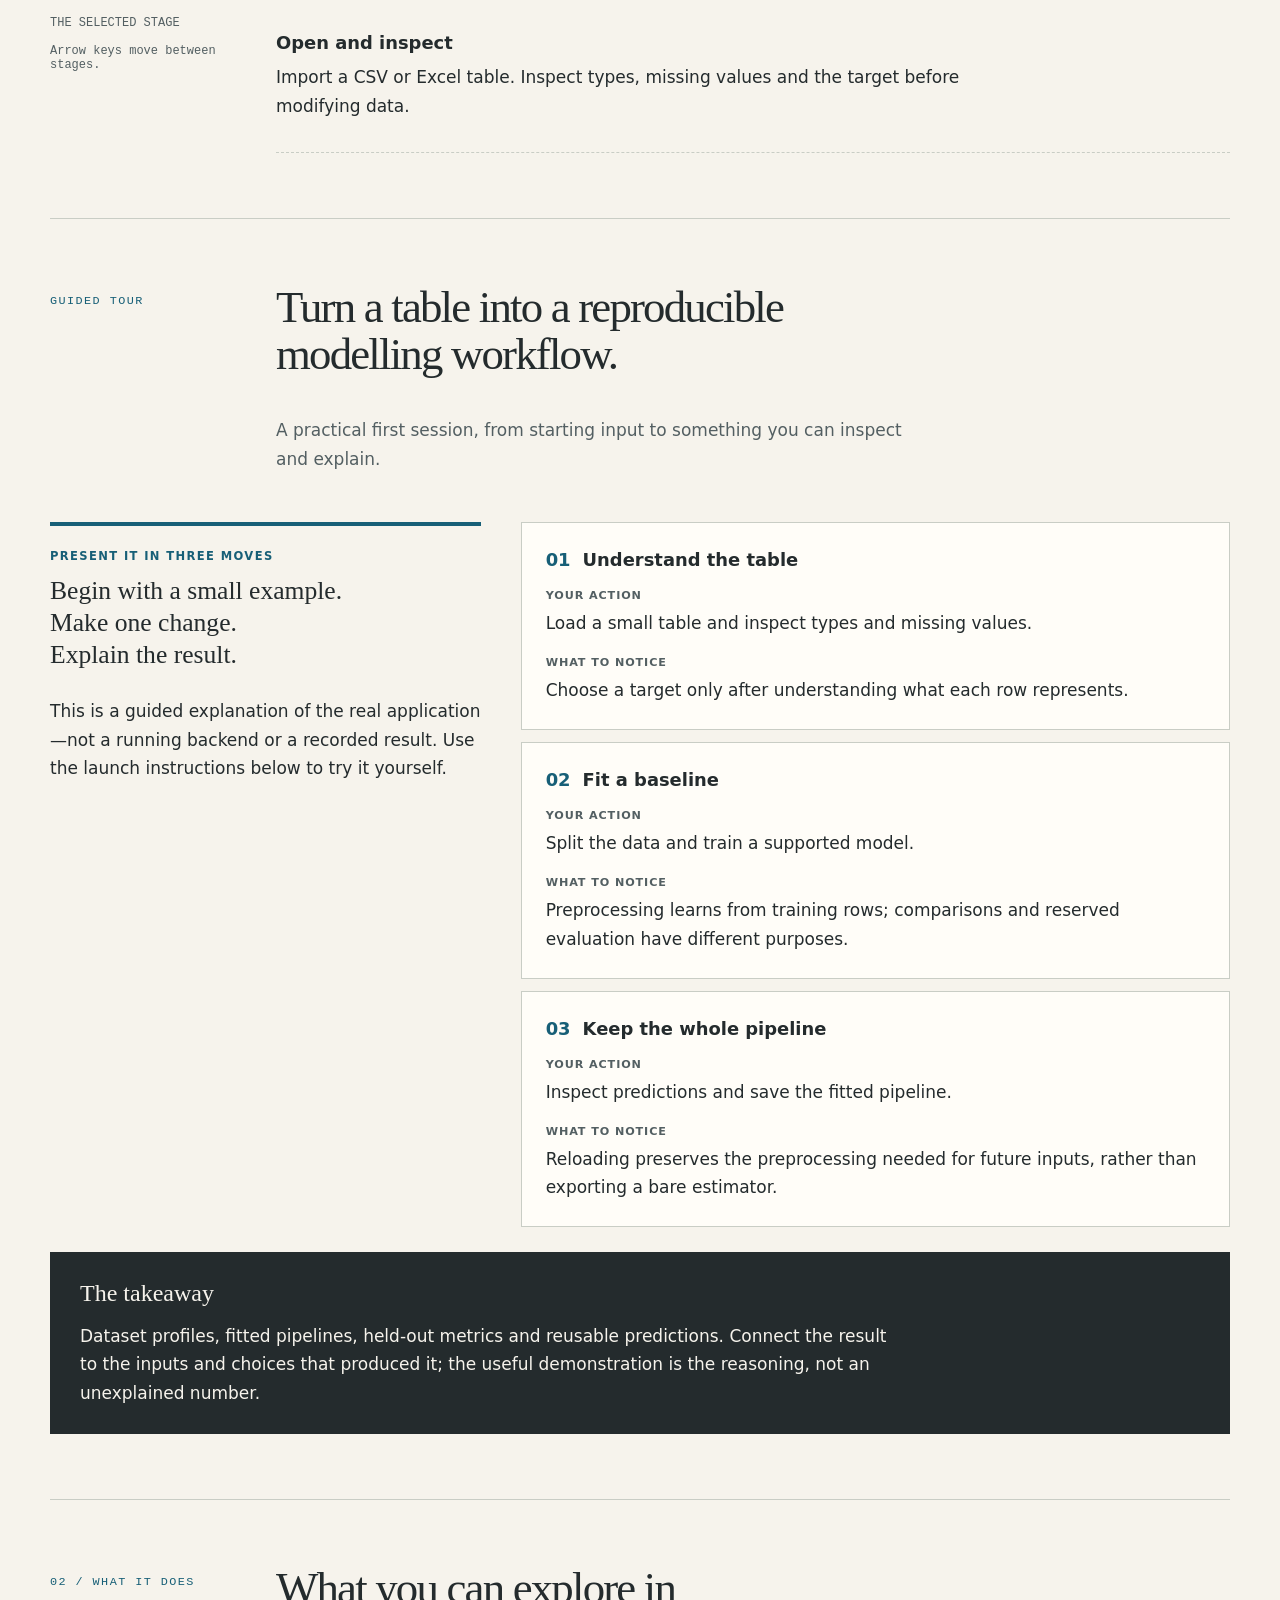
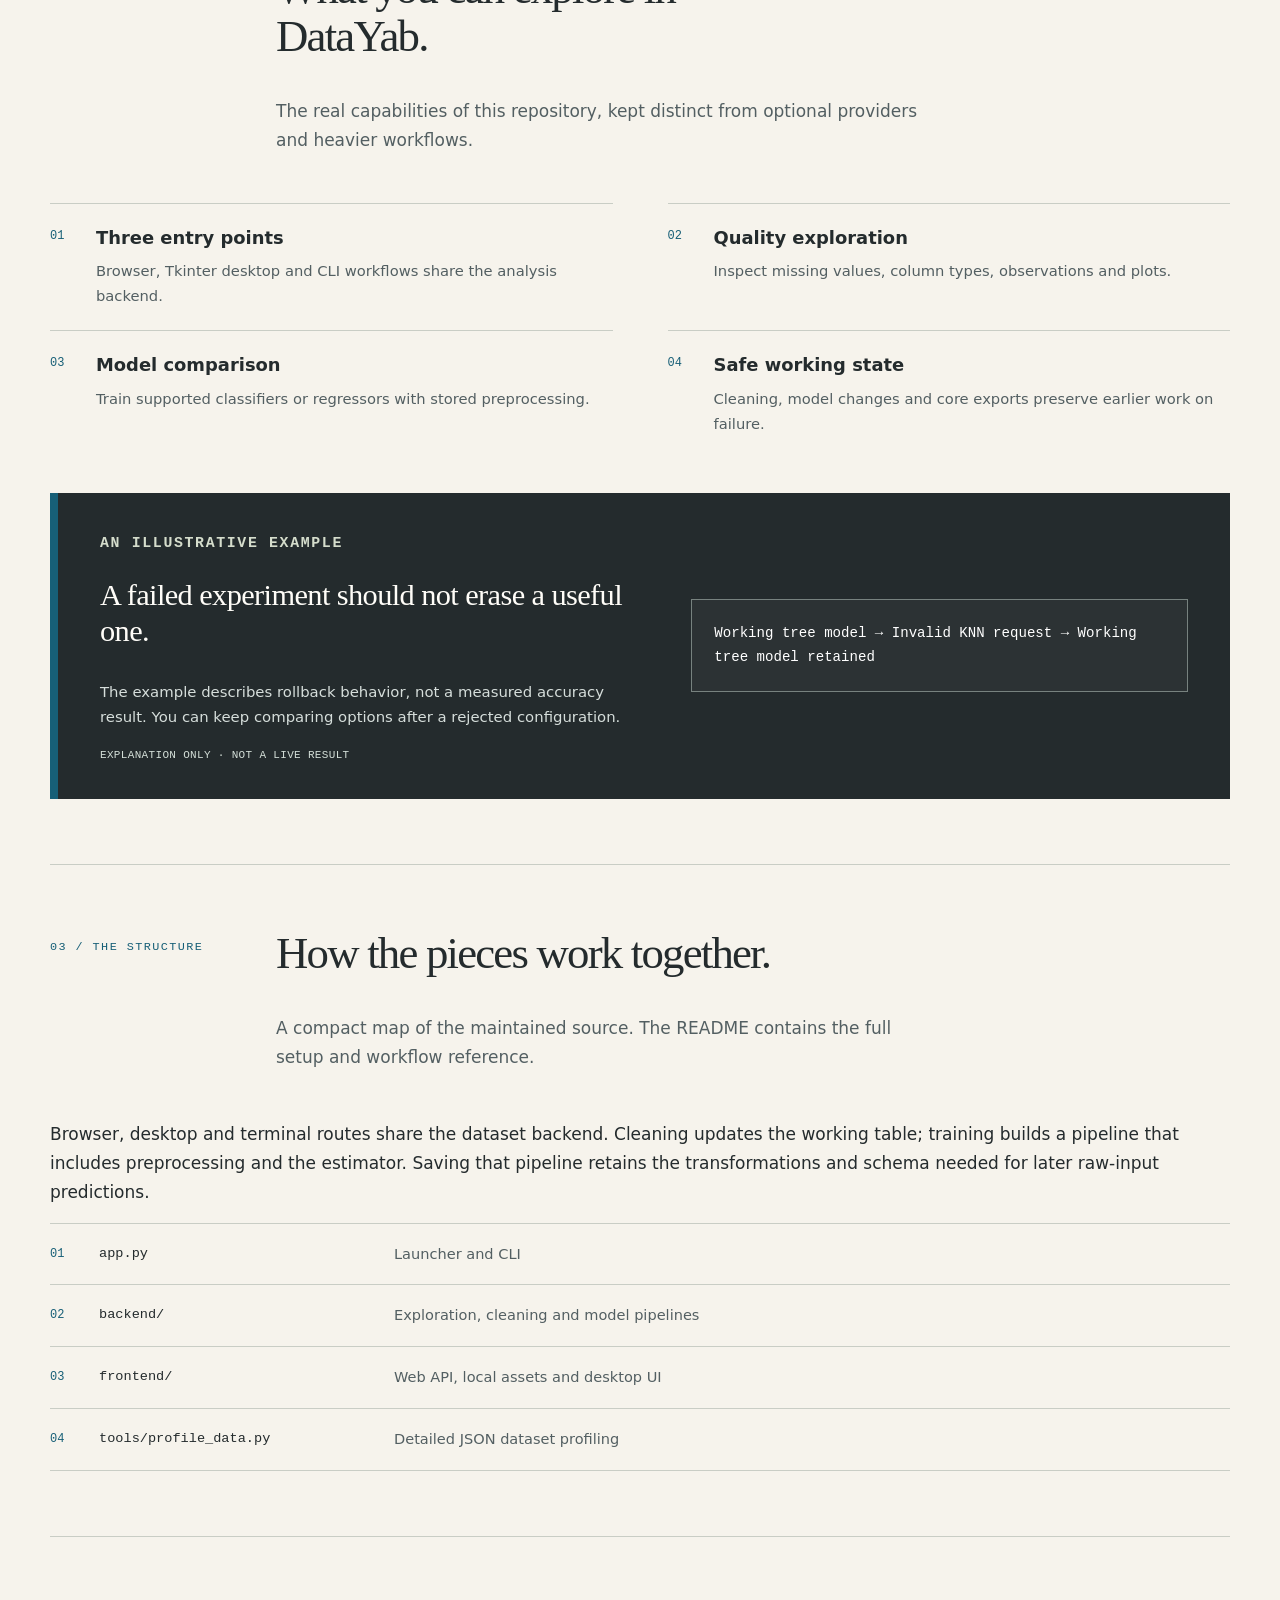
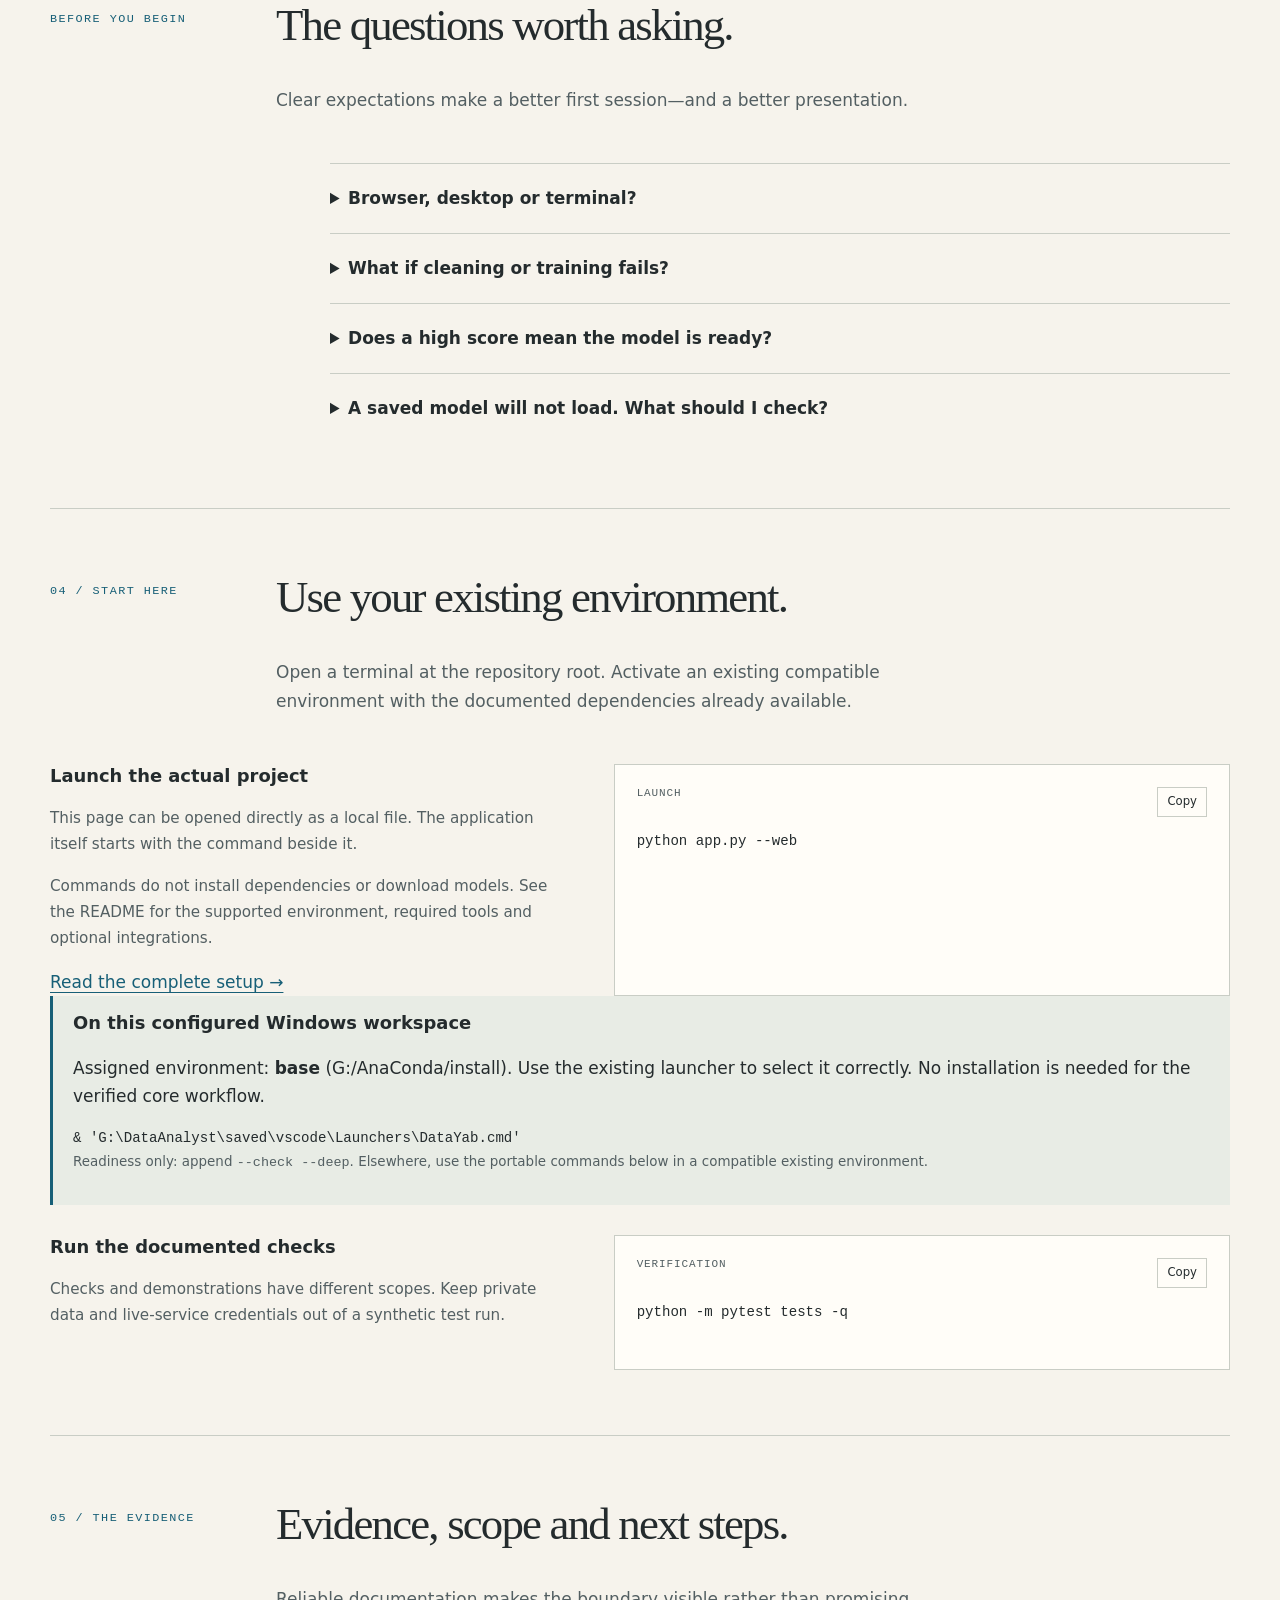
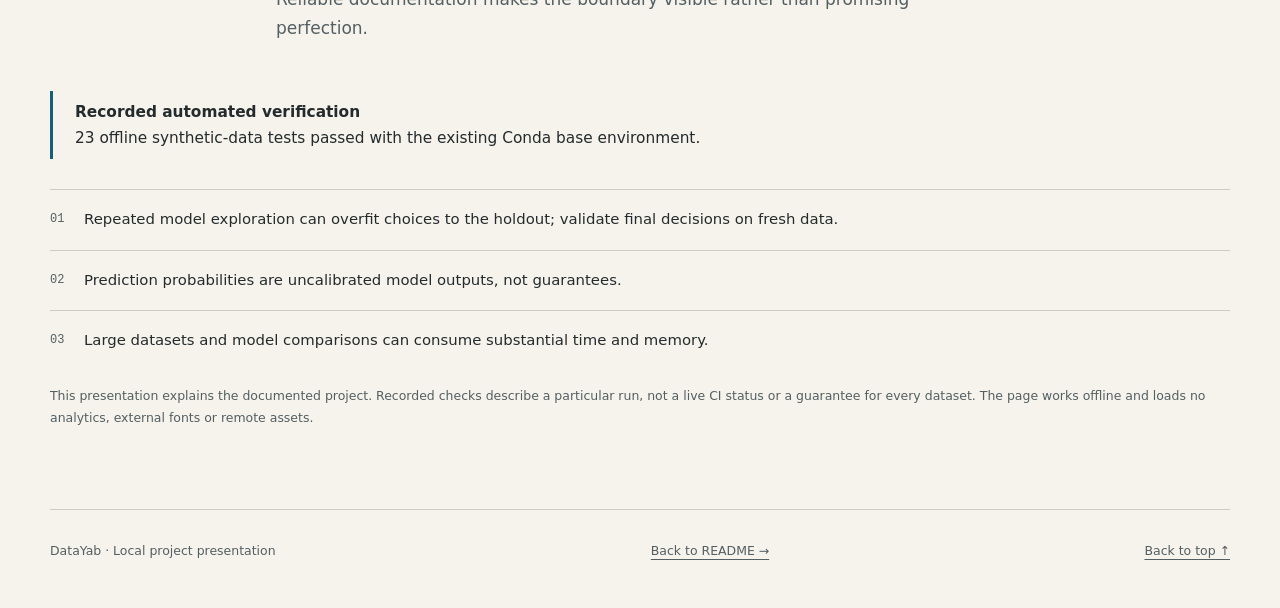
==== commit 31deedd5: "Improve interactive guides, onboarding and UI readability" ====
--- a/docs/overview.html
+++ b/docs/overview.html
@@ -28,15 +28,22 @@
 .panel,.panel[hidden],.flowarticle,.flowarticle[hidden]{display:block!important}details>*{display:block!important}.guide-tools,.guide-topnav,.guide-progress,.tabbar,.pager,.hbtn,.presentation-route,.skip,.skip-link,.section-chooser,.copy,.flowbutton,.walk-controls,.walk-steps,.askrow,.stopbtn{display:none!important}
 .exhibit,.guide-presenter,.quick-orientation,.card,.mock{background:#fff!important;color:#111!important;border:1px solid #aaa!important}
 body{margin:0!important}footer,.footer{break-inside:avoid!important;padding-bottom:0!important;margin-bottom:0!important}.panel:last-child,.section:last-child,main{padding-bottom:0!important;margin-bottom:0!important}table{display:table!important;overflow:visible!important;width:100%!important}th,td{overflow-wrap:anywhere!important}a{text-decoration:underline!important}.visually-hidden{display:none!important}
-}</style></head>
+}</style><style>.lab-intro{max-width:790px}.lab-index{display:flex;gap:12px;flex-wrap:wrap;margin:24px 0}.lab-index a{padding:8px 12px;border:1px solid var(--line)}.lab-article{border-top:3px solid var(--accent);margin:30px 0;padding:28px 0}.lab-title-row{display:grid;grid-template-columns:65px 1fr;gap:16px}.lab-number{font:36px Georgia,serif;color:var(--accent)}.lab-title-row h3{font:clamp(1.5rem,3vw,2.1rem)/1.2 Georgia,serif}.lab-grid{display:grid;grid-template-columns:minmax(0,1fr) minmax(0,1.15fr);gap:24px;align-items:start}.lab-form{background:var(--surface);padding:22px;border:1px solid var(--line);min-width:0}.lab-fields{display:grid;grid-template-columns:repeat(2,minmax(0,1fr));gap:14px}.lab-field{display:flex;flex-direction:column;min-width:0;gap:5px}.lab-wide{grid-column:1/-1}.lab-field label{font-size:.86rem;font-weight:700}.lab-field input,.lab-field textarea,.lab-field select{font:inherit;color:var(--ink);background:var(--paper);border:1px solid var(--muted);padding:9px 10px;width:100%;min-width:0;border-radius:0}.lab-field textarea{min-height:110px;resize:vertical;font-family:Consolas,monospace;font-size:.86rem}.lab-field input:focus-visible,.lab-field textarea:focus-visible,.lab-field select:focus-visible,.lab-scroll:focus-visible{outline:3px solid var(--accent);outline-offset:3px}.lab-actions{display:flex;gap:10px;flex-wrap:wrap;margin-top:18px}.lab-actions button{padding:9px 14px;border:1px solid var(--ink);background:var(--ink);color:var(--paper)}.lab-actions button[type=reset]{background:transparent;color:var(--ink)}.lab-output{min-width:0;padding:20px;background:var(--soft);border-left:3px solid var(--accent)}.lab-output h4{margin:0 0 12px;font-size:1.1rem}.lab-stats{display:flex;gap:22px;flex-wrap:wrap;margin:16px 0}.lab-stats b{display:block;font:clamp(1.4rem,3vw,2rem)/1.2 Georgia,serif}.lab-stats span{display:block;font-size:.78rem}.lab-scroll{overflow:auto;max-width:100%}.lab-scroll table{border-collapse:collapse;width:100%;font-size:.83rem}.lab-scroll th,.lab-scroll td{text-align:left;padding:8px;border-bottom:1px solid var(--line);vertical-align:top;overflow-wrap:anywhere}.lab-chart{width:100%;height:auto;display:block;margin:12px 0;color:var(--accent);background:var(--surface)}.lab-chart text{fill:var(--ink);font:12px system-ui,sans-serif}.lab-note{font-size:.84rem;color:var(--muted)}.lab-trace{display:flex;gap:7px;flex-wrap:wrap;margin:14px 0}.lab-trace span{border:1px solid var(--muted);padding:4px 8px;background:var(--surface);font-family:Consolas,monospace;font-size:.82rem}.lab-reading{margin:20px 0;max-width:900px}.lab-reading summary{font-weight:700;cursor:pointer}.lab-source{font:.76rem Consolas,monospace;overflow-wrap:anywhere}.lab-path{display:flex;flex-wrap:wrap;margin:18px 0;border:1px solid var(--line)}.lab-path span{flex:1 1 150px;padding:12px;border-right:1px solid var(--line);font-size:.86rem}.lab-launch{border-left:3px solid var(--accent);padding:15px 20px;background:var(--soft)}
+@media(max-width:760px){.lab-grid{grid-template-columns:1fr}.lab-form{padding:16px}.lab-title-row{grid-template-columns:35px 1fr}.lab-fields{grid-template-columns:1fr}.lab-wide{grid-column:auto}.lab-number{font-size:28px}.lab-output{padding:16px}.lab-path span{flex-basis:45%}}
+@media print{.lab-grid{display:block}.lab-form,.lab-output,.lab-launch{background:white!important;color:black!important;break-inside:auto}.lab-actions,.lab-index{display:none!important}.lab-article{break-inside:auto}.lab-chart{max-height:170px;color:#333!important}.lab-chart text{fill:black!important}.lab-form,.lab-output{padding:8px}.lab-field input,.lab-field textarea,.lab-field select{color:black!important;background:white!important}.lab-reading{break-inside:auto}}
+</style></head>
 <body class="layout-analytic" style="--accent:#175f77;--project-accent:#175f77"><div aria-hidden="true" class="guide-progress"></div><a class="skip" href="#main">Skip to project presentation</a><div class="wrap">
-<header class="top"><a class="brand" href="#main">DataYab</a><span class="edition">PROJECT NOTES / 2026</span><nav aria-label="Project presentation sections" class="guide-topnav"><a href="#workflow">Workflow</a><a href="#guided-demo">Guided tour</a><a href="#capabilities">Capabilities</a><a href="#inside">Inside the project</a><a href="#questions">Questions</a><a href="#run">Run it</a><a href="#boundaries">Scope</a></nav></header>
-<main id="main"><section aria-labelledby="title" class="hero"><p class="eyebrow">Local analytics / tabular machine learning</p><div aria-hidden="true" class="decor"></div><h1 id="title">Know the table before you trust the model.</h1><p class="lead">Explore, clean and model a dataset through the browser, desktop or CLI, with a clear route from input quality to held-out evaluation.</p><div class="herofoot"><a class="primary" href="#workflow">Explore the workflow ↓</a><a class="secondary" href="#run">Run locally</a><p class="heroaside">An offline project presentation.<br/>Explanations and examples, not a running app.</p></div><figure class="schematic"><figcaption>Workflow schematic · explanation, not measured output</figcaption><div class="diagramline"><div class="diagramnode"><small>01 /</small>Table</div><span aria-hidden="true" class="diagramarrow">→</span><div class="diagramnode"><small>02 /</small>Quality checks</div><span aria-hidden="true" class="diagramarrow">→</span><div class="diagramnode"><small>03 /</small>Training split</div><span aria-hidden="true" class="diagramarrow">→</span><div class="diagramnode"><small>04 /</small>Held-out review</div></div></figure><div aria-label="Presentation options" class="guide-tools" role="group"><button aria-pressed="false" data-guide-theme-toggle="" type="button">Dark appearance</button><button aria-pressed="false" data-guide-reading="" type="button">Larger reading layout</button><button data-guide-print="" type="button">Print / save PDF</button><span aria-live="polite" class="guide-status" role="status"></span></div></section><div aria-label="Project at a glance" class="guide-orientation" role="group"><div><span class="guide-label">Who it is for</span><p>Analysts exploring structured datasets and comparing baseline models</p></div><div><span class="guide-label">What you bring</span><p>CSV or Excel data, a target column and a classification or regression task</p></div><div><span class="guide-label">What you leave with</span><p>Dataset profiles, fitted pipelines, held-out metrics and reusable predictions</p></div></div>
+<header class="top"><a class="brand" href="#main">DataYab</a><span class="edition">PROJECT NOTES / 2026</span><nav aria-label="Project presentation sections" class="guide-topnav"><a href="#hands-on">Try the mechanics</a><a href="#workflow">Workflow</a><a href="#guided-demo">Guided tour</a><a href="#capabilities">Capabilities</a><a href="#inside">Inside the project</a><a href="#questions">Questions</a><a href="#run">Run it</a><a href="#boundaries">Scope</a></nav></header>
+<main id="main"><section aria-labelledby="title" class="hero"><p class="eyebrow">Local analytics / tabular machine learning</p><div aria-hidden="true" class="decor"></div><h1 id="title">Know the table before you trust the model.</h1><p class="lead">Explore, clean and model a dataset through the browser, desktop or CLI, with a clear route from input quality to held-out evaluation.</p><div class="herofoot"><a class="primary" href="#hands-on">Try the interactive examples ↓</a><a class="secondary" href="#run">Run locally</a><p class="heroaside">An offline project presentation.<br/>Explanations and examples, not a running app.</p></div><figure class="schematic"><figcaption>Workflow schematic · explanation, not measured output</figcaption><div class="diagramline"><div class="diagramnode"><small>01 /</small>Table</div><span aria-hidden="true" class="diagramarrow">→</span><div class="diagramnode"><small>02 /</small>Quality checks</div><span aria-hidden="true" class="diagramarrow">→</span><div class="diagramnode"><small>03 /</small>Training split</div><span aria-hidden="true" class="diagramarrow">→</span><div class="diagramnode"><small>04 /</small>Held-out review</div></div></figure><div aria-label="Presentation options" class="guide-tools" role="group"><button aria-pressed="false" data-guide-theme-toggle="" type="button">Dark appearance</button><button aria-pressed="false" data-guide-reading="" type="button">Larger reading layout</button><button data-guide-print="" type="button">Print / save PDF</button><span aria-live="polite" class="guide-status" role="status"></span></div></section><div aria-label="Project at a glance" class="guide-orientation" role="group"><div><span class="guide-label">Who it is for</span><p>Analysts exploring structured datasets and comparing baseline models</p></div><div><span class="guide-label">What you bring</span><p>CSV or Excel data, a target column and a classification or regression task</p></div><div><span class="guide-label">What you leave with</span><p>Dataset profiles, fitted pipelines, held-out metrics and reusable predictions</p></div></div>
 <nav aria-label="Presentation chapters"><ol class="toc"><li><a href="#workflow"><span class="chapter">01</span>Workflow</a></li><li><a href="#capabilities"><span class="chapter">02</span>Capabilities</a></li><li><a href="#inside"><span class="chapter">03</span>Inside the project</a></li><li><a href="#run"><span class="chapter">04</span>Run &amp; verify</a></li><li><a href="#boundaries"><span class="chapter">05</span>Evidence &amp; limits</a></li></ol></nav>
-<section aria-labelledby="workflow-title" class="section" id="workflow"><div class="sectionhead"><span class="number">01 / IN PRACTICE</span><div><h2 id="workflow-title">Follow the work from input to outcome.</h2><p>Follow the input, the decisions and the output. Select a stage to see what happens there.</p></div></div><div aria-label="Workflow stages" class="workflow" role="group"><button aria-controls="step-0" aria-pressed="false" class="flowbutton" id="control-0" type="button"><small>01 / WORKFLOW</small>Open and inspect</button><button aria-controls="step-1" aria-pressed="false" class="flowbutton" id="control-1" type="button"><small>02 / WORKFLOW</small>Clean deliberately</button><button aria-controls="step-2" aria-pressed="false" class="flowbutton" id="control-2" type="button"><small>03 / WORKFLOW</small>Choose the task</button><button aria-controls="step-3" aria-pressed="false" class="flowbutton" id="control-3" type="button"><small>04 / WORKFLOW</small>Evaluate and export</button></div><div class="flowdetail"><span class="flowlabel">THE SELECTED STAGE<br/><br/>Arrow keys move between stages.</span><div><article aria-labelledby="control-0" class="flowarticle" id="step-0"><h3>Open and inspect</h3><p>Import a CSV or Excel table. Inspect types, missing values and the target before modifying data.</p></article><article aria-labelledby="control-1" class="flowarticle" id="step-1"><h3>Clean deliberately</h3><p>Apply supported cleaning operations and keep an untouched source copy. A failed edit restores the previous dataset and cleaning metadata.</p></article><article aria-labelledby="control-2" class="flowarticle" id="step-2"><h3>Choose the task</h3><p>Set the target and classification or regression task. Preprocessing is fitted on training data; comparisons and holdout results have distinct roles.</p></article><article aria-labelledby="control-3" class="flowarticle" id="step-3"><h3>Evaluate and export</h3><p>Review scores, inspect predictions and export separately. Failed model selection preserves the previous working model and predictions.</p></article></div></div></section><section aria-labelledby="guided-demo-title" class="section" id="guided-demo"><div class="sectionhead"><span class="number">GUIDED TOUR</span><div><h2 id="guided-demo-title">Turn a table into a reproducible modelling workflow.</h2><p>A practical first session, from starting input to something you can inspect and explain.</p></div></div><div class="guide-scenario"><aside><span class="guide-label">Present it in three moves</span><h3>Begin with a small example.<br/>Make one change.<br/>Explain the result.</h3><p>This is a guided explanation of the real application—not a running backend or a recorded result. Use the launch instructions below to try it yourself.</p></aside><div class="guide-steps"><article class="guide-step"><h3><span class="step-index">01</span>Understand the table</h3><dl><dt>Your action</dt><dd>Load a small table and inspect types and missing values.</dd><dt>What to notice</dt><dd>Choose a target only after understanding what each row represents.</dd></dl></article><article class="guide-step"><h3><span class="step-index">02</span>Fit a baseline</h3><dl><dt>Your action</dt><dd>Split the data and train a supported model.</dd><dt>What to notice</dt><dd>Preprocessing learns from training rows; comparisons and reserved evaluation have different purposes.</dd></dl></article><article class="guide-step"><h3><span class="step-index">03</span>Keep the whole pipeline</h3><dl><dt>Your action</dt><dd>Inspect predictions and save the fitted pipeline.</dd><dt>What to notice</dt><dd>Reloading preserves the preprocessing needed for future inputs, rather than exporting a bare estimator.</dd></dl></article></div></div><div class="guide-presenter"><strong>The takeaway</strong><p>Dataset profiles, fitted pipelines, held-out metrics and reusable predictions. Connect the result to the inputs and choices that produced it; the useful demonstration is the reasoning, not an unexplained number.</p></div></section>
+<section aria-labelledby="hands-on-title" id="hands-on"><p class="eyebrow">LIVE EXPLANATIONS / EDIT THE INPUTS</p><h2 id="hands-on-title">Inspect the data before judging the score.</h2><p class="lab-intro">Understand what was loaded and what was held out. Start with a deliberately imperfect table, then interrogate a classifier’s mistakes without training a model in your browser.</p><div aria-label="Project data flow" class="lab-path" role="group"><span>Raw table and target</span><span>Explicit quality decisions</span><span>Training-only preprocessing</span><span>Held-out metrics and predictions</span></div><nav aria-label="Hands-on experiments" class="lab-index"><a href="#lab-quality">Experiment 1</a><a href="#lab-confusion">Experiment 2</a></nav><article class="lab-article" data-demo="quality" id="lab-quality"><div class="lab-title-row"><span aria-hidden="true" class="lab-number">01</span><div><h3>See the problems before cleaning.</h3><p>Edit this simple unquoted CSV. Blank cells and complete duplicate rows are counted; nothing is silently removed.</p></div></div><div class="lab-grid"><form class="lab-form" data-lab-form="quality" data-result="result-quality"><div class="lab-fields"><div class="lab-field lab-wide"><label for="lab-csv">Small CSV example</label><textarea id="lab-csv" maxlength="3000" name="csv" required="">age,income,outcome
+24,1800,yes
+35,,no
+24,1800,yes
+,2200,no</textarea></div></div><div class="lab-actions"><button type="submit">Run this experiment</button><button type="reset">Reset example</button></div><p class="lab-note">Computed here. Nothing is uploaded or written to the application.</p></form><div aria-atomic="true" aria-live="polite" class="lab-output" id="result-quality" role="status"></div></div><details class="lab-reading"><summary>Read the mechanism and connect it to the app</summary><p>Compare the report with the raw table and decide whether missingness has meaning. This browser inspector handles only simple unquoted comma-delimited text; the actual app supports CSV, Excel, JSON records and Parquet. Automatic cleaning removes duplicates and converts numeric text; other cleaning is explicit. Changing data or features clears outdated models. Keep an untouched original and export separately.</p><p class="lab-source">Source: backend/core.py: get_info, get_missing_report; backend/modeling.py: _set_dataset</p></details></article><article class="lab-article" data-demo="confusion" id="lab-confusion"><div class="lab-title-row"><span aria-hidden="true" class="lab-number">02</span><div><h3>Accuracy is not the whole story.</h3><p>Edit a binary holdout confusion matrix. A predicted positive can be wrong even when accuracy looks high.</p></div></div><div class="lab-grid"><form class="lab-form" data-lab-form="confusion" data-result="result-confusion"><div class="lab-fields"><div class="lab-field"><label for="lab-tp">True positives</label><input id="lab-tp" max="1000000" min="0" name="tp" required="" step="1" type="number" value="18"/></div><div class="lab-field"><label for="lab-fp">False positives</label><input id="lab-fp" max="1000000" min="0" name="fp" required="" step="1" type="number" value="6"/></div><div class="lab-field"><label for="lab-fn">False negatives</label><input id="lab-fn" max="1000000" min="0" name="fn" required="" step="1" type="number" value="2"/></div><div class="lab-field"><label for="lab-tn">True negatives</label><input id="lab-tn" max="1000000" min="0" name="tn" required="" step="1" type="number" value="74"/></div></div><div class="lab-actions"><button type="submit">Run this experiment</button><button type="reset">Reset example</button></div><p class="lab-note">Computed here. Nothing is uploaded or written to the application.</p></form><div aria-atomic="true" aria-live="polite" class="lab-output" id="result-confusion" role="status"></div></div><details class="lab-reading"><summary>Read the mechanism and connect it to the app</summary><p>Accuracy=(TP+TN)/all. Precision=TP/predicted positives. Recall=TP/actual positives. F1 balances precision and recall. Missing denominators are unavailable, not perfect. DataYab reserves a holdout before fitting imputation, scaling and encoders; training CV ranks comparisons. This arithmetic does not train a model. Repeated choices against the same holdout can still bias the final result.</p><p class="lab-source">Source: backend/modeling.py: split, pipeline training and evaluation</p></details></article><noscript><p>Editable calculations need JavaScript. All descriptions and setup instructions remain readable.</p></noscript></section><section aria-labelledby="workflow-title" class="section" id="workflow"><div class="sectionhead"><span class="number">01 / IN PRACTICE</span><div><h2 id="workflow-title">Follow the work from input to outcome.</h2><p>Follow the input, the decisions and the output. Select a stage to see what happens there.</p></div></div><div aria-label="Workflow stages" class="workflow" role="group"><button aria-controls="step-0" aria-pressed="false" class="flowbutton" id="control-0" type="button"><small>01 / WORKFLOW</small>Open and inspect</button><button aria-controls="step-1" aria-pressed="false" class="flowbutton" id="control-1" type="button"><small>02 / WORKFLOW</small>Clean deliberately</button><button aria-controls="step-2" aria-pressed="false" class="flowbutton" id="control-2" type="button"><small>03 / WORKFLOW</small>Choose the task</button><button aria-controls="step-3" aria-pressed="false" class="flowbutton" id="control-3" type="button"><small>04 / WORKFLOW</small>Evaluate and export</button></div><div class="flowdetail"><span class="flowlabel">THE SELECTED STAGE<br/><br/>Arrow keys move between stages.</span><div><article aria-labelledby="control-0" class="flowarticle" id="step-0"><h3>Open and inspect</h3><p>Import a CSV or Excel table. Inspect types, missing values and the target before modifying data.</p></article><article aria-labelledby="control-1" class="flowarticle" id="step-1"><h3>Clean deliberately</h3><p>Apply supported cleaning operations and keep an untouched source copy. A failed edit restores the previous dataset and cleaning metadata.</p></article><article aria-labelledby="control-2" class="flowarticle" id="step-2"><h3>Choose the task</h3><p>Set the target and classification or regression task. Preprocessing is fitted on training data; comparisons and holdout results have distinct roles.</p></article><article aria-labelledby="control-3" class="flowarticle" id="step-3"><h3>Evaluate and export</h3><p>Review scores, inspect predictions and export separately. Failed model selection preserves the previous working model and predictions.</p></article></div></div></section><section aria-labelledby="guided-demo-title" class="section" id="guided-demo"><div class="sectionhead"><span class="number">GUIDED TOUR</span><div><h2 id="guided-demo-title">Turn a table into a reproducible modelling workflow.</h2><p>A practical first session, from starting input to something you can inspect and explain.</p></div></div><div class="guide-scenario"><aside><span class="guide-label">Present it in three moves</span><h3>Begin with a small example.<br/>Make one change.<br/>Explain the result.</h3><p>This is a guided explanation of the real application—not a running backend or a recorded result. Use the launch instructions below to try it yourself.</p></aside><div class="guide-steps"><article class="guide-step"><h3><span class="step-index">01</span>Understand the table</h3><dl><dt>Your action</dt><dd>Load a small table and inspect types and missing values.</dd><dt>What to notice</dt><dd>Choose a target only after understanding what each row represents.</dd></dl></article><article class="guide-step"><h3><span class="step-index">02</span>Fit a baseline</h3><dl><dt>Your action</dt><dd>Split the data and train a supported model.</dd><dt>What to notice</dt><dd>Preprocessing learns from training rows; comparisons and reserved evaluation have different purposes.</dd></dl></article><article class="guide-step"><h3><span class="step-index">03</span>Keep the whole pipeline</h3><dl><dt>Your action</dt><dd>Inspect predictions and save the fitted pipeline.</dd><dt>What to notice</dt><dd>Reloading preserves the preprocessing needed for future inputs, rather than exporting a bare estimator.</dd></dl></article></div></div><div class="guide-presenter"><strong>The takeaway</strong><p>Dataset profiles, fitted pipelines, held-out metrics and reusable predictions. Connect the result to the inputs and choices that produced it; the useful demonstration is the reasoning, not an unexplained number.</p></div></section>
 <section aria-labelledby="cap-title" class="section" id="capabilities"><div class="sectionhead"><span class="number">02 / WHAT IT DOES</span><div><h2 id="cap-title">What you can explore in DataYab.</h2><p>The real capabilities of this repository, kept distinct from optional providers and heavier workflows.</p></div></div><div class="featurelist"><article class="feature"><span class="marker">01</span><div><h3>Three entry points</h3><p>Browser, Tkinter desktop and CLI workflows share the analysis backend.</p></div></article><article class="feature"><span class="marker">02</span><div><h3>Quality exploration</h3><p>Inspect missing values, column types, observations and plots.</p></div></article><article class="feature"><span class="marker">03</span><div><h3>Model comparison</h3><p>Train supported classifiers or regressors with stored preprocessing.</p></div></article><article class="feature"><span class="marker">04</span><div><h3>Safe working state</h3><p>Cleaning, model changes and core exports preserve earlier work on failure.</p></div></article></div><figure class="exhibit" style="margin:35px 0 0"><figcaption><p class="eyebrow">AN ILLUSTRATIVE EXAMPLE</p><h3>A failed experiment should not erase a useful one.</h3><p>The example describes rollback behavior, not a measured accuracy result. You can keep comparing options after a rejected configuration.</p><span class="examplelabel">EXPLANATION ONLY · NOT A LIVE RESULT</span></figcaption><pre><code>Working tree model → Invalid KNN request → Working tree model retained</code></pre></figure></section>
 <section aria-labelledby="inside-title" class="section" id="inside"><div class="sectionhead"><span class="number">03 / THE STRUCTURE</span><div><h2 id="inside-title">How the pieces work together.</h2><p>A compact map of the maintained source. The README contains the full setup and workflow reference.</p></div></div><p class="architecture-explanation">Browser, desktop and terminal routes share the dataset backend. Cleaning updates the working table; training builds a pipeline that includes preprocessing and the estimator. Saving that pipeline retains the transformations and schema needed for later raw-input predictions.</p><div class="arch"><div class="archrow"><span class="dot">01</span><code>app.py</code><span>Launcher and CLI</span></div><div class="archrow"><span class="dot">02</span><code>backend/</code><span>Exploration, cleaning and model pipelines</span></div><div class="archrow"><span class="dot">03</span><code>frontend/</code><span>Web API, local assets and desktop UI</span></div><div class="archrow"><span class="dot">04</span><code>tools/profile_data.py</code><span>Detailed JSON dataset profiling</span></div></div></section>
-<section aria-labelledby="questions-title" class="section" id="questions"><div class="sectionhead"><span class="number">BEFORE YOU BEGIN</span><div><h2 id="questions-title">The questions worth asking.</h2><p>Clear expectations make a better first session—and a better presentation.</p></div></div><div class="guide-faq"><details><summary>Browser, desktop or terminal?</summary><p>The three entry points use the same analysis backend. Choose the browser for a local workspace, Tkinter for desktop work, or CLI for a file-based task.</p></details><details><summary>What if cleaning or training fails?</summary><p>Invalid changes preserve the previous working state. Successful cleaning invalidates models that no longer match the data.</p></details><details><summary>Does a high score mean the model is ready?</summary><p>It describes the chosen evaluation. Repeated experimentation can influence your choice; confirm the final model on fresh, representative data.</p></details><details><summary>A saved model will not load. What should I check?</summary><p>Use a trusted package with matching dependency versions. Older incomplete packages need retraining; keep your original dataset and previous model rather than overwriting them while diagnosing compatibility.</p></details></div></section><section aria-labelledby="run-title" class="section" id="run"><div class="sectionhead"><span class="number">04 / START HERE</span><div><h2 id="run-title">Use your existing environment.</h2><p>Open a terminal at the repository root. Activate an existing compatible environment with the documented dependencies already available.</p></div></div><div class="setup"><div><h3>Launch the actual project</h3><p>This page can be opened directly as a local file. The application itself starts with the command beside it.</p><p>Commands do not install dependencies or download models. See the README for the supported environment, required tools and optional integrations.</p><a href="../README.md">Read the complete setup →</a></div><div class="command"><div class="commandbar"><small>Launch</small><button aria-label="Copy Launch command" class="copy" type="button">Copy</button></div><pre><code>python app.py --web</code></pre><span aria-live="polite" class="live" role="status"></span></div></div><div class="setup" style="margin-top:30px"><div><h3>Run the documented checks</h3><p>Checks and demonstrations have different scopes. Keep private data and live-service credentials out of a synthetic test run.</p></div><div class="command"><div class="commandbar"><small>Verification</small><button aria-label="Copy Verification command" class="copy" type="button">Copy</button></div><pre><code>python -m pytest tests -q</code></pre><span aria-live="polite" class="live" role="status"></span></div></div></section>
+<section aria-labelledby="questions-title" class="section" id="questions"><div class="sectionhead"><span class="number">BEFORE YOU BEGIN</span><div><h2 id="questions-title">The questions worth asking.</h2><p>Clear expectations make a better first session—and a better presentation.</p></div></div><div class="guide-faq"><details><summary>Browser, desktop or terminal?</summary><p>The three entry points use the same analysis backend. Choose the browser for a local workspace, Tkinter for desktop work, or CLI for a file-based task.</p></details><details><summary>What if cleaning or training fails?</summary><p>Invalid changes preserve the previous working state. Successful cleaning invalidates models that no longer match the data.</p></details><details><summary>Does a high score mean the model is ready?</summary><p>It describes the chosen evaluation. Repeated experimentation can influence your choice; confirm the final model on fresh, representative data.</p></details><details><summary>A saved model will not load. What should I check?</summary><p>Use a trusted package with matching dependency versions. Older incomplete packages need retraining; keep your original dataset and previous model rather than overwriting them while diagnosing compatibility.</p></details></div></section><section aria-labelledby="run-title" class="section" id="run"><div class="sectionhead"><span class="number">04 / START HERE</span><div><h2 id="run-title">Use your existing environment.</h2><p>Open a terminal at the repository root. Activate an existing compatible environment with the documented dependencies already available.</p></div></div><div class="setup"><div><h3>Launch the actual project</h3><p>This page can be opened directly as a local file. The application itself starts with the command beside it.</p><p>Commands do not install dependencies or download models. See the README for the supported environment, required tools and optional integrations.</p><a href="../README.md">Read the complete setup →</a></div><div class="command"><div class="commandbar"><small>Launch</small><button aria-label="Copy Launch command" class="copy" type="button">Copy</button></div><pre><code>python app.py --web</code></pre><span aria-live="polite" class="live" role="status"></span></div></div><div class="lab-launch"><h3>On this configured Windows workspace</h3><p>Assigned environment: <strong>base</strong> (G:/AnaConda/install). Use the existing launcher to select it correctly. No installation is needed for the verified core workflow.</p><pre>&amp; 'G:\DataAnalyst\saved\vscode\Launchers\DataYab.cmd'</pre><p class="lab-note">Readiness only: append <code>--check --deep</code>. Elsewhere, use the portable commands below in a compatible existing environment.</p></div><div class="setup" style="margin-top:30px"><div><h3>Run the documented checks</h3><p>Checks and demonstrations have different scopes. Keep private data and live-service credentials out of a synthetic test run.</p></div><div class="command"><div class="commandbar"><small>Verification</small><button aria-label="Copy Verification command" class="copy" type="button">Copy</button></div><pre><code>python -m pytest tests -q</code></pre><span aria-live="polite" class="live" role="status"></span></div></div></section>
 <section aria-labelledby="bounds-title" class="section" id="boundaries"><div class="sectionhead"><span class="number">05 / THE EVIDENCE</span><div><h2 id="bounds-title">Evidence, scope and next steps.</h2><p>Reliable documentation makes the boundary visible rather than promising perfection.</p></div></div><div class="validation"><p><strong>Recorded automated verification</strong><br/>23 offline synthetic-data tests passed with the existing Conda base environment.</p></div><ul class="limits"><li><span>Repeated model exploration can overfit choices to the holdout; validate final decisions on fresh data.</span></li><li><span>Prediction probabilities are uncalibrated model outputs, not guarantees.</span></li><li><span>Large datasets and model comparisons can consume substantial time and memory.</span></li></ul><p class="note">This presentation explains the documented project. Recorded checks describe a particular run, not a live CI status or a guarantee for every dataset. The page works offline and loads no analytics, external fonts or remote assets.</p></section></main>
 <footer class="footer"><span>DataYab · Local project presentation</span><a href="../README.md">Back to README →</a><a href="#main">Back to top ↑</a></footer></div><script>
 (()=>{'use strict';document.documentElement.classList.add('js');
@@ -53,4 +60,23 @@
 const bar=document.querySelector('.guide-progress');function progress(){const d=document.documentElement;const total=d.scrollHeight-d.clientHeight;if(bar)bar.style.width=(total>0?100*d.scrollTop/total:0)+'%';}window.addEventListener('scroll',progress,{passive:true});progress();
 const links=[...document.querySelectorAll('.guide-topnav a')];if('IntersectionObserver' in window){const observer=new IntersectionObserver(items=>{items.forEach(item=>{if(item.isIntersecting){links.forEach(a=>{if(a.hash==='#'+item.target.id)a.setAttribute('aria-current','location');else a.removeAttribute('aria-current');});}});},{rootMargin:'-10% 0px -60% 0px'});links.forEach(a=>{const section=document.querySelector(a.hash);if(section)observer.observe(section);});}
 const oldOpen=[];window.addEventListener('beforeprint',()=>{document.querySelectorAll('details').forEach(d=>{if(!d.open){oldOpen.push(d);d.open=true;}});});window.addEventListener('afterprint',()=>{oldOpen.splice(0).forEach(d=>d.open=false);});})();
+</script><script>(()=>{'use strict';const val=(f,n)=>f.elements.namedItem(n).value, esc=v=>String(v).replace(/[&<>"']/g,c=>({'&':'&amp;','<':'&lt;','>':'&gt;','"':'&quot;',"'":'&#39;'}[c])),fmt=(n,d=3)=>Number(n).toLocaleString('en-US',{maximumFractionDigits:d});
+const num=(f,n)=>{const s=val(f,n).trim(),v=Number(s);if(!s||!Number.isFinite(v)||Math.abs(v)>1e12)throw Error('Enter a finite number for '+n+'.');return v;};const nums=(s,min=1,max=100)=>{if(!s.trim())throw Error('Enter numeric observations.');const a=s.trim().split(/[\s,;]+/).map(Number);if(a.length<min||a.length>max||a.some(v=>!Number.isFinite(v)||Math.abs(v)>1e9))throw Error('Use '+min+'–'+max+' finite numbers of magnitude below one billion.');return a;};
+const stats=rows=>'<div class="lab-stats">'+rows.map(([k,v])=>'<div><b>'+esc(v)+'</b><span>'+esc(k)+'</span></div>').join('')+'</div>',table=(h,rows)=>'<div class="lab-scroll" tabindex="0" role="group" aria-label="Computed example results"><table><thead><tr>'+h.map(x=>'<th scope="col">'+esc(x)+'</th>').join('')+'</tr></thead><tbody>'+rows.map(r=>'<tr>'+r.map(x=>'<td>'+esc(x)+'</td>').join('')+'</tr>').join('')+'</tbody></table></div>',chips=a=>'<div class="lab-trace">'+a.map(x=>'<span>'+esc(x)+'</span>').join('')+'</div>';
+const chart=(a,title)=>{const lo=Math.min(0,...a),hi=Math.max(1,...a),p=a.map((v,i)=>(24+i*452/Math.max(1,a.length-1))+','+(140-(v-lo)/(hi-lo)*110)).join(' ');return '<svg class="lab-chart" viewBox="0 0 500 170" role="img" aria-label="'+esc(title)+'"><title>'+esc(title)+'</title><polyline points="'+p+'" fill="none" stroke="currentColor" stroke-width="3"/><text x="24" y="162">'+esc(title)+'</text></svg>';};
+const handlers={
+suffix:f=>{const s=val(f,'surname').replace(/[يك]/g,c=>c==='ي'?'ی':'ک').replace(/\u200c/g,' ').replace(/\s+/g,' ').trim();if(!s||s.length>64)throw Error('Enter a surname of 1–64 characters.');const p={q0:'',q_p:'پ',q_po:'پو',q_pur:'پور',q_y:'ی'};let state='q0';const rows=[];[...s].forEach((c,i)=>{const old=state,cand=p[state]+c;state=['q_pur','q_po','q_p','q_y'].find(q=>cand.endsWith(p[q]))||'q0';rows.push([i+1,c,old+' → '+state]);});return '<h4>'+(['q_pur','q_y'].includes(state)?'Accepted suffix':'Rejected suffix')+'</h4>'+stats([['Final state',state],['Symbols read',rows.length]])+table(['Step','Symbol','Transition'],rows);},
+balance:f=>{const s=val(f,'balance').trim();if(!/^\d{1,15}$/.test(s))throw Error('Use a nonnegative whole IRR amount with ASCII digits.');const b=BigInt(s)>100000000000n;return '<h4>'+(b?'Blocked / مسدود':'Active balance')+'</h4>'+stats([['Threshold',b?'> 100 billion':'≤ 100 billion'],['Digits read',s.length]])+chips([...s].map((c,i)=>(i+1)+': read '+c).concat(['compare',b?'write مسدود':'retain '+s,'halt']))+'<p>Numeric amount retained separately: '+esc(s)+' IRR.</p>';},
+quality:f=>{const s=val(f,'csv').trim();if(s.includes('"'))throw Error('This small inspector accepts unquoted CSV only; use DataYab for full CSV parsing.');const lines=s.split(/\r?\n/);if(!s||lines.length<2||lines.length>101)throw Error('Use a header and 1–100 data rows.');const h=lines[0].split(',').map(x=>x.trim());if(h.some(x=>!x)||new Set(h).size!==h.length)throw Error('Column names must be nonempty and unique.');const rows=lines.slice(1).map(l=>l.split(',').map(x=>x.trim()));if(rows.some(r=>r.length!==h.length))throw Error('All rows must match the header width.');const missing=h.map((_,j)=>rows.filter(r=>r[j]==='').length),seen=new Set();let d=0;rows.forEach(r=>{const k=JSON.stringify(r);if(seen.has(k))d++;seen.add(k);});return '<h4>Table quality report</h4>'+stats([['Rows',rows.length],['Missing cells',missing.reduce((a,b)=>a+b,0)],['Duplicate rows',d]])+table(['Column','Missing','Share'],h.map((c,j)=>[c,missing[j],fmt(100*missing[j]/rows.length,1)+'%']))+'<p class="lab-note">Missing means blank here; the real pandas loader recognizes additional tokens.</p>';},
+confusion:f=>{const [tp,fp,fn,tn]=['tp','fp','fn','tn'].map(n=>num(f,n));if([tp,fp,fn,tn].some(v=>v<0||!Number.isInteger(v)))throw Error('Counts must be nonnegative whole numbers.');const total=tp+fp+fn+tn;if(!total)throw Error('Include at least one observation.');const pct=(a,b)=>b?fmt(100*a/b,1)+'%':'Unavailable';return '<h4>Held-out classification arithmetic</h4>'+stats([['Accuracy',pct(tp+tn,total)],['Precision',pct(tp,tp+fp)],['Recall',pct(tp,tp+fn)]])+table(['Actual / predicted','Positive','Negative'],[['Positive',tp,fn],['Negative',fp,tn]])+'<p>F1: <strong>'+pct(2*tp,2*tp+fp+fn)+'</strong>. False alarms: '+fp+'; missed positives: '+fn+'.</p>';},
+iqr:f=>{const v=nums(val(f,'values')),s=[...v].sort((a,b)=>a-b),mid=a=>a.length%2?a[(a.length-1)/2]:a[a.length/2-1]/2+a[a.length/2]/2,k=Math.floor(s.length/2),q1=s.length===1?s[0]:mid(s.slice(0,k)),q3=s.length===1?s[0]:mid(s.slice(k+s.length%2)),iqr=q3-q1,lo=q1-1.5*iqr,hi=q3+1.5*iqr;const rows=v.map((x,i)=>[i+1,x,x<lo||x>hi?'Outside fence':'Retained']);return '<h4>'+rows.filter(r=>r[2]==='Outside fence').length+' outlier(s)</h4>'+stats([['Q1',fmt(q1)],['Q3',fmt(q3)],['IQR',fmt(iqr)]])+'<p>Retain '+fmt(lo)+' through '+fmt(hi)+', inclusive.</p>'+chips(s.map(v=>fmt(v)))+table(['Original row','Value','Decision'],rows);},
+dispatch:f=>{const x=num(f,'px'),y=num(f,'py');if(!Number.isInteger(x)||!Number.isInteger(y))throw Error('Coordinates must be integers.');const c=val(f,'category'),busy=val(f,'busy')==='yes';const ds=[['A',0,0,'BIKE'],['B',5,2,'BIKE'],['C',1,1,'VAN']].map(([n,dx,dy,t])=>({n,x:dx,y:dy,t,d:Math.abs(dx-x)+Math.abs(dy-y),ok:t===c&&!(n==='A'&&busy)})),choices=ds.filter(d=>d.ok).sort((a,b)=>a.d-b.d||a.n.localeCompare(b.n));return '<h4>'+(choices.length?'Assign to '+choices[0].n:'No available '+esc(c)+' driver')+'</h4>'+table(['Driver','Position','Category','Distance','Eligible'],ds.map(d=>[d.n,'('+d.x+','+d.y+')',d.t,d.d,d.ok?'Yes':(d.t!==c?'Wrong category':'Busy')]))+'<p class="lab-note">Selection-only illustration. A real completed order updates the driver location.</p>';},
+causal:f=>{const p=nums(val(f,'prices'),3),w=num(f,'window');if(!Number.isInteger(w)||w<2||w>20)throw Error('Use a whole window from 2 to 20.');return '<h4>Past-only feature table</h4>'+table(['Period','Target','Lag 1','Rolling mean','Mean can see'],p.map((v,i)=>[i+1,v,i?p[i-1]:'Unavailable',i>=w?fmt(p.slice(i-w,i).reduce((a,b)=>a+b,0)/w):'Unavailable',i>=w?'Periods '+(i-w+1)+'–'+i:'Insufficient history']))+'<p class="lab-note">Targets are visible for explanation; never fed into their own feature row.</p>';},
+backtest:f=>{const p=nums(val(f,'history'),4),start=num(f,'cut')-1,w=num(f,'avg');if(!Number.isInteger(start)||!Number.isInteger(w)||w<2||start<w||start>=p.length)throw Error('Cutoff must follow a complete mean window and precede the end of the series.');const rows=[],a=[],n=[],m=[];for(let i=start;i<p.length;i++){const last=p[i-1],mean=p.slice(i-w,i).reduce((x,y)=>x+y,0)/w;rows.push([i+1,p[i],last,fmt(mean),fmt(Math.abs(p[i]-last)),fmt(Math.abs(p[i]-mean))]);a.push(p[i]);n.push(last);m.push(mean);}const mae=pred=>pred.reduce((s,v,i)=>s+Math.abs(v-a[i]),0)/a.length;return '<h4>Walk-forward baseline comparison</h4>'+stats([['Last-price MAE',fmt(mae(n))],['Mean-baseline MAE',fmt(mae(m))],['Held-out periods',a.length]])+chart(a,'Actual held-out prices, in time order')+table(['Period','Actual','Last price','Past mean','Error: last','Error: mean'],rows)+'<p class="lab-note">One-step baseline arithmetic, not a trained model or recursive multi-period backtest.</p>';},
+economics:f=>{const q=num(f,'qty'),buy=num(f,'buy'),sell=num(f,'sell');if(!Number.isInteger(q)||q<1||buy<0||sell<=0)throw Error('Use positive whole quantity, nonnegative purchase price and positive sell price.');const revenue=q*sell,cost=q*buy,profit=revenue-cost;return '<h4>Invoice-line economics</h4>'+stats([['Revenue',fmt(revenue,2)],['Gross profit',fmt(profit,2)],['Cost',fmt(cost,2)]])+table(['Measure','Formula','Result'],[['Markup on purchase cost','(sell − buy) / buy',buy?fmt(100*(sell-buy)/buy,2)+'%':'Unavailable: zero cost'],['Margin on revenue','(sell − buy) / sell',fmt(100*(sell-buy)/sell,2)+'%']])+'<p class="lab-note">Use one consistent currency unit. Taxes and other operating costs are outside this example.</p>';},
+basket:f=>{const s=val(f,'baskets').trim(),a=val(f,'from').trim(),b=val(f,'to').trim();if(!s||!a||!b||a===b)throw Error('Provide baskets and two different item names.');const lines=s.split(/\r?\n/);if(lines.length>100)throw Error('Use no more than 100 invoices.');const bs=lines.map(l=>new Set(l.split(',').map(x=>x.trim()).filter(Boolean)));if(bs.some(x=>!x.size))throw Error('Every invoice needs at least one item.');const N=bs.length,A=bs.filter(x=>x.has(a)).length,B=bs.filter(x=>x.has(b)).length,AB=bs.filter(x=>x.has(a)&&x.has(b)).length,pct=(n,d)=>d?fmt(100*n/d,1)+'%':'Unavailable',lift=A&&B?AB*N/(A*B):null;return '<h4>Directional association</h4>'+stats([['Invoices',N],['Both items',AB],['Support',pct(AB,N)]])+table(['Direction','Confidence','Lift','Critical by numeric thresholds'],[[a+' → '+b,pct(AB,A),lift===null?'Unavailable':fmt(lift,2),A&&AB/A>=.7&&lift>=2?'Yes':'No'],[b+' → '+a,pct(AB,B),lift===null?'Unavailable':fmt(lift,2),B&&AB/B>=.7&&lift>=2?'Yes':'No']])+'<p>'+esc(a)+': '+A+' invoices; '+esc(b)+': '+B+' invoices.</p>';},
+spectrum:f=>{const x=nums(val(f,'signal'),2,64),fs=num(f,'fs');if(fs<=0)throw Error('Sampling rate must be positive.');const N=x.length,mean=x.reduce((a,b)=>a+b,0)/N,power=x.reduce((a,b)=>a+b*b,0)/N,p=[];for(let k=0;k<=Math.floor(N/2);k++){let re=0,im=0;for(let i=0;i<N;i++){re+=x[i]*Math.cos(-2*Math.PI*k*i/N);im+=x[i]*Math.sin(-2*Math.PI*k*i/N);}let v=(re*re+im*im)/(N*N);if(k>0&&!(N%2===0&&k===N/2))v*=2;p.push(v);}const total=p.reduce((a,b)=>a+b,0),peak=total>1e-20?p.indexOf(Math.max(...p))*fs/N:0;return '<h4>Time and frequency agree</h4>'+stats([['Mean',fmt(mean)],['RMS',fmt(Math.sqrt(power),4)],['Peak bin, Hz',fmt(peak)]])+stats([['RMS²',fmt(power,6)],['Sum bin power',fmt(total,6)]])+chart(x,'Signal amplitude by sample index')+table(['Bin','Frequency, Hz','Mean-square contribution'],p.map((v,k)=>[k,fmt(k*fs/N),fmt(v,6)]));},
+alias:f=>{const tone=num(f,'tone'),fs=num(f,'rate'),a=num(f,'amp');if(tone<0||fs<=0||a<0)throw Error('Tone and amplitude must be nonnegative; sampling rate positive.');const wrapped=tone%fs,alias=Math.min(wrapped,fs-wrapped),x=Array.from({length:32},(_,i)=>a*Math.sin(2*Math.PI*wrapped*i/fs));return '<h4>'+fmt(alias)+' Hz sampled alias</h4>'+stats([['Nyquist, Hz',fmt(fs/2)],['Samples / second',fmt(fs)],['Original tone, Hz',fmt(tone)]])+chart(x,'32 sampled amplitudes: each step is 1/fs seconds')+'<p>'+(tone>=fs/2?'At or above Nyquist these samples cannot uniquely identify the original tone.':'Below Nyquist for this ideal tone; real acquisition still needs appropriate filtering.')+'</p>';}
+};
+document.querySelectorAll('[data-lab-form]').forEach(f=>{const r=document.getElementById(f.dataset.result),run=()=>{try{if(!f.checkValidity())throw Error('Check field ranges and required inputs, then run again.');r.innerHTML=handlers[f.dataset.labForm](f);r.dataset.state='ready';}catch(e){r.textContent=e.message;r.dataset.state='error';}};f.addEventListener('submit',e=>{e.preventDefault();run();});f.addEventListener('reset',()=>requestAnimationFrame(run));run();});})();
 </script></body></html>
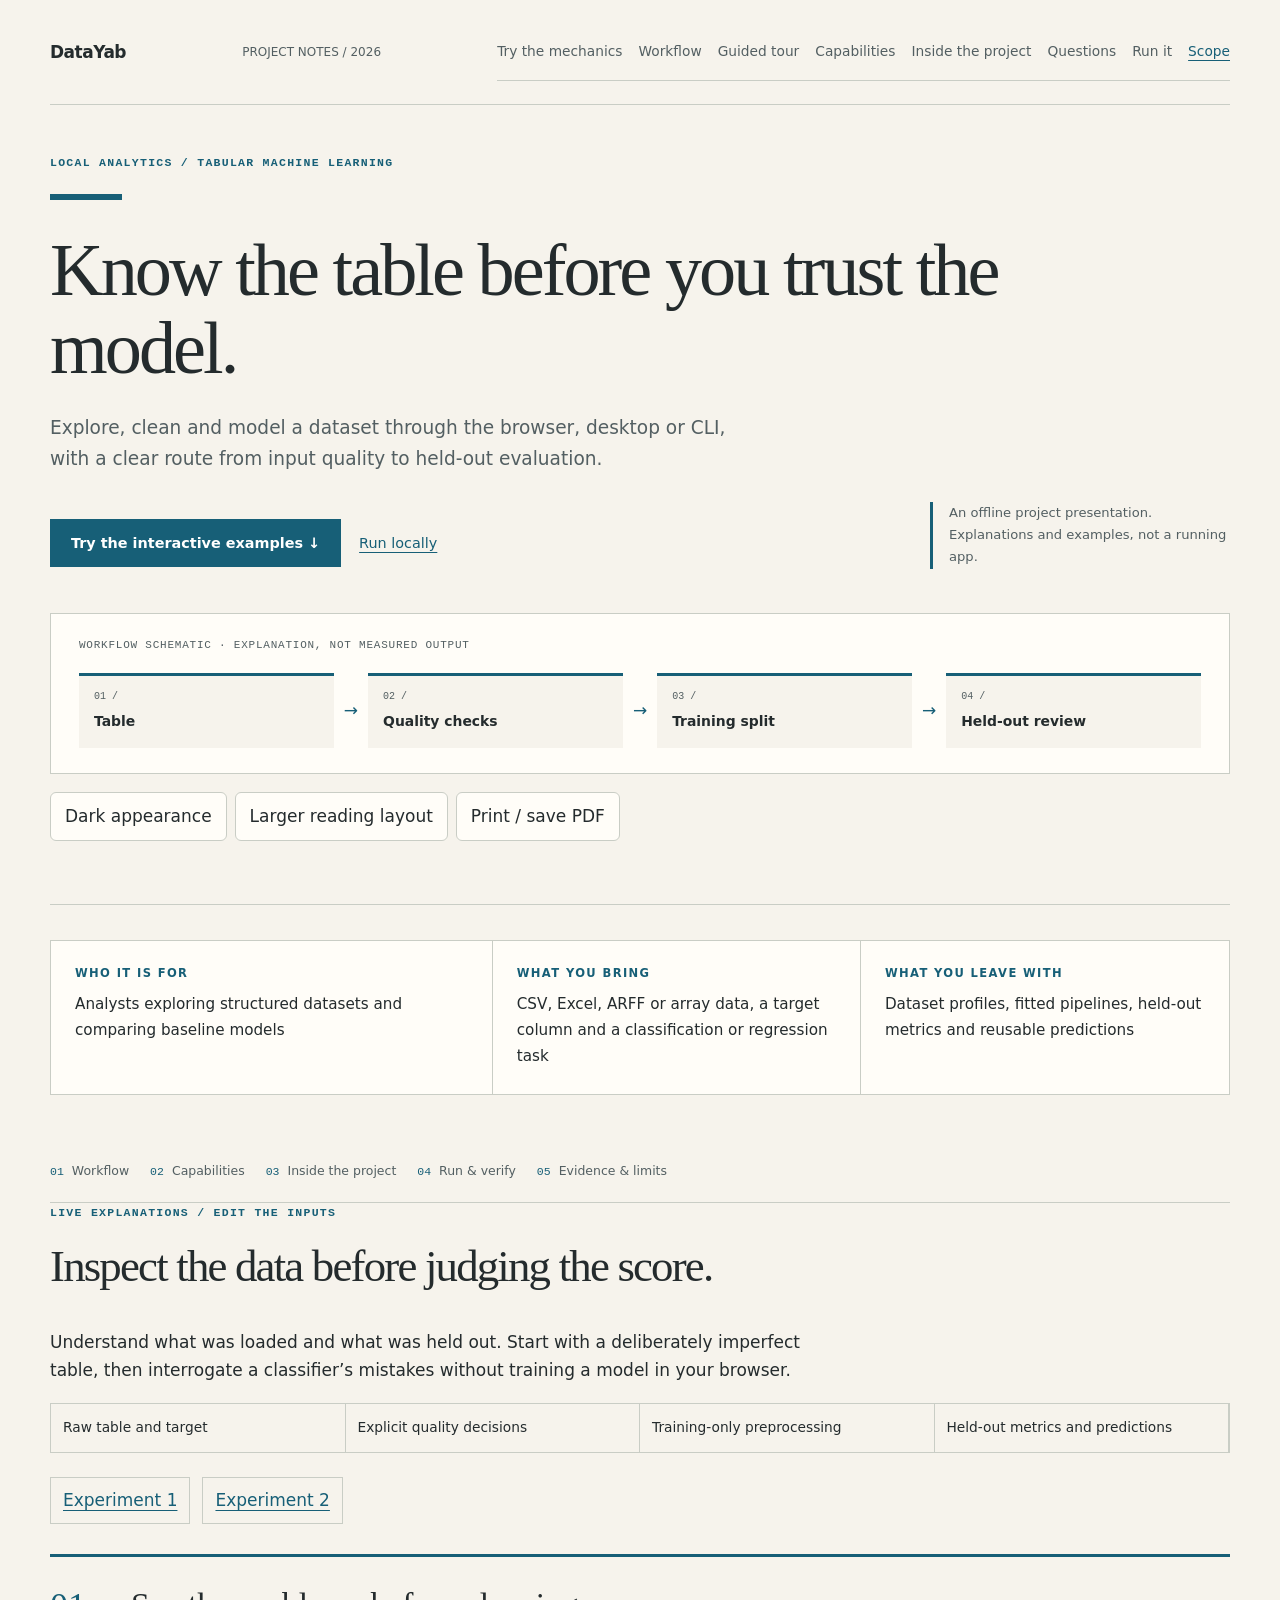
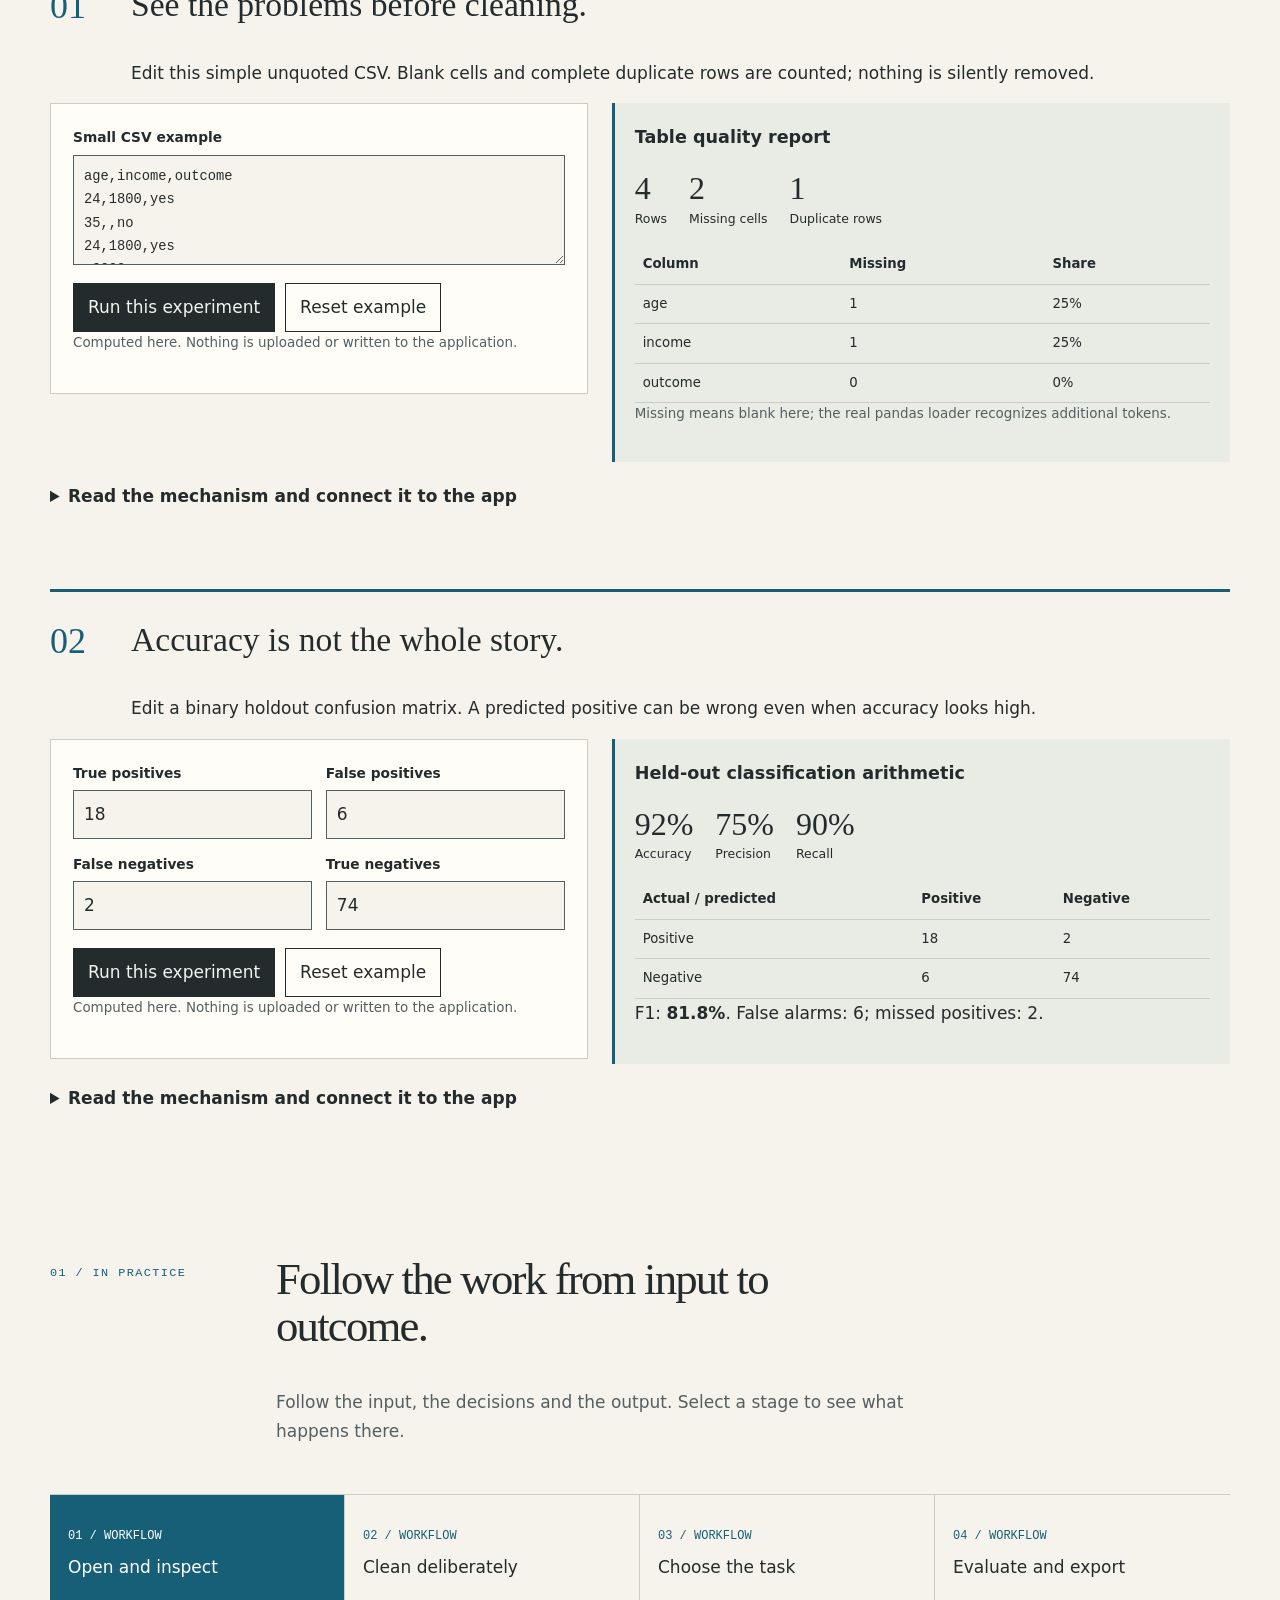
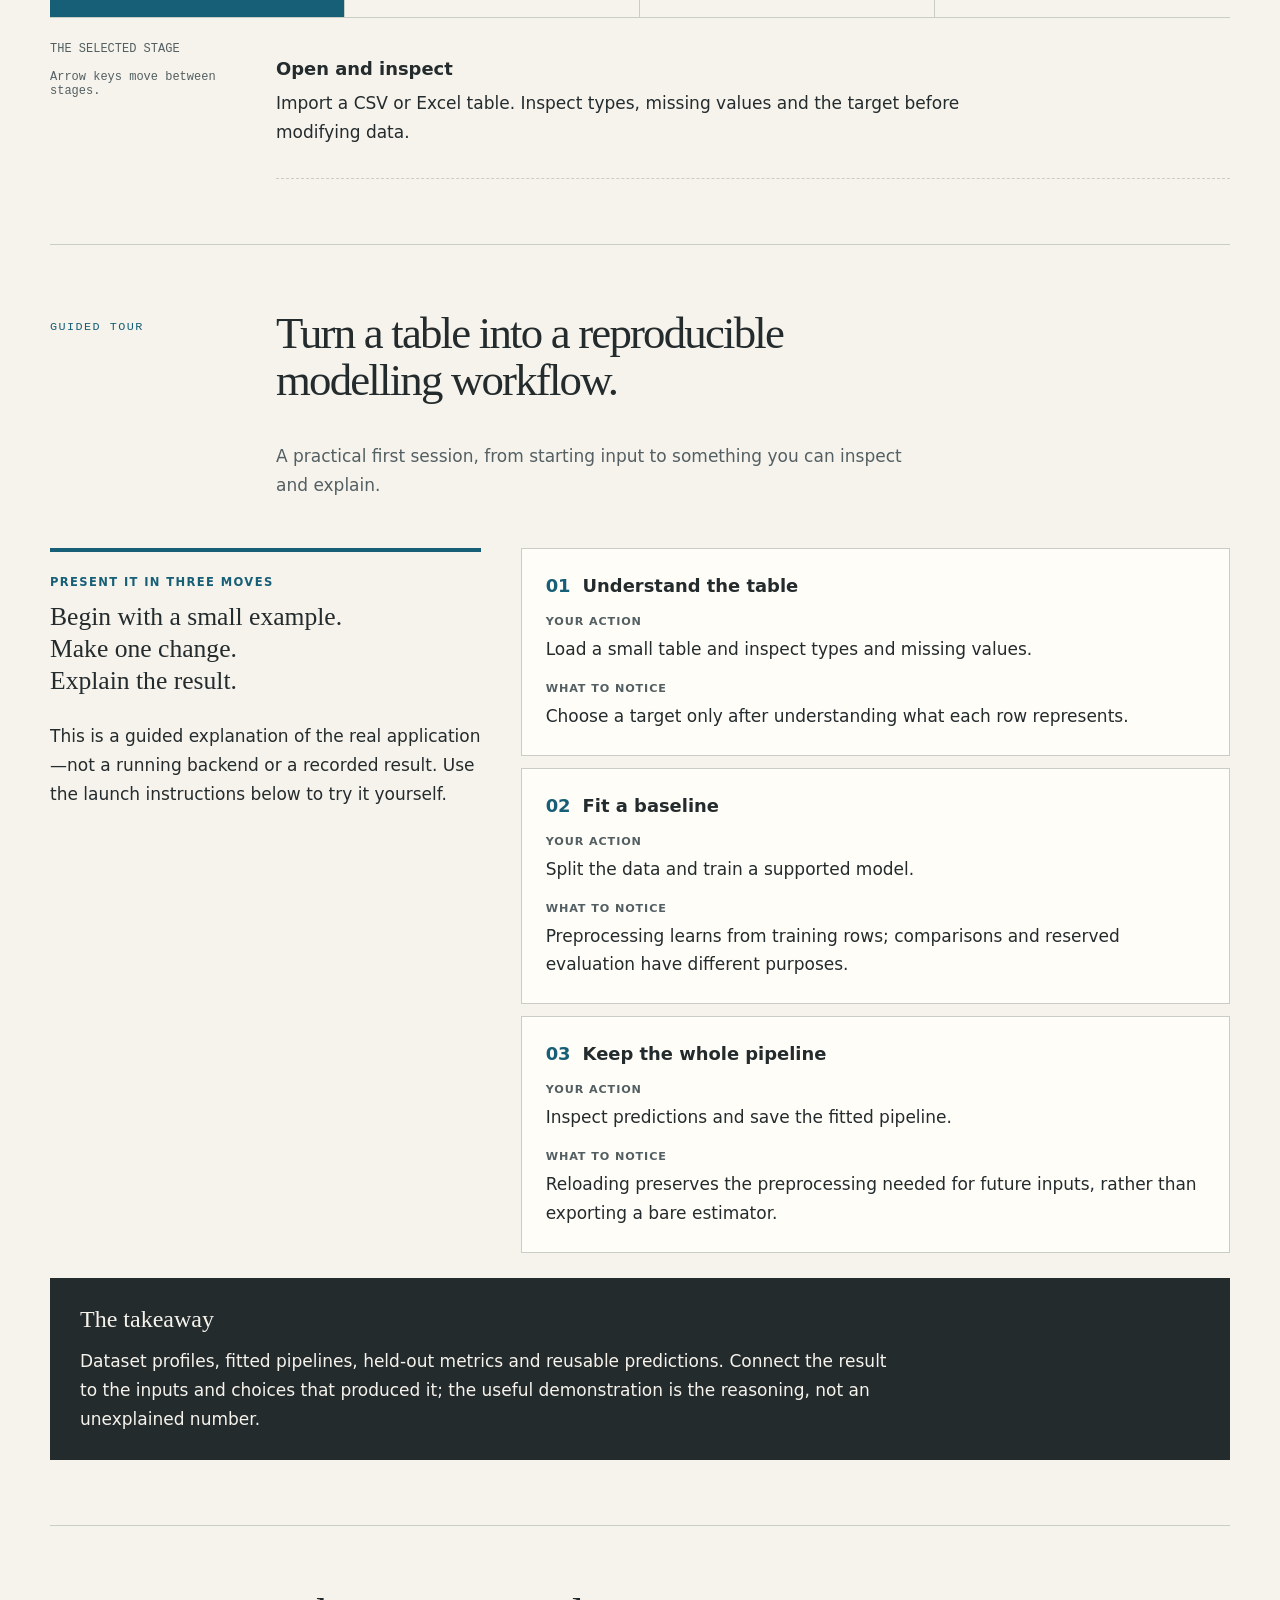
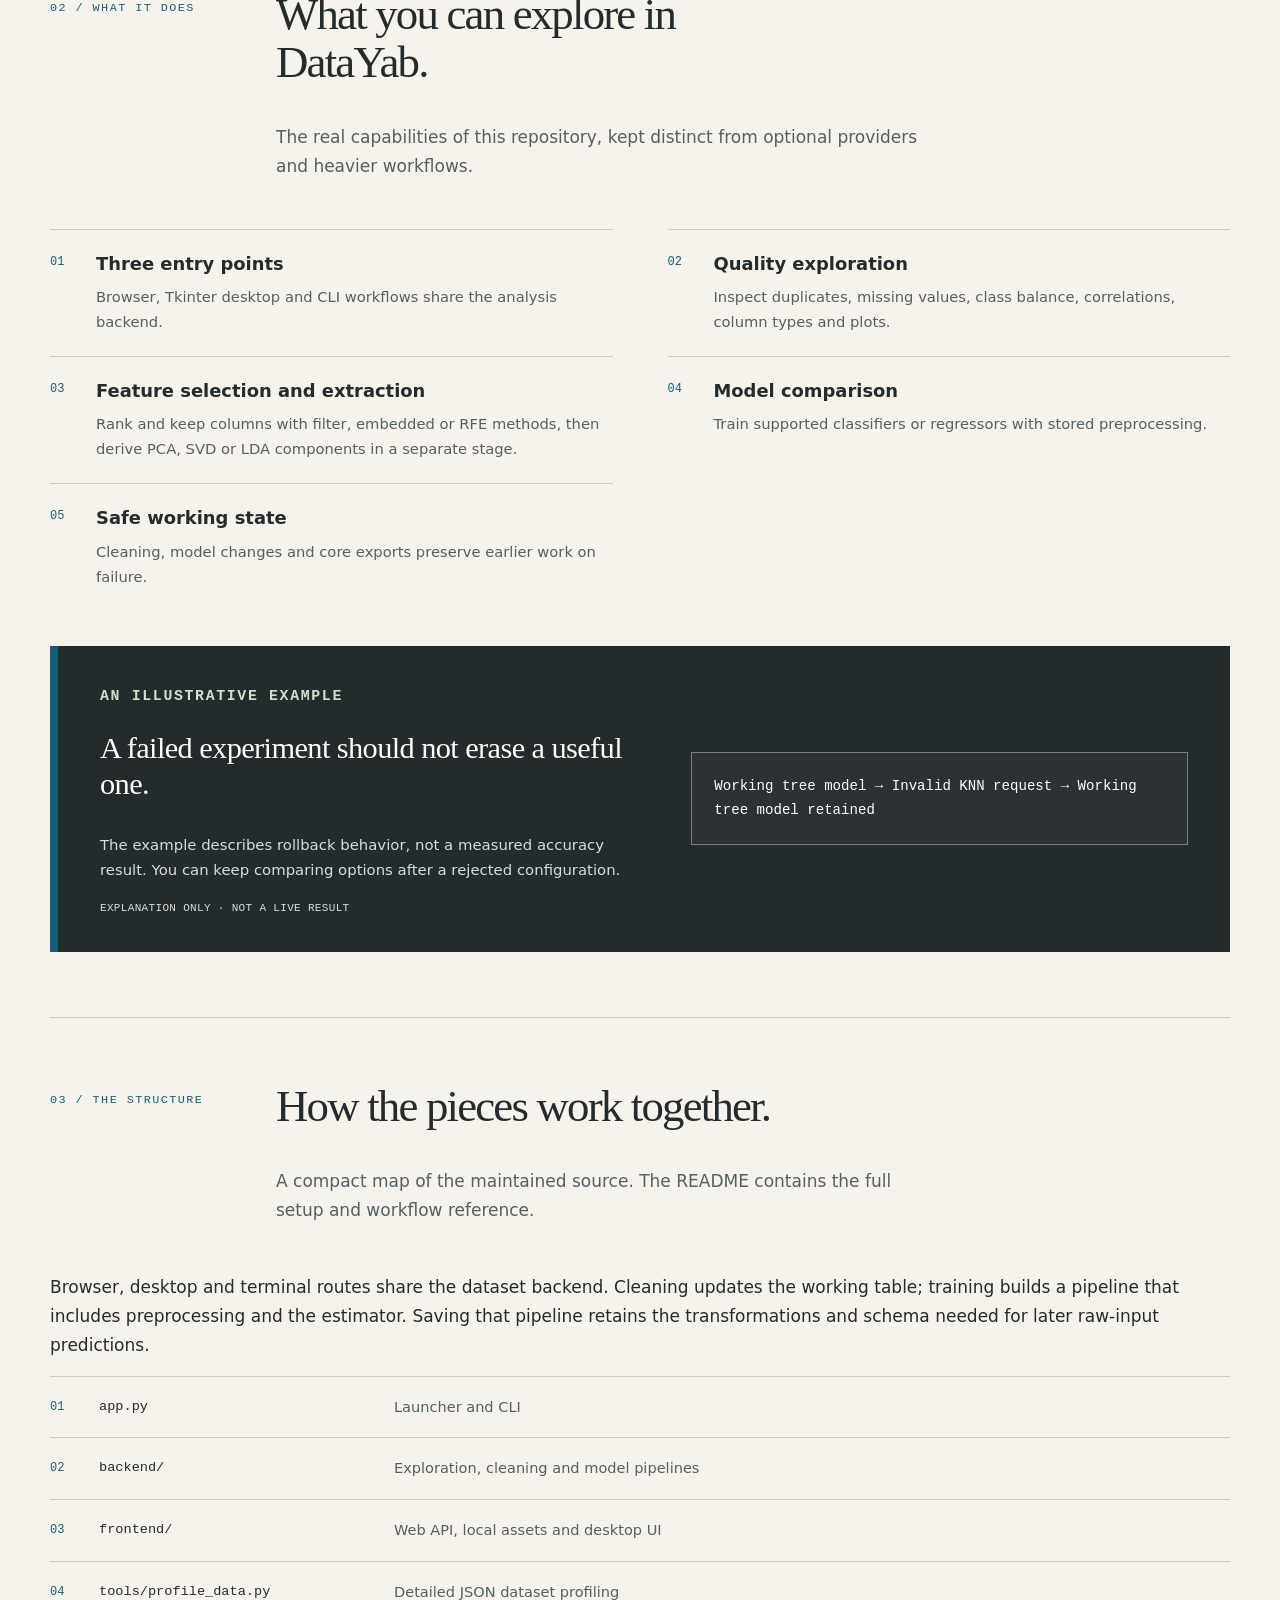
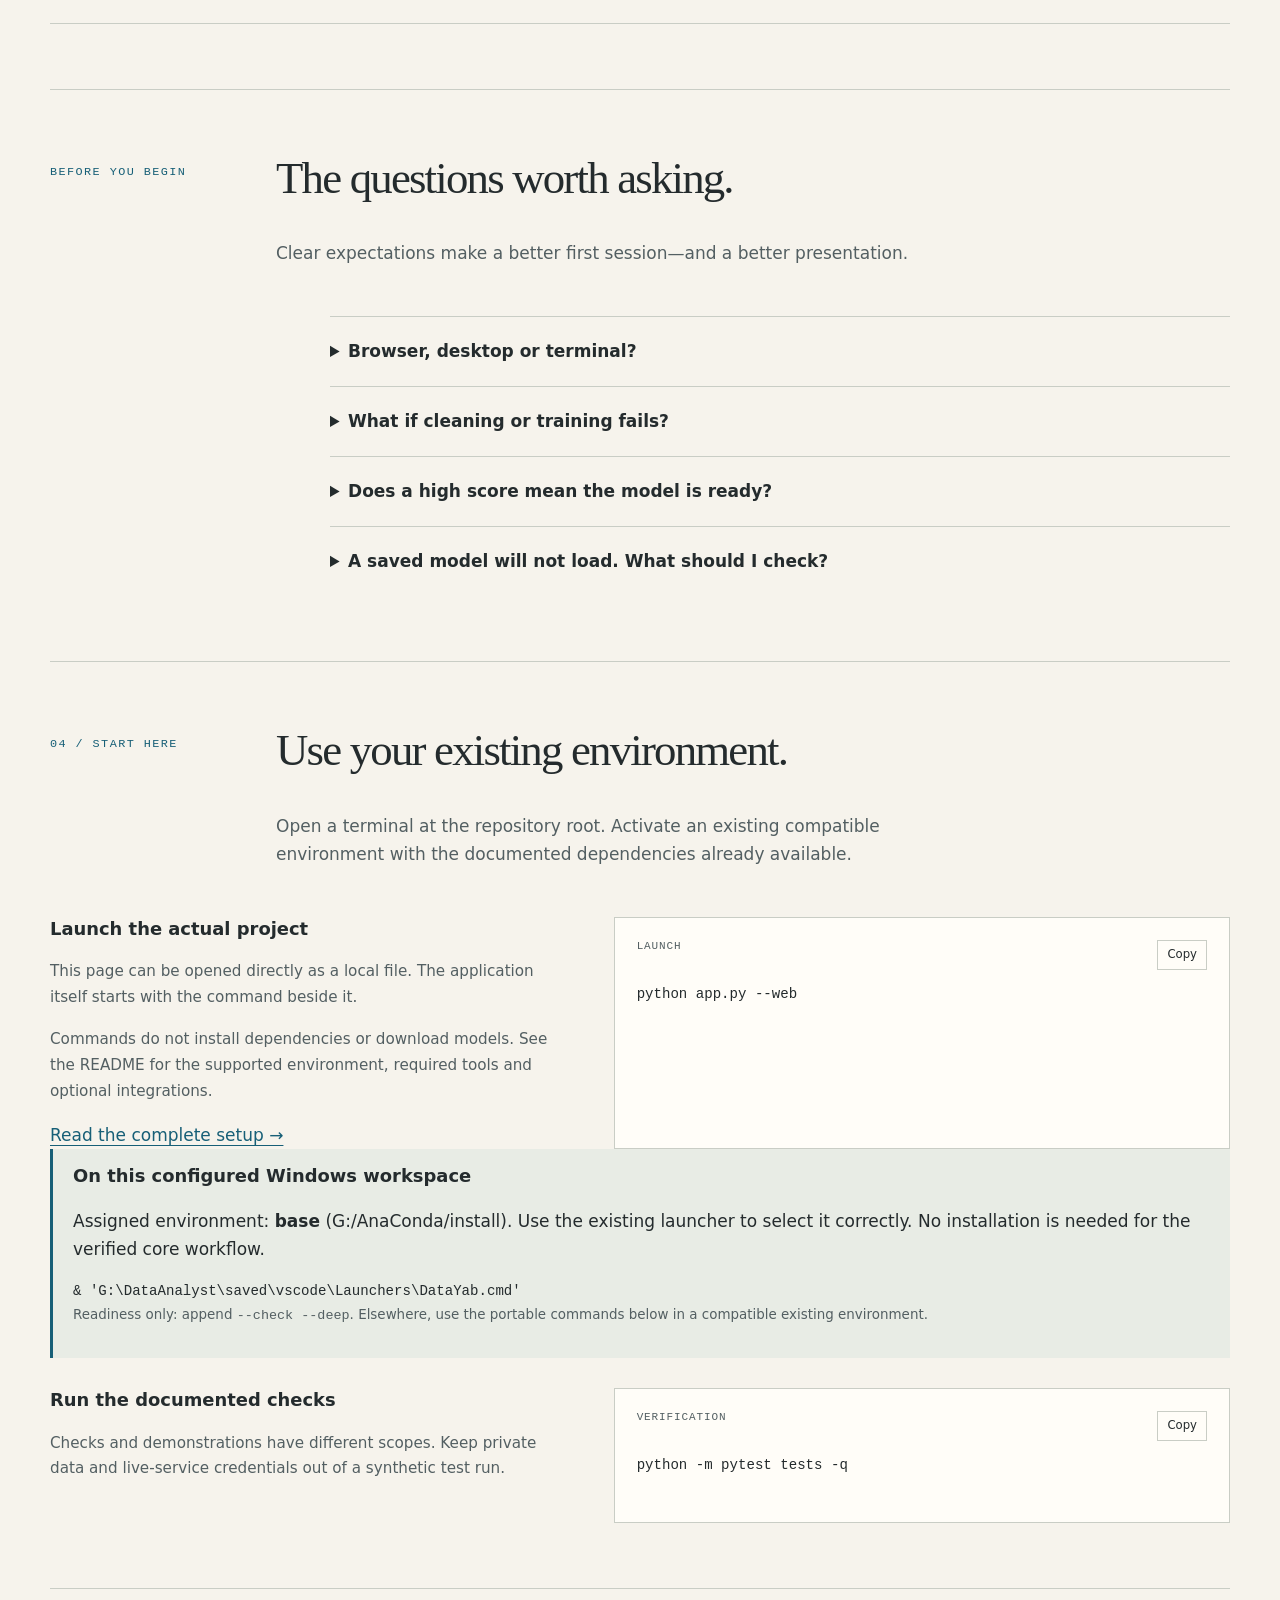
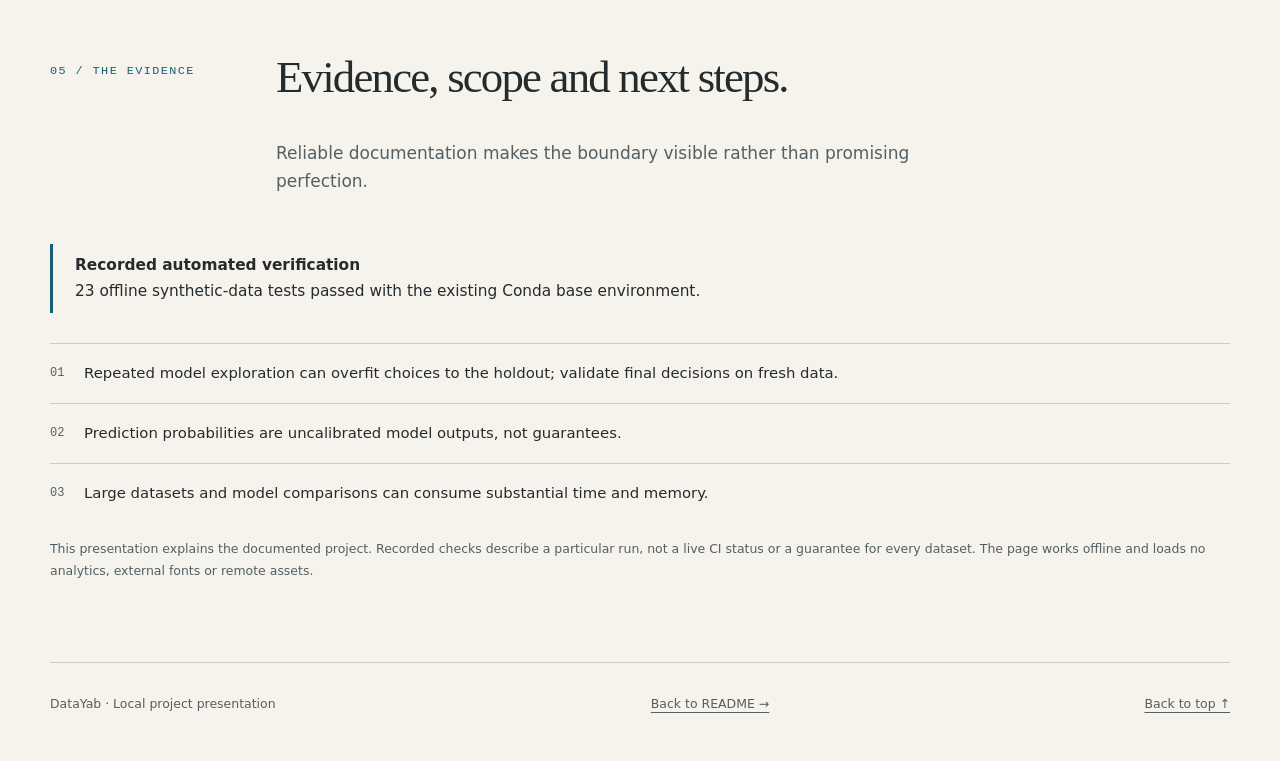
==== commit 9fa0dc13: "arff supported" ====
--- a/docs/overview.html
+++ b/docs/overview.html
@@ -34,14 +34,14 @@
 </style></head>
 <body class="layout-analytic" style="--accent:#175f77;--project-accent:#175f77"><div aria-hidden="true" class="guide-progress"></div><a class="skip" href="#main">Skip to project presentation</a><div class="wrap">
 <header class="top"><a class="brand" href="#main">DataYab</a><span class="edition">PROJECT NOTES / 2026</span><nav aria-label="Project presentation sections" class="guide-topnav"><a href="#hands-on">Try the mechanics</a><a href="#workflow">Workflow</a><a href="#guided-demo">Guided tour</a><a href="#capabilities">Capabilities</a><a href="#inside">Inside the project</a><a href="#questions">Questions</a><a href="#run">Run it</a><a href="#boundaries">Scope</a></nav></header>
-<main id="main"><section aria-labelledby="title" class="hero"><p class="eyebrow">Local analytics / tabular machine learning</p><div aria-hidden="true" class="decor"></div><h1 id="title">Know the table before you trust the model.</h1><p class="lead">Explore, clean and model a dataset through the browser, desktop or CLI, with a clear route from input quality to held-out evaluation.</p><div class="herofoot"><a class="primary" href="#hands-on">Try the interactive examples ↓</a><a class="secondary" href="#run">Run locally</a><p class="heroaside">An offline project presentation.<br/>Explanations and examples, not a running app.</p></div><figure class="schematic"><figcaption>Workflow schematic · explanation, not measured output</figcaption><div class="diagramline"><div class="diagramnode"><small>01 /</small>Table</div><span aria-hidden="true" class="diagramarrow">→</span><div class="diagramnode"><small>02 /</small>Quality checks</div><span aria-hidden="true" class="diagramarrow">→</span><div class="diagramnode"><small>03 /</small>Training split</div><span aria-hidden="true" class="diagramarrow">→</span><div class="diagramnode"><small>04 /</small>Held-out review</div></div></figure><div aria-label="Presentation options" class="guide-tools" role="group"><button aria-pressed="false" data-guide-theme-toggle="" type="button">Dark appearance</button><button aria-pressed="false" data-guide-reading="" type="button">Larger reading layout</button><button data-guide-print="" type="button">Print / save PDF</button><span aria-live="polite" class="guide-status" role="status"></span></div></section><div aria-label="Project at a glance" class="guide-orientation" role="group"><div><span class="guide-label">Who it is for</span><p>Analysts exploring structured datasets and comparing baseline models</p></div><div><span class="guide-label">What you bring</span><p>CSV or Excel data, a target column and a classification or regression task</p></div><div><span class="guide-label">What you leave with</span><p>Dataset profiles, fitted pipelines, held-out metrics and reusable predictions</p></div></div>
+<main id="main"><section aria-labelledby="title" class="hero"><p class="eyebrow">Local analytics / tabular machine learning</p><div aria-hidden="true" class="decor"></div><h1 id="title">Know the table before you trust the model.</h1><p class="lead">Explore, clean and model a dataset through the browser, desktop or CLI, with a clear route from input quality to held-out evaluation.</p><div class="herofoot"><a class="primary" href="#hands-on">Try the interactive examples ↓</a><a class="secondary" href="#run">Run locally</a><p class="heroaside">An offline project presentation.<br/>Explanations and examples, not a running app.</p></div><figure class="schematic"><figcaption>Workflow schematic · explanation, not measured output</figcaption><div class="diagramline"><div class="diagramnode"><small>01 /</small>Table</div><span aria-hidden="true" class="diagramarrow">→</span><div class="diagramnode"><small>02 /</small>Quality checks</div><span aria-hidden="true" class="diagramarrow">→</span><div class="diagramnode"><small>03 /</small>Training split</div><span aria-hidden="true" class="diagramarrow">→</span><div class="diagramnode"><small>04 /</small>Held-out review</div></div></figure><div aria-label="Presentation options" class="guide-tools" role="group"><button aria-pressed="false" data-guide-theme-toggle="" type="button">Dark appearance</button><button aria-pressed="false" data-guide-reading="" type="button">Larger reading layout</button><button data-guide-print="" type="button">Print / save PDF</button><span aria-live="polite" class="guide-status" role="status"></span></div></section><div aria-label="Project at a glance" class="guide-orientation" role="group"><div><span class="guide-label">Who it is for</span><p>Analysts exploring structured datasets and comparing baseline models</p></div><div><span class="guide-label">What you bring</span><p>CSV, Excel, ARFF or array data, a target column and a classification or regression task</p></div><div><span class="guide-label">What you leave with</span><p>Dataset profiles, fitted pipelines, held-out metrics and reusable predictions</p></div></div>
 <nav aria-label="Presentation chapters"><ol class="toc"><li><a href="#workflow"><span class="chapter">01</span>Workflow</a></li><li><a href="#capabilities"><span class="chapter">02</span>Capabilities</a></li><li><a href="#inside"><span class="chapter">03</span>Inside the project</a></li><li><a href="#run"><span class="chapter">04</span>Run &amp; verify</a></li><li><a href="#boundaries"><span class="chapter">05</span>Evidence &amp; limits</a></li></ol></nav>
 <section aria-labelledby="hands-on-title" id="hands-on"><p class="eyebrow">LIVE EXPLANATIONS / EDIT THE INPUTS</p><h2 id="hands-on-title">Inspect the data before judging the score.</h2><p class="lab-intro">Understand what was loaded and what was held out. Start with a deliberately imperfect table, then interrogate a classifier’s mistakes without training a model in your browser.</p><div aria-label="Project data flow" class="lab-path" role="group"><span>Raw table and target</span><span>Explicit quality decisions</span><span>Training-only preprocessing</span><span>Held-out metrics and predictions</span></div><nav aria-label="Hands-on experiments" class="lab-index"><a href="#lab-quality">Experiment 1</a><a href="#lab-confusion">Experiment 2</a></nav><article class="lab-article" data-demo="quality" id="lab-quality"><div class="lab-title-row"><span aria-hidden="true" class="lab-number">01</span><div><h3>See the problems before cleaning.</h3><p>Edit this simple unquoted CSV. Blank cells and complete duplicate rows are counted; nothing is silently removed.</p></div></div><div class="lab-grid"><form class="lab-form" data-lab-form="quality" data-result="result-quality"><div class="lab-fields"><div class="lab-field lab-wide"><label for="lab-csv">Small CSV example</label><textarea id="lab-csv" maxlength="3000" name="csv" required="">age,income,outcome
 24,1800,yes
 35,,no
 24,1800,yes
-,2200,no</textarea></div></div><div class="lab-actions"><button type="submit">Run this experiment</button><button type="reset">Reset example</button></div><p class="lab-note">Computed here. Nothing is uploaded or written to the application.</p></form><div aria-atomic="true" aria-live="polite" class="lab-output" id="result-quality" role="status"></div></div><details class="lab-reading"><summary>Read the mechanism and connect it to the app</summary><p>Compare the report with the raw table and decide whether missingness has meaning. This browser inspector handles only simple unquoted comma-delimited text; the actual app supports CSV, Excel, JSON records and Parquet. Automatic cleaning removes duplicates and converts numeric text; other cleaning is explicit. Changing data or features clears outdated models. Keep an untouched original and export separately.</p><p class="lab-source">Source: backend/core.py: get_info, get_missing_report; backend/modeling.py: _set_dataset</p></details></article><article class="lab-article" data-demo="confusion" id="lab-confusion"><div class="lab-title-row"><span aria-hidden="true" class="lab-number">02</span><div><h3>Accuracy is not the whole story.</h3><p>Edit a binary holdout confusion matrix. A predicted positive can be wrong even when accuracy looks high.</p></div></div><div class="lab-grid"><form class="lab-form" data-lab-form="confusion" data-result="result-confusion"><div class="lab-fields"><div class="lab-field"><label for="lab-tp">True positives</label><input id="lab-tp" max="1000000" min="0" name="tp" required="" step="1" type="number" value="18"/></div><div class="lab-field"><label for="lab-fp">False positives</label><input id="lab-fp" max="1000000" min="0" name="fp" required="" step="1" type="number" value="6"/></div><div class="lab-field"><label for="lab-fn">False negatives</label><input id="lab-fn" max="1000000" min="0" name="fn" required="" step="1" type="number" value="2"/></div><div class="lab-field"><label for="lab-tn">True negatives</label><input id="lab-tn" max="1000000" min="0" name="tn" required="" step="1" type="number" value="74"/></div></div><div class="lab-actions"><button type="submit">Run this experiment</button><button type="reset">Reset example</button></div><p class="lab-note">Computed here. Nothing is uploaded or written to the application.</p></form><div aria-atomic="true" aria-live="polite" class="lab-output" id="result-confusion" role="status"></div></div><details class="lab-reading"><summary>Read the mechanism and connect it to the app</summary><p>Accuracy=(TP+TN)/all. Precision=TP/predicted positives. Recall=TP/actual positives. F1 balances precision and recall. Missing denominators are unavailable, not perfect. DataYab reserves a holdout before fitting imputation, scaling and encoders; training CV ranks comparisons. This arithmetic does not train a model. Repeated choices against the same holdout can still bias the final result.</p><p class="lab-source">Source: backend/modeling.py: split, pipeline training and evaluation</p></details></article><noscript><p>Editable calculations need JavaScript. All descriptions and setup instructions remain readable.</p></noscript></section><section aria-labelledby="workflow-title" class="section" id="workflow"><div class="sectionhead"><span class="number">01 / IN PRACTICE</span><div><h2 id="workflow-title">Follow the work from input to outcome.</h2><p>Follow the input, the decisions and the output. Select a stage to see what happens there.</p></div></div><div aria-label="Workflow stages" class="workflow" role="group"><button aria-controls="step-0" aria-pressed="false" class="flowbutton" id="control-0" type="button"><small>01 / WORKFLOW</small>Open and inspect</button><button aria-controls="step-1" aria-pressed="false" class="flowbutton" id="control-1" type="button"><small>02 / WORKFLOW</small>Clean deliberately</button><button aria-controls="step-2" aria-pressed="false" class="flowbutton" id="control-2" type="button"><small>03 / WORKFLOW</small>Choose the task</button><button aria-controls="step-3" aria-pressed="false" class="flowbutton" id="control-3" type="button"><small>04 / WORKFLOW</small>Evaluate and export</button></div><div class="flowdetail"><span class="flowlabel">THE SELECTED STAGE<br/><br/>Arrow keys move between stages.</span><div><article aria-labelledby="control-0" class="flowarticle" id="step-0"><h3>Open and inspect</h3><p>Import a CSV or Excel table. Inspect types, missing values and the target before modifying data.</p></article><article aria-labelledby="control-1" class="flowarticle" id="step-1"><h3>Clean deliberately</h3><p>Apply supported cleaning operations and keep an untouched source copy. A failed edit restores the previous dataset and cleaning metadata.</p></article><article aria-labelledby="control-2" class="flowarticle" id="step-2"><h3>Choose the task</h3><p>Set the target and classification or regression task. Preprocessing is fitted on training data; comparisons and holdout results have distinct roles.</p></article><article aria-labelledby="control-3" class="flowarticle" id="step-3"><h3>Evaluate and export</h3><p>Review scores, inspect predictions and export separately. Failed model selection preserves the previous working model and predictions.</p></article></div></div></section><section aria-labelledby="guided-demo-title" class="section" id="guided-demo"><div class="sectionhead"><span class="number">GUIDED TOUR</span><div><h2 id="guided-demo-title">Turn a table into a reproducible modelling workflow.</h2><p>A practical first session, from starting input to something you can inspect and explain.</p></div></div><div class="guide-scenario"><aside><span class="guide-label">Present it in three moves</span><h3>Begin with a small example.<br/>Make one change.<br/>Explain the result.</h3><p>This is a guided explanation of the real application—not a running backend or a recorded result. Use the launch instructions below to try it yourself.</p></aside><div class="guide-steps"><article class="guide-step"><h3><span class="step-index">01</span>Understand the table</h3><dl><dt>Your action</dt><dd>Load a small table and inspect types and missing values.</dd><dt>What to notice</dt><dd>Choose a target only after understanding what each row represents.</dd></dl></article><article class="guide-step"><h3><span class="step-index">02</span>Fit a baseline</h3><dl><dt>Your action</dt><dd>Split the data and train a supported model.</dd><dt>What to notice</dt><dd>Preprocessing learns from training rows; comparisons and reserved evaluation have different purposes.</dd></dl></article><article class="guide-step"><h3><span class="step-index">03</span>Keep the whole pipeline</h3><dl><dt>Your action</dt><dd>Inspect predictions and save the fitted pipeline.</dd><dt>What to notice</dt><dd>Reloading preserves the preprocessing needed for future inputs, rather than exporting a bare estimator.</dd></dl></article></div></div><div class="guide-presenter"><strong>The takeaway</strong><p>Dataset profiles, fitted pipelines, held-out metrics and reusable predictions. Connect the result to the inputs and choices that produced it; the useful demonstration is the reasoning, not an unexplained number.</p></div></section>
-<section aria-labelledby="cap-title" class="section" id="capabilities"><div class="sectionhead"><span class="number">02 / WHAT IT DOES</span><div><h2 id="cap-title">What you can explore in DataYab.</h2><p>The real capabilities of this repository, kept distinct from optional providers and heavier workflows.</p></div></div><div class="featurelist"><article class="feature"><span class="marker">01</span><div><h3>Three entry points</h3><p>Browser, Tkinter desktop and CLI workflows share the analysis backend.</p></div></article><article class="feature"><span class="marker">02</span><div><h3>Quality exploration</h3><p>Inspect missing values, column types, observations and plots.</p></div></article><article class="feature"><span class="marker">03</span><div><h3>Model comparison</h3><p>Train supported classifiers or regressors with stored preprocessing.</p></div></article><article class="feature"><span class="marker">04</span><div><h3>Safe working state</h3><p>Cleaning, model changes and core exports preserve earlier work on failure.</p></div></article></div><figure class="exhibit" style="margin:35px 0 0"><figcaption><p class="eyebrow">AN ILLUSTRATIVE EXAMPLE</p><h3>A failed experiment should not erase a useful one.</h3><p>The example describes rollback behavior, not a measured accuracy result. You can keep comparing options after a rejected configuration.</p><span class="examplelabel">EXPLANATION ONLY · NOT A LIVE RESULT</span></figcaption><pre><code>Working tree model → Invalid KNN request → Working tree model retained</code></pre></figure></section>
+,2200,no</textarea></div></div><div class="lab-actions"><button type="submit">Run this experiment</button><button type="reset">Reset example</button></div><p class="lab-note">Computed here. Nothing is uploaded or written to the application.</p></form><div aria-atomic="true" aria-live="polite" class="lab-output" id="result-quality" role="status"></div></div><details class="lab-reading"><summary>Read the mechanism and connect it to the app</summary><p>Compare the report with the raw table and decide whether missingness has meaning. This browser inspector handles only simple unquoted comma-delimited text; the actual app supports CSV, Excel, JSON records, Parquet, ARR arrays and ARFF datasets. Automatic cleaning reports duplicates and converts numeric text but keeps every row; removing duplicates, missing values or outliers is an explicit action. Changing data or features clears outdated models. Keep an untouched original and export separately.</p><p class="lab-source">Source: backend/core.py: get_info, get_missing_report; backend/modeling.py: _set_dataset</p></details></article><article class="lab-article" data-demo="confusion" id="lab-confusion"><div class="lab-title-row"><span aria-hidden="true" class="lab-number">02</span><div><h3>Accuracy is not the whole story.</h3><p>Edit a binary holdout confusion matrix. A predicted positive can be wrong even when accuracy looks high.</p></div></div><div class="lab-grid"><form class="lab-form" data-lab-form="confusion" data-result="result-confusion"><div class="lab-fields"><div class="lab-field"><label for="lab-tp">True positives</label><input id="lab-tp" max="1000000" min="0" name="tp" required="" step="1" type="number" value="18"/></div><div class="lab-field"><label for="lab-fp">False positives</label><input id="lab-fp" max="1000000" min="0" name="fp" required="" step="1" type="number" value="6"/></div><div class="lab-field"><label for="lab-fn">False negatives</label><input id="lab-fn" max="1000000" min="0" name="fn" required="" step="1" type="number" value="2"/></div><div class="lab-field"><label for="lab-tn">True negatives</label><input id="lab-tn" max="1000000" min="0" name="tn" required="" step="1" type="number" value="74"/></div></div><div class="lab-actions"><button type="submit">Run this experiment</button><button type="reset">Reset example</button></div><p class="lab-note">Computed here. Nothing is uploaded or written to the application.</p></form><div aria-atomic="true" aria-live="polite" class="lab-output" id="result-confusion" role="status"></div></div><details class="lab-reading"><summary>Read the mechanism and connect it to the app</summary><p>Accuracy=(TP+TN)/all. Precision=TP/predicted positives. Recall=TP/actual positives. F1 balances precision and recall. Missing denominators are unavailable, not perfect. DataYab reserves a holdout before fitting imputation, scaling and encoders; training CV ranks comparisons. This arithmetic does not train a model. Repeated choices against the same holdout can still bias the final result.</p><p class="lab-source">Source: backend/modeling.py: split, pipeline training and evaluation</p></details></article><noscript><p>Editable calculations need JavaScript. All descriptions and setup instructions remain readable.</p></noscript></section><section aria-labelledby="workflow-title" class="section" id="workflow"><div class="sectionhead"><span class="number">01 / IN PRACTICE</span><div><h2 id="workflow-title">Follow the work from input to outcome.</h2><p>Follow the input, the decisions and the output. Select a stage to see what happens there.</p></div></div><div aria-label="Workflow stages" class="workflow" role="group"><button aria-controls="step-0" aria-pressed="false" class="flowbutton" id="control-0" type="button"><small>01 / WORKFLOW</small>Open and inspect</button><button aria-controls="step-1" aria-pressed="false" class="flowbutton" id="control-1" type="button"><small>02 / WORKFLOW</small>Clean deliberately</button><button aria-controls="step-2" aria-pressed="false" class="flowbutton" id="control-2" type="button"><small>03 / WORKFLOW</small>Choose the task</button><button aria-controls="step-3" aria-pressed="false" class="flowbutton" id="control-3" type="button"><small>04 / WORKFLOW</small>Evaluate and export</button></div><div class="flowdetail"><span class="flowlabel">THE SELECTED STAGE<br/><br/>Arrow keys move between stages.</span><div><article aria-labelledby="control-0" class="flowarticle" id="step-0"><h3>Open and inspect</h3><p>Import a CSV or Excel table. Inspect types, missing values and the target before modifying data.</p></article><article aria-labelledby="control-1" class="flowarticle" id="step-1"><h3>Clean deliberately</h3><p>Apply supported cleaning operations and keep an untouched source copy. A failed edit restores the previous dataset and cleaning metadata.</p></article><article aria-labelledby="control-2" class="flowarticle" id="step-2"><h3>Choose the task</h3><p>Set the target and classification or regression task. Preprocessing is fitted on training data; comparisons and holdout results have distinct roles.</p></article><article aria-labelledby="control-3" class="flowarticle" id="step-3"><h3>Evaluate and export</h3><p>Review scores, inspect predictions and export separately. Failed model selection preserves the previous working model and predictions.</p></article></div></div></section><section aria-labelledby="guided-demo-title" class="section" id="guided-demo"><div class="sectionhead"><span class="number">GUIDED TOUR</span><div><h2 id="guided-demo-title">Turn a table into a reproducible modelling workflow.</h2><p>A practical first session, from starting input to something you can inspect and explain.</p></div></div><div class="guide-scenario"><aside><span class="guide-label">Present it in three moves</span><h3>Begin with a small example.<br/>Make one change.<br/>Explain the result.</h3><p>This is a guided explanation of the real application—not a running backend or a recorded result. Use the launch instructions below to try it yourself.</p></aside><div class="guide-steps"><article class="guide-step"><h3><span class="step-index">01</span>Understand the table</h3><dl><dt>Your action</dt><dd>Load a small table and inspect types and missing values.</dd><dt>What to notice</dt><dd>Choose a target only after understanding what each row represents.</dd></dl></article><article class="guide-step"><h3><span class="step-index">02</span>Fit a baseline</h3><dl><dt>Your action</dt><dd>Split the data and train a supported model.</dd><dt>What to notice</dt><dd>Preprocessing learns from training rows; comparisons and reserved evaluation have different purposes.</dd></dl></article><article class="guide-step"><h3><span class="step-index">03</span>Keep the whole pipeline</h3><dl><dt>Your action</dt><dd>Inspect predictions and save the fitted pipeline.</dd><dt>What to notice</dt><dd>Reloading preserves the preprocessing needed for future inputs, rather than exporting a bare estimator.</dd></dl></article></div></div><div class="guide-presenter"><strong>The takeaway</strong><p>Dataset profiles, fitted pipelines, held-out metrics and reusable predictions. Connect the result to the inputs and choices that produced it; the useful demonstration is the reasoning, not an unexplained number.</p></div></section>
+<section aria-labelledby="cap-title" class="section" id="capabilities"><div class="sectionhead"><span class="number">02 / WHAT IT DOES</span><div><h2 id="cap-title">What you can explore in DataYab.</h2><p>The real capabilities of this repository, kept distinct from optional providers and heavier workflows.</p></div></div><div class="featurelist"><article class="feature"><span class="marker">01</span><div><h3>Three entry points</h3><p>Browser, Tkinter desktop and CLI workflows share the analysis backend.</p></div></article><article class="feature"><span class="marker">02</span><div><h3>Quality exploration</h3><p>Inspect duplicates, missing values, class balance, correlations, column types and plots.</p></div></article><article class="feature"><span class="marker">03</span><div><h3>Feature selection and extraction</h3><p>Rank and keep columns with filter, embedded or RFE methods, then derive PCA, SVD or LDA components in a separate stage.</p></div></article><article class="feature"><span class="marker">04</span><div><h3>Model comparison</h3><p>Train supported classifiers or regressors with stored preprocessing.</p></div></article><article class="feature"><span class="marker">05</span><div><h3>Safe working state</h3><p>Cleaning, model changes and core exports preserve earlier work on failure.</p></div></article></div><figure class="exhibit" style="margin:35px 0 0"><figcaption><p class="eyebrow">AN ILLUSTRATIVE EXAMPLE</p><h3>A failed experiment should not erase a useful one.</h3><p>The example describes rollback behavior, not a measured accuracy result. You can keep comparing options after a rejected configuration.</p><span class="examplelabel">EXPLANATION ONLY · NOT A LIVE RESULT</span></figcaption><pre><code>Working tree model → Invalid KNN request → Working tree model retained</code></pre></figure></section>
 <section aria-labelledby="inside-title" class="section" id="inside"><div class="sectionhead"><span class="number">03 / THE STRUCTURE</span><div><h2 id="inside-title">How the pieces work together.</h2><p>A compact map of the maintained source. The README contains the full setup and workflow reference.</p></div></div><p class="architecture-explanation">Browser, desktop and terminal routes share the dataset backend. Cleaning updates the working table; training builds a pipeline that includes preprocessing and the estimator. Saving that pipeline retains the transformations and schema needed for later raw-input predictions.</p><div class="arch"><div class="archrow"><span class="dot">01</span><code>app.py</code><span>Launcher and CLI</span></div><div class="archrow"><span class="dot">02</span><code>backend/</code><span>Exploration, cleaning and model pipelines</span></div><div class="archrow"><span class="dot">03</span><code>frontend/</code><span>Web API, local assets and desktop UI</span></div><div class="archrow"><span class="dot">04</span><code>tools/profile_data.py</code><span>Detailed JSON dataset profiling</span></div></div></section>
 <section aria-labelledby="questions-title" class="section" id="questions"><div class="sectionhead"><span class="number">BEFORE YOU BEGIN</span><div><h2 id="questions-title">The questions worth asking.</h2><p>Clear expectations make a better first session—and a better presentation.</p></div></div><div class="guide-faq"><details><summary>Browser, desktop or terminal?</summary><p>The three entry points use the same analysis backend. Choose the browser for a local workspace, Tkinter for desktop work, or CLI for a file-based task.</p></details><details><summary>What if cleaning or training fails?</summary><p>Invalid changes preserve the previous working state. Successful cleaning invalidates models that no longer match the data.</p></details><details><summary>Does a high score mean the model is ready?</summary><p>It describes the chosen evaluation. Repeated experimentation can influence your choice; confirm the final model on fresh, representative data.</p></details><details><summary>A saved model will not load. What should I check?</summary><p>Use a trusted package with matching dependency versions. Older incomplete packages need retraining; keep your original dataset and previous model rather than overwriting them while diagnosing compatibility.</p></details></div></section><section aria-labelledby="run-title" class="section" id="run"><div class="sectionhead"><span class="number">04 / START HERE</span><div><h2 id="run-title">Use your existing environment.</h2><p>Open a terminal at the repository root. Activate an existing compatible environment with the documented dependencies already available.</p></div></div><div class="setup"><div><h3>Launch the actual project</h3><p>This page can be opened directly as a local file. The application itself starts with the command beside it.</p><p>Commands do not install dependencies or download models. See the README for the supported environment, required tools and optional integrations.</p><a href="../README.md">Read the complete setup →</a></div><div class="command"><div class="commandbar"><small>Launch</small><button aria-label="Copy Launch command" class="copy" type="button">Copy</button></div><pre><code>python app.py --web</code></pre><span aria-live="polite" class="live" role="status"></span></div></div><div class="lab-launch"><h3>On this configured Windows workspace</h3><p>Assigned environment: <strong>base</strong> (G:/AnaConda/install). Use the existing launcher to select it correctly. No installation is needed for the verified core workflow.</p><pre>&amp; 'G:\DataAnalyst\saved\vscode\Launchers\DataYab.cmd'</pre><p class="lab-note">Readiness only: append <code>--check --deep</code>. Elsewhere, use the portable commands below in a compatible existing environment.</p></div><div class="setup" style="margin-top:30px"><div><h3>Run the documented checks</h3><p>Checks and demonstrations have different scopes. Keep private data and live-service credentials out of a synthetic test run.</p></div><div class="command"><div class="commandbar"><small>Verification</small><button aria-label="Copy Verification command" class="copy" type="button">Copy</button></div><pre><code>python -m pytest tests -q</code></pre><span aria-live="polite" class="live" role="status"></span></div></div></section>
 <section aria-labelledby="bounds-title" class="section" id="boundaries"><div class="sectionhead"><span class="number">05 / THE EVIDENCE</span><div><h2 id="bounds-title">Evidence, scope and next steps.</h2><p>Reliable documentation makes the boundary visible rather than promising perfection.</p></div></div><div class="validation"><p><strong>Recorded automated verification</strong><br/>23 offline synthetic-data tests passed with the existing Conda base environment.</p></div><ul class="limits"><li><span>Repeated model exploration can overfit choices to the holdout; validate final decisions on fresh data.</span></li><li><span>Prediction probabilities are uncalibrated model outputs, not guarantees.</span></li><li><span>Large datasets and model comparisons can consume substantial time and memory.</span></li></ul><p class="note">This presentation explains the documented project. Recorded checks describe a particular run, not a live CI status or a guarantee for every dataset. The page works offline and loads no analytics, external fonts or remote assets.</p></section></main>
